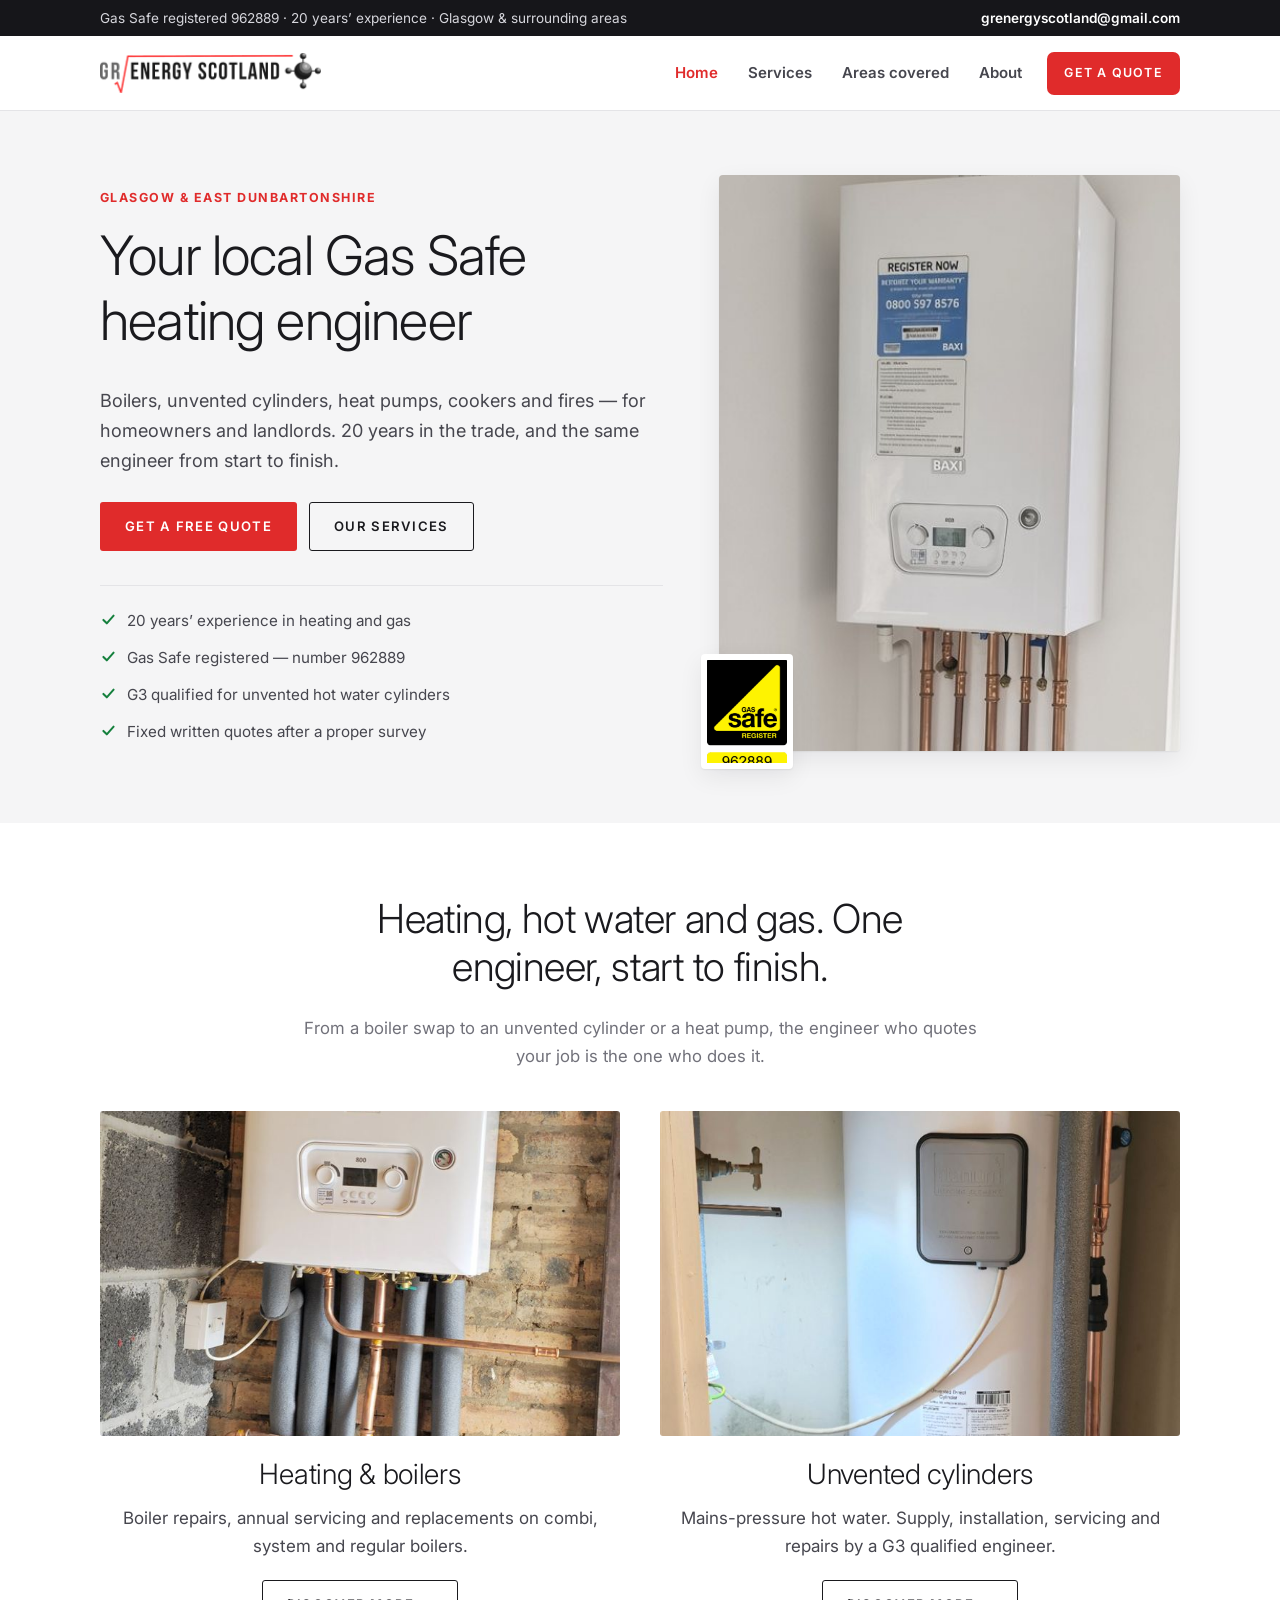
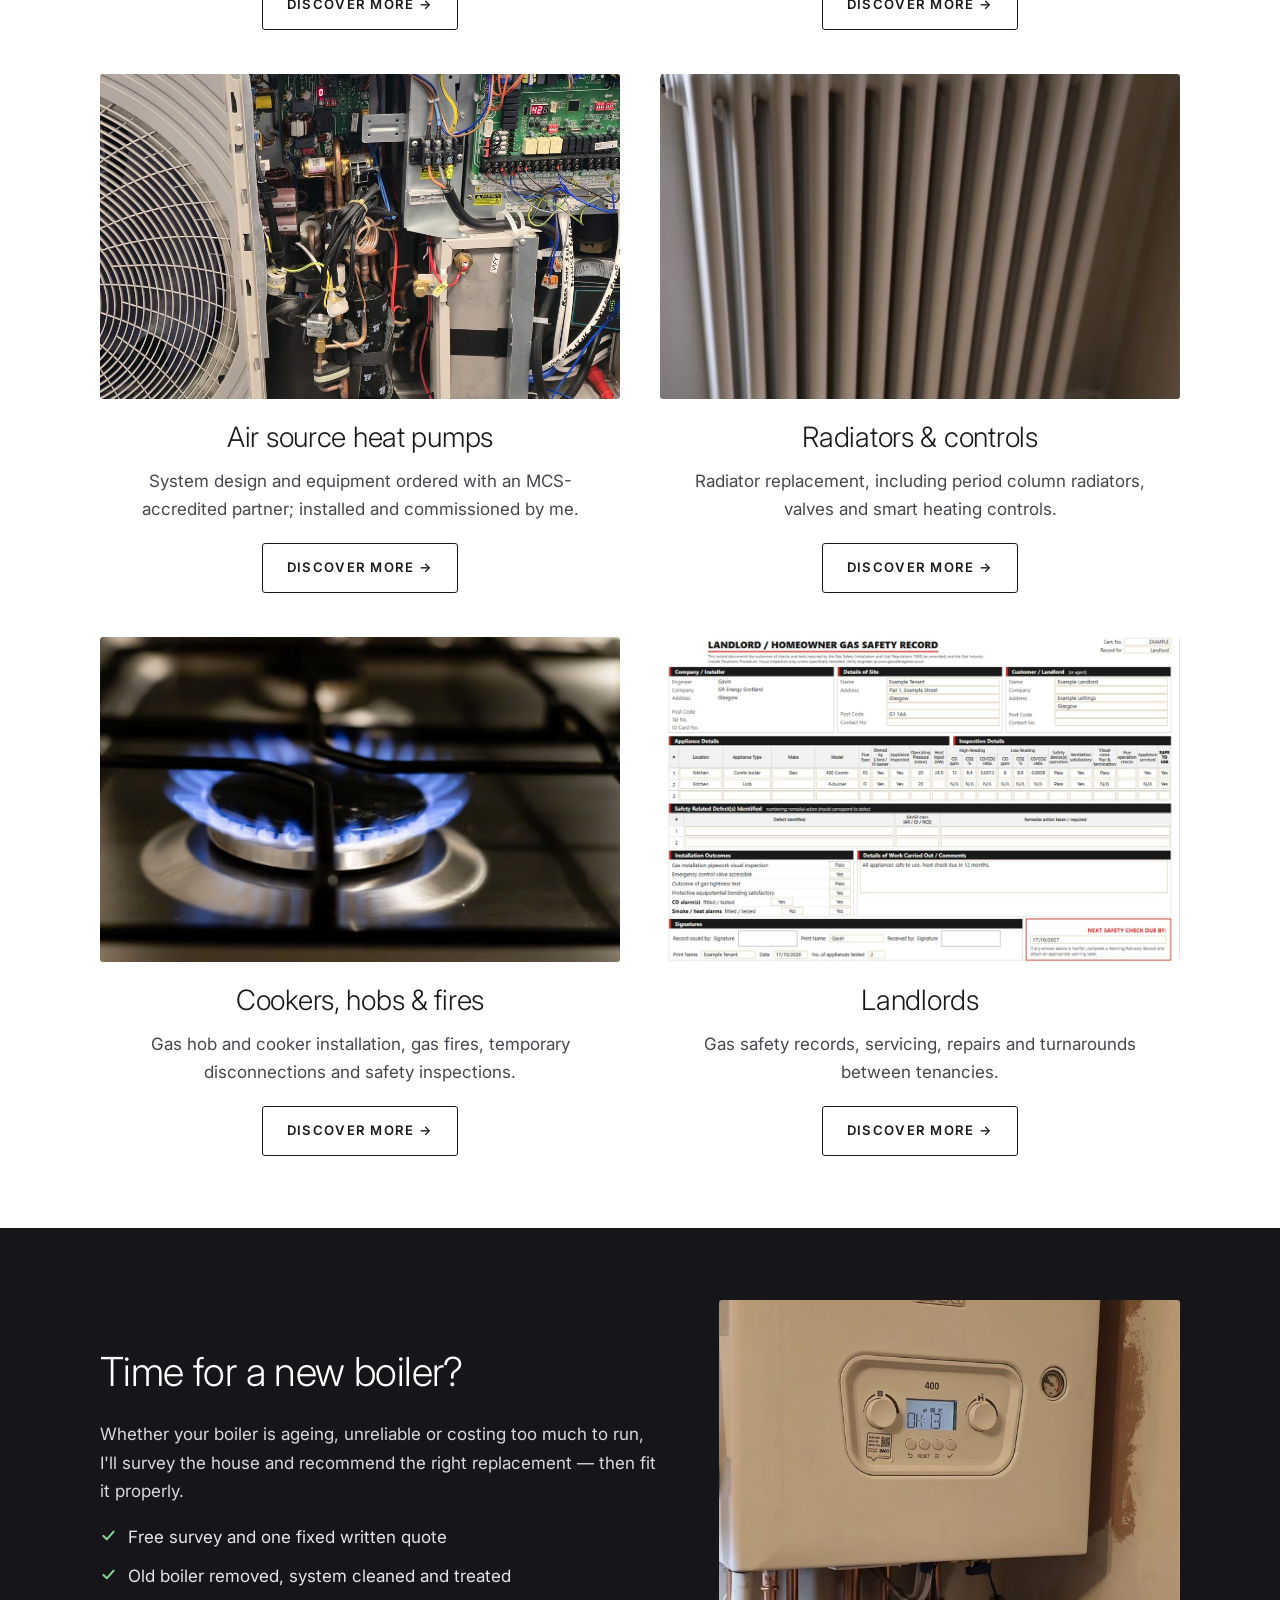
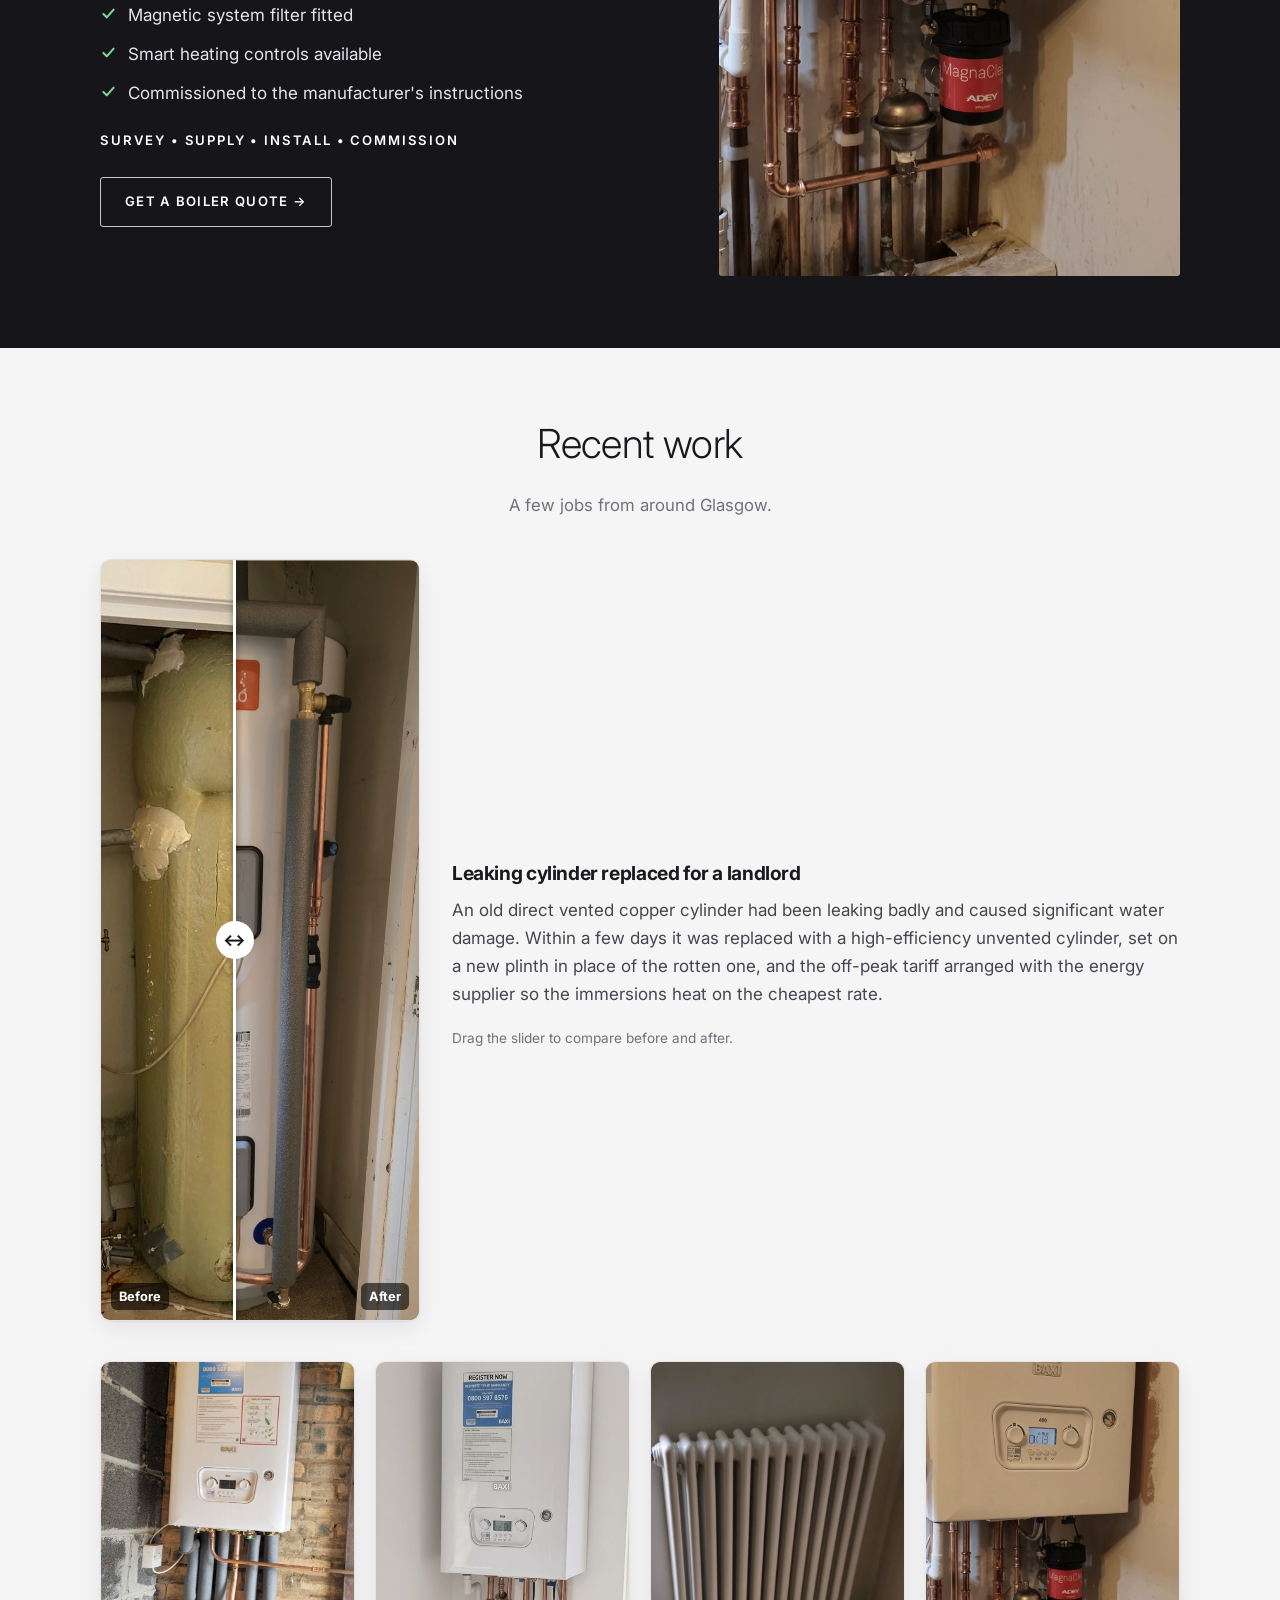
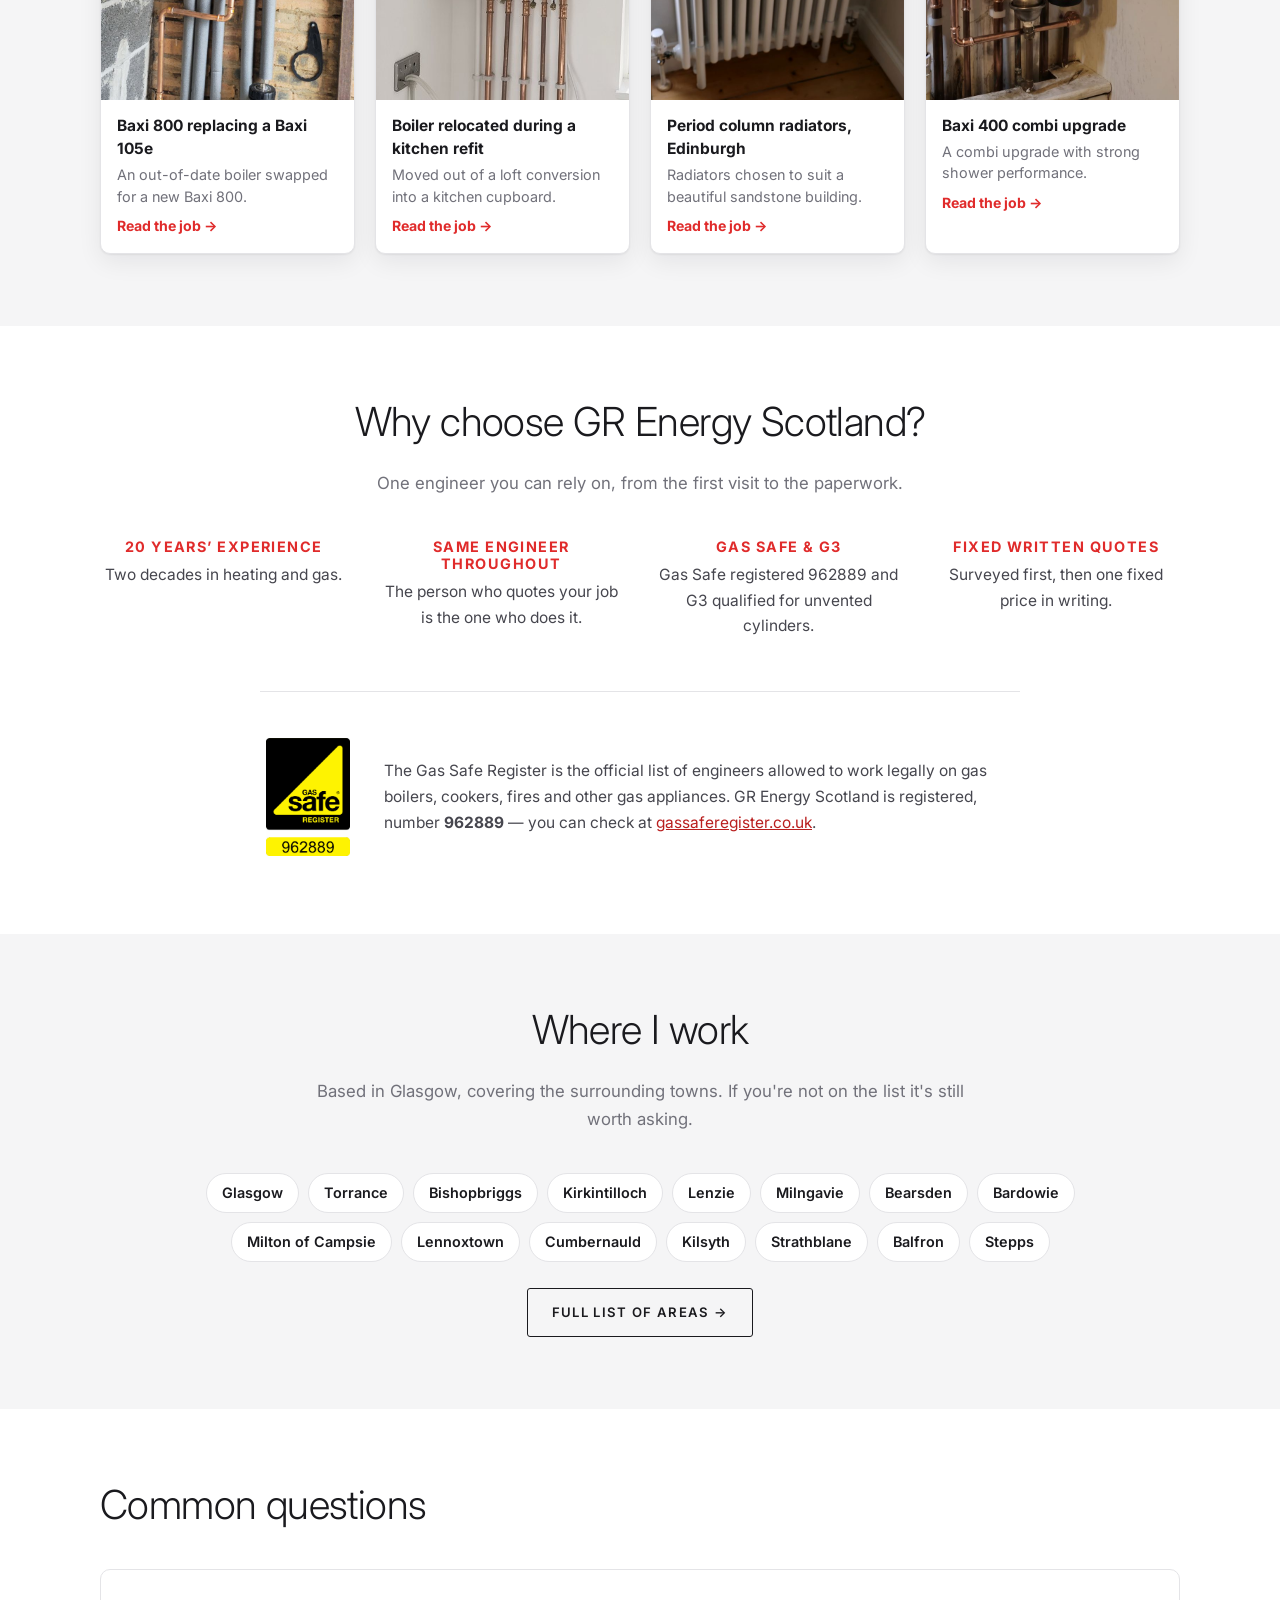
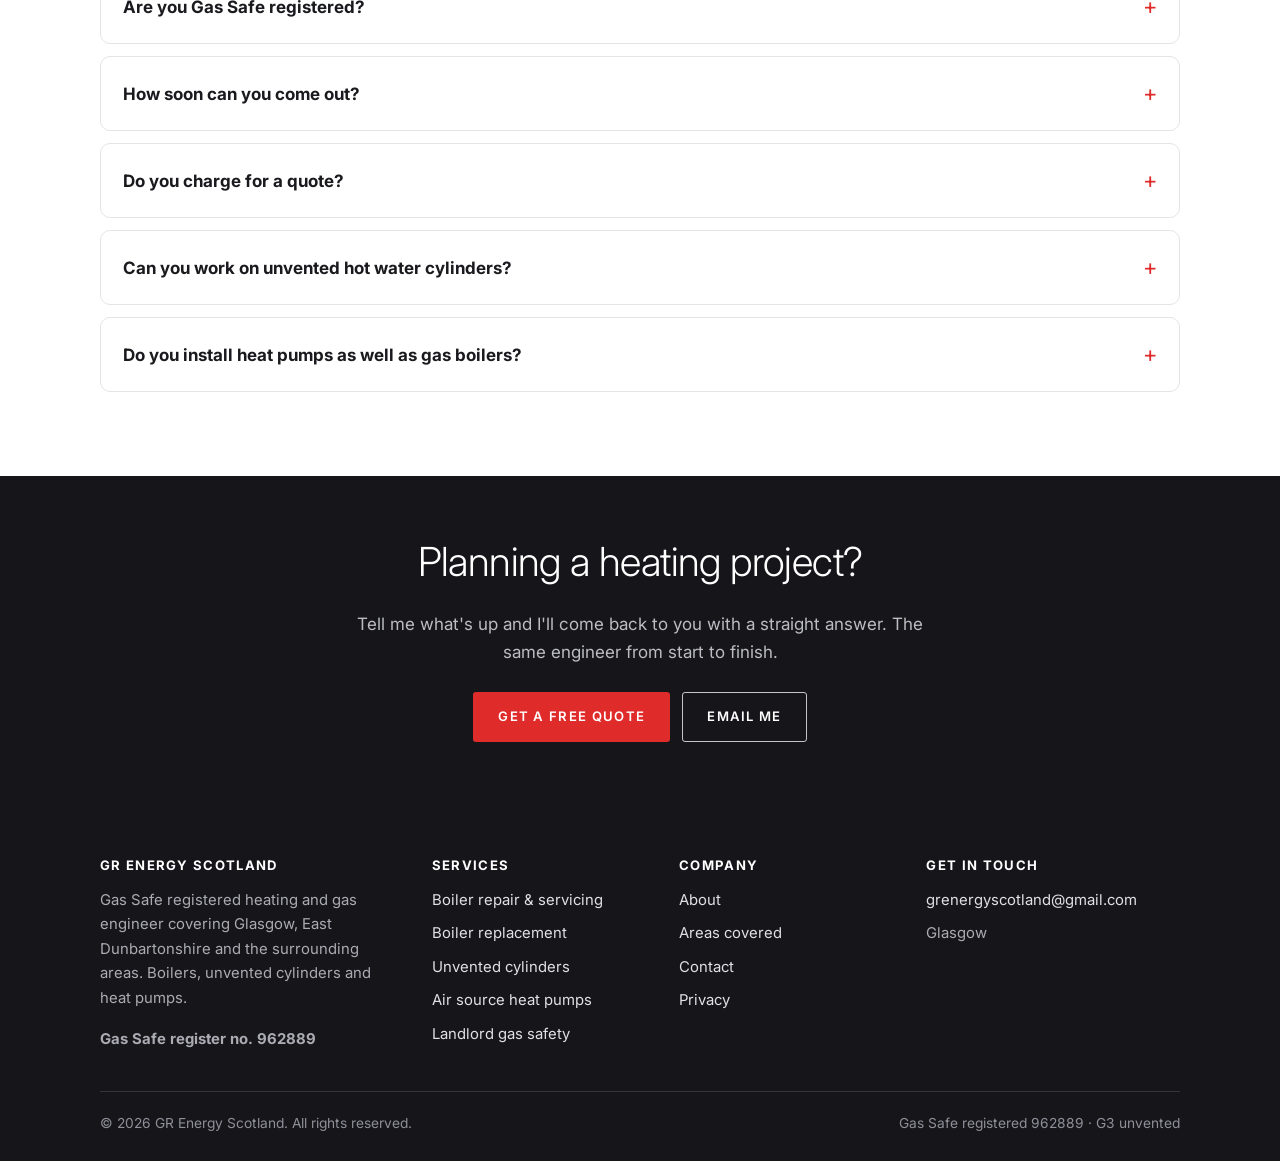
==== index.html @ 0034dbf5 "Home page redesign: light split hero, photo service cards, feature band, why-choose Layout and feel " ====
<!doctype html>
<html lang="en-GB">
<head>
<meta charset="utf-8">
<meta name="viewport" content="width=device-width, initial-scale=1">
<meta name="color-scheme" content="light only">
<title>Gas Safe Heating Engineer Glasgow | GR Energy Scotland</title>
<meta name="description" content="Gas Safe registered heating engineer in Glasgow with 20 years’ experience. Boilers, unvented cylinders, heat pumps, cookers and fires, and landlord gas safety. Free quotes, fixed prices.">
<link rel="canonical" href="https://www.grenergyscotland.co.uk/index.html">
<meta property="og:title" content="Gas Safe Heating Engineer Glasgow | GR Energy Scotland">
<meta property="og:description" content="Gas Safe registered heating engineer in Glasgow with 20 years’ experience. Boilers, unvented cylinders, heat pumps, cookers and fires, and landlord gas safety. Free quotes, fixed prices.">
<meta property="og:type" content="website">
<meta property="og:url" content="https://www.grenergyscotland.co.uk/index.html">
<meta property="og:site_name" content="GR Energy Scotland">
<meta property="og:locale" content="en_GB">
<meta property="og:image" content="https://www.grenergyscotland.co.uk/assets/img/og-image.png">
<meta name="theme-color" content="#0f2942">
<link rel="icon" href="assets/img/favicon.svg" type="image/svg+xml">
<link rel="preconnect" href="https://fonts.googleapis.com">
<link rel="preconnect" href="https://fonts.gstatic.com" crossorigin>
<link href="https://fonts.googleapis.com/css2?family=Inter:wght@300;400;600;700;800&display=swap" rel="stylesheet">
<link rel="stylesheet" href="assets/css/style.css">
<script type="application/ld+json">
{
  "@context": "https://schema.org",
  "@type": "HVACBusiness",
  "@id": "https://www.grenergyscotland.co.uk/#business",
  "name": "GR Energy Scotland",
  "description": "Gas Safe registered heating and gas engineer in Glasgow with 20 years' experience. Boilers, unvented hot water cylinders, air source heat pumps, cookers and fires, and landlord gas safety.",
  "url": "https://www.grenergyscotland.co.uk/",
  "logo": "https://www.grenergyscotland.co.uk/assets/img/logo.png",
  "image": "https://www.grenergyscotland.co.uk/assets/img/og-image.png",
  "email": "grenergyscotland@gmail.com",
  "priceRange": "££",
  "address": {
    "@type": "PostalAddress",
    "addressLocality": "Glasgow",
    "addressCountry": "GB"
  },
  "areaServed": [
    {"@type": "City", "name": "Glasgow"},
    {"@type": "AdministrativeArea", "name": "East Dunbartonshire"},
    {"@type": "AdministrativeArea", "name": "North Lanarkshire"}
  ],
  "hasCredential": "Gas Safe Register 962889",
  "makesOffer": [
    {"@type": "Offer", "itemOffered": {"@type": "Service", "name": "Boiler repair and servicing"}},
    {"@type": "Offer", "itemOffered": {"@type": "Service", "name": "Boiler replacement"}},
    {"@type": "Offer", "itemOffered": {"@type": "Service", "name": "Unvented hot water cylinder installation and servicing"}},
    {"@type": "Offer", "itemOffered": {"@type": "Service", "name": "Air source heat pump installation"}},
    {"@type": "Offer", "itemOffered": {"@type": "Service", "name": "Landlord gas safety record"}},
    {"@type": "Offer", "itemOffered": {"@type": "Service", "name": "Gas cooker, hob and fire installation"}}
  ]
}
</script>
<script type="application/ld+json">
{
  "@context": "https://schema.org",
  "@type": "FAQPage",
  "mainEntity": [
    {
      "@type": "Question",
      "name": "Are you Gas Safe registered?",
      "acceptedAnswer": {
        "@type": "Answer",
        "text": "Yes &mdash; Gas Safe register number 962889. You can check any engineer's registration at gassaferegister.co.uk before letting them touch your gas. Always ask to see the card."
      }
    },
    {
      "@type": "Question",
      "name": "How soon can you come out?",
      "acceptedAnswer": {
        "@type": "Answer",
        "text": "My diary is usually booked up in advance, so get in touch early to avoid disappointment. I don't offer 24-hour emergency cover. If you smell gas, call the National Gas Emergency Service on 0800 111 999."
      }
    },
    {
      "@type": "Question",
      "name": "Do you charge for a quote?",
      "acceptedAnswer": {
        "@type": "Answer",
        "text": "No. Quotes for replacement work are free, and I'll survey the property before putting a figure in writing so the price doesn't move once I'm on site."
      }
    },
    {
      "@type": "Question",
      "name": "Can you work on unvented hot water cylinders?",
      "acceptedAnswer": {
        "@type": "Answer",
        "text": "Yes &mdash; I hold the G3 qualification required to install, service and repair unvented cylinders."
      }
    },
    {
      "@type": "Question",
      "name": "Do you install heat pumps as well as gas boilers?",
      "acceptedAnswer": {
        "@type": "Answer",
        "text": "Yes. For new heat pump installations I work with an MCS-accredited partner. We carry out the system design and order the equipment and materials the job needs; I install and commission it as your engineer, and you deal with me from the first visit to handover."
      }
    }
  ]
}
</script>
</head>
<body>
<a class="skip" href="#main">Skip to content</a>
<div class="topbar">
  <div class="wrap">
    <span class="gs">Gas Safe registered 962889 &middot; 20 years&rsquo; experience &middot; Glasgow &amp; surrounding areas</span>
    <span><a href="mailto:grenergyscotland@gmail.com">grenergyscotland@gmail.com</a></span>
  </div>
</div>

<header class="site-header">
  <div class="wrap">
    <a class="brand" href="index.html">
      <img src="assets/img/logo.svg" alt="GR Energy Scotland &mdash; heating &amp; gas engineer">
    </a>
    <button class="nav-toggle" aria-expanded="false" aria-controls="nav" aria-label="Menu">
      <svg width="22" height="22" viewBox="0 0 24 24" fill="none" aria-hidden="true"><path d="M3 6h18M3 12h18M3 18h18" stroke="currentColor" stroke-width="2" stroke-linecap="round"/></svg>
    </button>
    <nav class="nav" id="nav">
      <ul>
        <li><a href="index.html" aria-current="page">Home</a></li>
        <li><a href="services.html">Services</a></li>
        <li><a href="areas.html">Areas covered</a></li>
        <li><a href="about.html">About</a></li>
        <li><a class="btn btn-primary" href="contact.html">Get a quote</a></li>
      </ul>
    </nav>
  </div>
</header>
<main id="main">
<section class="hero">
  <div class="wrap hero-grid">
    <div>
      <span class="eyebrow">Glasgow &amp; East Dunbartonshire</span>
      <h1>Your local Gas Safe heating engineer</h1>
      <p class="lede">Boilers, unvented cylinders, heat pumps, cookers and fires &mdash; for homeowners and landlords. 20 years in the trade, and the same engineer from start to finish.</p>
      <div class="hero-actions">
        <a class="btn btn-primary" href="contact.html">Get a free quote</a>
        <a class="btn btn-outline" href="services.html">Our services</a>
      </div>
      <ul class="trust">
  <li><svg width="17" height="17" viewBox="0 0 20 20" fill="none" aria-hidden="true"><path d="M4 10.5l4 4 8-9" stroke="currentColor" stroke-width="2.4" stroke-linecap="round" stroke-linejoin="round"/></svg><span>20 years&rsquo; experience in heating and gas</span></li>
  <li><svg width="17" height="17" viewBox="0 0 20 20" fill="none" aria-hidden="true"><path d="M4 10.5l4 4 8-9" stroke="currentColor" stroke-width="2.4" stroke-linecap="round" stroke-linejoin="round"/></svg><span>Gas Safe registered &mdash; number 962889</span></li>
  <li><svg width="17" height="17" viewBox="0 0 20 20" fill="none" aria-hidden="true"><path d="M4 10.5l4 4 8-9" stroke="currentColor" stroke-width="2.4" stroke-linecap="round" stroke-linejoin="round"/></svg><span>G3 qualified for unvented hot water cylinders</span></li>
  <li><svg width="17" height="17" viewBox="0 0 20 20" fill="none" aria-hidden="true"><path d="M4 10.5l4 4 8-9" stroke="currentColor" stroke-width="2.4" stroke-linecap="round" stroke-linejoin="round"/></svg><span>Fixed written quotes after a proper survey</span></li>
</ul>
    </div>
    <figure class="hero-photo">
      <img src="assets/img/work/boiler-4.jpg" alt="Gas combi boiler installed in a kitchen with copper pipework" width="720" height="900">
      <img class="gs-badge" src="assets/img/gas-safe-962889.svg" alt="Gas Safe Register badge, registration 962889" loading="lazy">
    </figure>
  </div>
</section>

<section>
  <div class="wrap">
    <div class="section-head center">
      <h2>Heating, hot water and gas. One engineer, start to finish.</h2>
      <p>From a boiler swap to an unvented cylinder or a heat pump, the engineer who quotes your job is the one who does it.</p>
    </div>
    <div class="svc-grid">
      <article class="svc">
        <img src="assets/img/work/boiler-1.jpg" alt="Baxi 800 boiler with copper pipework and a magnetic filter" loading="lazy" width="720" height="450">
        <h3>Heating &amp; boilers</h3>
        <p>Boiler repairs, annual servicing and replacements on combi, system and regular boilers.</p>
        <a class="btn btn-outline btn-arrow" href="services.html#boilers">Discover more</a>
      </article>
      <article class="svc">
        <img src="assets/img/work/cylinder-1.jpg" alt="Unvented hot water cylinder installed in a cupboard" loading="lazy" width="720" height="450">
        <h3>Unvented cylinders</h3>
        <p>Mains-pressure hot water. Supply, installation, servicing and repairs by a G3 qualified engineer.</p>
        <a class="btn btn-outline btn-arrow" href="services.html#cylinders">Discover more</a>
      </article>
      <article class="svc">
        <img src="assets/img/work/heatpump-1.jpg" alt="Inside an air source heat pump: compressor, controls and wiring" loading="lazy" width="720" height="450">
        <h3>Air source heat pumps</h3>
        <p>System design and equipment ordered with an MCS-accredited partner; installed and commissioned by me.</p>
        <a class="btn btn-outline btn-arrow" href="services.html#heat-pumps">Discover more</a>
      </article>
      <article class="svc">
        <img src="assets/img/work/radiator-1.jpg" alt="White column radiator on original floorboards" loading="lazy" width="720" height="450">
        <h3>Radiators &amp; controls</h3>
        <p>Radiator replacement, including period column radiators, valves and smart heating controls.</p>
        <a class="btn btn-outline btn-arrow" href="services.html#radiators">Discover more</a>
      </article>
      <article class="svc">
        <img src="assets/img/work/hob-stock.jpg" alt="Gas hob burner with an even blue flame" loading="lazy" width="720" height="450">
        <h3>Cookers, hobs &amp; fires</h3>
        <p>Gas hob and cooker installation, gas fires, temporary disconnections and safety inspections.</p>
        <a class="btn btn-outline btn-arrow" href="services.html#cookers">Discover more</a>
      </article>
      <article class="svc">
        <img src="assets/img/work/landlord-cp12.jpg" alt="Example landlord gas safety record (CP12) with dummy details" loading="lazy" width="720" height="450">
        <h3>Landlords</h3>
        <p>Gas safety records, servicing, repairs and turnarounds between tenancies.</p>
        <a class="btn btn-outline btn-arrow" href="services.html#landlord">Discover more</a>
      </article>
    </div>
  </div>
</section>

<section class="feature-band">
  <div class="wrap feature-grid">
    <div>
      <h2>Time for a new boiler?</h2>
      <p>Whether your boiler is ageing, unreliable or costing too much to run, I'll survey the house and recommend the right replacement &mdash; then fit it properly.</p>
      <ul class="ticks">
  <li><svg width="17" height="17" viewBox="0 0 20 20" fill="none" aria-hidden="true"><path d="M4 10.5l4 4 8-9" stroke="currentColor" stroke-width="2.4" stroke-linecap="round" stroke-linejoin="round"/></svg><span>Free survey and one fixed written quote</span></li>
  <li><svg width="17" height="17" viewBox="0 0 20 20" fill="none" aria-hidden="true"><path d="M4 10.5l4 4 8-9" stroke="currentColor" stroke-width="2.4" stroke-linecap="round" stroke-linejoin="round"/></svg><span>Old boiler removed, system cleaned and treated</span></li>
  <li><svg width="17" height="17" viewBox="0 0 20 20" fill="none" aria-hidden="true"><path d="M4 10.5l4 4 8-9" stroke="currentColor" stroke-width="2.4" stroke-linecap="round" stroke-linejoin="round"/></svg><span>Magnetic system filter fitted</span></li>
  <li><svg width="17" height="17" viewBox="0 0 20 20" fill="none" aria-hidden="true"><path d="M4 10.5l4 4 8-9" stroke="currentColor" stroke-width="2.4" stroke-linecap="round" stroke-linejoin="round"/></svg><span>Smart heating controls available</span></li>
  <li><svg width="17" height="17" viewBox="0 0 20 20" fill="none" aria-hidden="true"><path d="M4 10.5l4 4 8-9" stroke="currentColor" stroke-width="2.4" stroke-linecap="round" stroke-linejoin="round"/></svg><span>Commissioned to the manufacturer's instructions</span></li>
</ul>
      <p class="dot-list">Survey &bull; Supply &bull; Install &bull; Commission</p>
      <a class="btn btn-ghost btn-arrow" href="contact.html">Get a boiler quote</a>
    </div>
    <img src="assets/img/work/boiler-3.jpg" alt="Baxi 400 combi with a magnetic system filter" loading="lazy" width="720" height="900">
  </div>
</section>


<section class="alt" id="work">
  <div class="wrap">
    <div class="section-head center">
      <h2>Recent work</h2>
      <p>A few jobs from around Glasgow.</p>
    </div>
    <div class="ba-feature">
      <div class="ba" id="ba-cyl">
        <img src="assets/img/work/cylinder-1-before.jpg" alt="Before: old foam-lagged hot water cylinder with rust streaks" loading="lazy" width="600" height="1429">
        <img class="ba-after" src="assets/img/work/cylinder-1-after.jpg" alt="After: new Megaflo unvented cylinder" loading="lazy" width="600" height="1429">
        <input type="range" min="0" max="100" value="42" aria-label="Drag to compare before and after">
        <span class="ba-line" aria-hidden="true"></span>
        <span class="ba-tag b">Before</span><span class="ba-tag a">After</span>
      </div>
      <div class="prose">
        <h3>Leaking cylinder replaced for a landlord</h3>
        <p>An old direct vented copper cylinder had been leaking badly and caused significant water damage. Within a few days it was replaced with a high-efficiency unvented cylinder, set on a new plinth in place of the rotten one, and the off-peak tariff arranged with the energy supplier so the immersions heat on the cheapest rate.</p>
        <p class="ba-hint">Drag the slider to compare before and after.</p>
      </div>
    </div>
    <div class="job-grid">
      <button type="button" class="job" data-img="assets/img/work/boiler-1.jpg" data-alt="Baxi 800 boiler with a magnetic filter fitted">
        <img src="assets/img/work/boiler-1.jpg" alt="Baxi 800 boiler with a magnetic filter fitted" loading="lazy" width="720" height="960">
        <span class="job-text"><b>Baxi 800 replacing a Baxi 105e</b>An out-of-date boiler swapped for a new Baxi 800.<span class="more">Read the job</span></span>
        <span class="job-full" hidden>An out-of-date Baxi 105e replaced with a new Baxi 800. Starting first thing, the old boiler came out and the new one was fitted and commissioned, with the system treated with the correct inhibitor, a magnetic system filter fitted and new external controls added. The result was a clear improvement in the hot water flow rate.</span>
      </button>
      <button type="button" class="job" data-img="assets/img/work/boiler-4.jpg" data-alt="Combi boiler with copper pipework in a kitchen">
        <img src="assets/img/work/boiler-4.jpg" alt="Combi boiler with copper pipework in a kitchen" loading="lazy" width="720" height="960">
        <span class="job-text"><b>Boiler relocated during a kitchen refit</b>Moved out of a loft conversion into a kitchen cupboard.<span class="more">Read the job</span></span>
        <span class="job-full" hidden>The old boiler sat in a loft that was being converted into a walk-in wardrobe. The new boiler went into a kitchen cupboard with new gas pipework, new hot and cold supplies, a new condensate and new heating flow and return, all connected back to the existing system in the next room. The system was cleaned and treated, and a smart thermostat fitted for efficient control.</span>
      </button>
      <button type="button" class="job" data-img="assets/img/work/radiator-1.jpg" data-alt="White column radiator on original floorboards">
        <img src="assets/img/work/radiator-1.jpg" alt="White column radiator on original floorboards" loading="lazy" width="720" height="960">
        <span class="job-text"><b>Period column radiators, Edinburgh</b>Radiators chosen to suit a beautiful sandstone building.<span class="more">Read the job</span></span>
        <span class="job-full" hidden>Column radiators chosen to suit the period character of a beautiful sandstone building in Edinburgh &mdash; a touch of luxury that looks as if it has always been there. The old radiators were replaced without lifting the original decorative floorboards, working from the crawl space.</span>
      </button>
      <button type="button" class="job" data-img="assets/img/work/boiler-3.jpg" data-alt="Baxi 400 combi with a magnetic system filter">
        <img src="assets/img/work/boiler-3.jpg" alt="Baxi 400 combi with a magnetic system filter" loading="lazy" width="720" height="960">
        <span class="job-text"><b>Baxi 400 combi upgrade</b>A combi upgrade with strong shower performance.<span class="more">Read the job</span></span>
        <span class="job-full" hidden>A Baxi 400 combi fitted with a magnetic system filter, and the system cleaned and treated. The biggest difference was at the shower: strong pressure and a very high flow rate.</span>
      </button>
    </div>
    <dialog class="job-dialog" id="job-dialog" aria-labelledby="job-dialog-title">
      <button type="button" class="job-close" aria-label="Close">&times;</button>
      <img alt="">
      <div class="job-dialog-text"><h3 id="job-dialog-title"></h3><p></p></div>
    </dialog>
  </div>
</section>
<section>
  <div class="wrap">
    <div class="section-head center">
      <h2>Why choose GR Energy Scotland?</h2>
      <p>One engineer you can rely on, from the first visit to the paperwork.</p>
    </div>
    <div class="why-grid">
      <div><h3>20 years&rsquo; experience</h3><p>Two decades in heating and gas.</p></div>
      <div><h3>Same engineer throughout</h3><p>The person who quotes your job is the one who does it.</p></div>
      <div><h3>Gas Safe &amp; G3</h3><p>Gas Safe registered 962889 and G3 qualified for unvented cylinders.</p></div>
      <div><h3>Fixed written quotes</h3><p>Surveyed first, then one fixed price in writing.</p></div>
    </div>
    <div class="gs-row">
      <img class="gs-badge" src="assets/img/gas-safe-962889.svg" alt="Gas Safe Register badge, registration 962889" loading="lazy">
      <p>The Gas Safe Register is the official list of engineers allowed to work legally on gas boilers, cookers, fires and other gas appliances. GR Energy Scotland is registered, number <strong>962889</strong> &mdash; you can check at <a href="https://www.gassaferegister.co.uk/" target="_blank" rel="noopener">gassaferegister.co.uk</a>.</p>
    </div>
  </div>
</section>

<section class="alt">
  <div class="wrap">
    <div class="section-head center">
      <h2>Where I work</h2>
      <p>Based in Glasgow, covering the surrounding towns. If you're not on the list it's still worth asking.</p>
    </div>
    <ul class="pill-list">
      <li>Glasgow</li><li>Torrance</li><li>Bishopbriggs</li><li>Kirkintilloch</li><li>Lenzie</li>
      <li>Milngavie</li><li>Bearsden</li><li>Bardowie</li><li>Milton of Campsie</li><li>Lennoxtown</li>
      <li>Cumbernauld</li><li>Kilsyth</li><li>Strathblane</li><li>Balfron</li><li>Stepps</li>
    </ul>
    <p style="margin-top:26px;text-align:center"><a class="btn btn-outline btn-arrow" href="areas.html">Full list of areas</a></p>
  </div>
</section>

<section>
  <div class="wrap">
    <div class="section-head"><h2>Common questions</h2></div>
    <details class="faq">
  <summary>Are you Gas Safe registered?</summary>
  <div class="faq-body"><p>Yes &mdash; Gas Safe register number <strong>962889</strong>. You can check any engineer's registration at gassaferegister.co.uk before letting them touch your gas. Always ask to see the card.</p></div>
</details>
<details class="faq">
  <summary>How soon can you come out?</summary>
  <div class="faq-body"><p>My diary is usually booked up in advance, so get in touch early to avoid disappointment. I don't offer 24-hour emergency cover. If you smell gas, call the National Gas Emergency Service on 0800 111 999.</p></div>
</details>
<details class="faq">
  <summary>Do you charge for a quote?</summary>
  <div class="faq-body"><p>No. Quotes for replacement work are free, and I'll survey the property before putting a figure in writing so the price doesn't move once I'm on site.</p></div>
</details>
<details class="faq">
  <summary>Can you work on unvented hot water cylinders?</summary>
  <div class="faq-body"><p>Yes &mdash; I hold the G3 qualification required to install, service and repair unvented cylinders.</p></div>
</details>
<details class="faq">
  <summary>Do you install heat pumps as well as gas boilers?</summary>
  <div class="faq-body"><p>Yes. For new heat pump installations I work with an MCS-accredited partner. We carry out the system design and order the equipment and materials the job needs; I install and commission it as your engineer, and you deal with me from the first visit to handover.</p></div>
</details>

  </div>
</section>

<section class="cta-band">
  <div class="wrap">
    <h2>Planning a heating project?</h2>
    <p>Tell me what's up and I'll come back to you with a straight answer. The same engineer from start to finish.</p>
    <div class="cta-actions">
      <a class="btn btn-primary" href="contact.html">Get a free quote</a>
      <a class="btn btn-ghost" href="mailto:grenergyscotland@gmail.com">Email me</a>
    </div>
  </div>
</section>

</main>
<footer class="site-footer">
  <div class="wrap">
    <div class="footer-grid">
      <div>
        <h4>GR Energy Scotland</h4>
        <p>Gas Safe registered heating and gas engineer covering Glasgow, East Dunbartonshire and the surrounding areas. Boilers, unvented cylinders and heat pumps.</p>
        <p><strong>Gas Safe register no. 962889</strong></p>
      </div>
      <div>
        <h4>Services</h4>
        <ul>
          <li><a href="services.html#boilers">Boiler repair &amp; servicing</a></li>
          <li><a href="services.html#boilers">Boiler replacement</a></li>
          <li><a href="services.html#cylinders">Unvented cylinders</a></li>
          <li><a href="services.html#heat-pumps">Air source heat pumps</a></li>
          <li><a href="services.html#landlord">Landlord gas safety</a></li>
        </ul>
      </div>
      <div>
        <h4>Company</h4>
        <ul>
          <li><a href="about.html">About</a></li>
          <li><a href="areas.html">Areas covered</a></li>
          <li><a href="contact.html">Contact</a></li>
          <li><a href="privacy.html">Privacy</a></li>
        </ul>
      </div>
      <div>
        <h4>Get in touch</h4>
        <ul>
          <li><a href="mailto:grenergyscotland@gmail.com">grenergyscotland@gmail.com</a></li>
          <li>Glasgow</li>
        </ul>
      </div>
    </div>
    <div class="footer-bottom">
      <span>&copy; 2026 GR Energy Scotland. All rights reserved.</span>
      <span>Gas Safe registered 962889 &middot; G3 unvented</span>
    </div>
  </div>
</footer>

<script src="assets/js/main.js"></script>
</body>
</html>
---- assets/css/style.css ----
/* GR Energy Scotland — grenergyscotland.co.uk */

:root {
  color-scheme: light;
  --navy: #16161a;
  --navy-800: #232329;
  --navy-600: #4a4a52;
  --flame: #e02b2b;
  --flame-dark: #b91f1f;
  --ink: #1a1a1e;
  --body: #46464e;
  --muted: #71717a;
  --line: #e4e4e7;
  --bg: #ffffff;
  --bg-alt: #f5f5f6;
  --card: #ffffff;
  --ok: #15803d;
  --radius: 10px;
  --shadow: 0 1px 2px rgba(20,20,24,.06), 0 8px 24px rgba(20,20,24,.07);
  --wrap: 1120px;
  --font: "Inter", -apple-system, BlinkMacSystemFont, "Segoe UI", Roboto, Helvetica, Arial, sans-serif;
}

*, *::before, *::after { box-sizing: border-box; }

html { scroll-behavior: smooth; }

body {
  margin: 0;
  font-family: var(--font);
  font-size: 17px;
  line-height: 1.65;
  color: var(--body);
  background: var(--bg);
  -webkit-font-smoothing: antialiased;
}

h1, h2, h3, h4 {
  color: var(--ink);
  line-height: 1.2;
  margin: 0 0 .6em;
  font-weight: 700;
  letter-spacing: -.02em;
}
/* Large headings light and airy; small ones stay bold for scanning */
h1, h2 { font-weight: 300; letter-spacing: -.015em; }

h1 { font-size: clamp(2.2rem, 5.2vw, 3.4rem); }
h2 { font-size: clamp(1.7rem, 3.8vw, 2.5rem); }
h3 { font-size: 1.2rem; }

p { margin: 0 0 1.1em; }
p:last-child { margin-bottom: 0; }

a { color: var(--flame-dark); }

img { max-width: 100%; height: auto; display: block; }

.wrap { width: 100%; max-width: var(--wrap); margin-inline: auto; padding-inline: 20px; }

.skip {
  position: absolute; left: -9999px; top: 0; z-index: 100;
  background: var(--flame); color: #fff; padding: 12px 18px;
}
.skip:focus { left: 0; }

/* ---------- Top bar ---------- */

.topbar {
  background: var(--navy);
  color: #d6d6dc;
  font-size: .85rem;
  padding: 7px 0;
}
.topbar .wrap { display: flex; gap: 20px; justify-content: space-between; flex-wrap: wrap; }
.topbar a { color: #fff; text-decoration: none; font-weight: 600; }
.topbar a:hover { text-decoration: underline; }
.topbar .gs { color: #d6d6dc; }
@media (max-width: 620px) {
  .topbar { font-size: .78rem; }
  .topbar .wrap { justify-content: center; gap: 10px; }
  .topbar .gs { display: none; }
  .topbar::after { content: none; }
}

/* ---------- Header ---------- */

.site-header {
  position: sticky; top: 0; z-index: 50;
  background: var(--bg);
  border-bottom: 1px solid var(--line);
}
.site-header .wrap {
  display: flex; align-items: center; justify-content: space-between;
  gap: 16px; min-height: 74px;
}

.brand { display: flex; align-items: center; text-decoration: none; min-width: 0; }
.brand img { height: 40px; width: auto; display: block; }
@media (max-width: 520px) { .brand img { height: 32px; } }

.gs-badge {
  display: block; width: 96px; height: auto; border-radius: 8px;
  background: #fff; padding: 6px;
}
.hero-card .gs-badge { margin-top: 6px; }

.nav-toggle {
  display: none; background: none; border: 1px solid var(--line);
  border-radius: 8px; padding: 9px 11px; cursor: pointer; color: var(--ink);
}

.nav ul { display: flex; align-items: center; gap: 4px; list-style: none; margin: 0; padding: 0; }
.nav a {
  display: block; padding: 9px 13px; border-radius: 7px;
  color: var(--body); text-decoration: none; font-weight: 600; font-size: .94rem;
}
.nav a:hover { background: var(--bg-alt); color: var(--ink); }
.nav a[aria-current="page"] { color: var(--flame); }

.btn {
  display: inline-block; padding: 13px 24px; border-radius: 3px;
  font-weight: 600; font-size: .82rem; letter-spacing: .1em; text-transform: uppercase;
  text-decoration: none; border: 1.5px solid transparent;
  cursor: pointer; text-align: center; font-family: inherit; transition: background .15s, border-color .15s, color .15s;
}
.btn-primary { background: var(--flame); color: #fff; }
.btn-primary:hover { background: var(--flame-dark); }
.btn-outline { border-color: var(--ink); color: var(--ink); background: transparent; }
.btn-outline:hover { background: var(--ink); color: #fff; }
.btn-ghost { background: transparent; color: #fff; border-color: rgba(255,255,255,.75); }
.btn-ghost:hover { background: #fff; color: var(--ink); }
.btn .arr::after, .btn-arrow::after { content: " \2192"; }
.nav .btn { padding: 10px 16px; margin-left: 8px; font-size: .78rem; }
/* `.nav a` sets dark link text, which beat the button's white on red. */
.nav .btn-primary, .nav .btn-primary:hover { color: #fff; }
.nav .btn-primary:hover { background: var(--flame-dark); }

@media (max-width: 900px) {
  .nav-toggle { display: block; }
  .nav {
    display: none; position: absolute; left: 0; right: 0; top: 100%;
    background: var(--bg); border-bottom: 1px solid var(--line); padding: 10px 20px 18px;
    box-shadow: var(--shadow);
  }
  .nav.open { display: block; }
  .nav ul { flex-direction: column; align-items: stretch; gap: 2px; }
  .nav a { padding: 12px 10px; }
  .nav .btn { margin: 8px 0 0; }
}

/* ---------- Hero ---------- */

.hero { background: var(--bg-alt); color: var(--body); padding: 64px 0 72px; }
.hero h1 { color: var(--ink); max-width: 15ch; }
.hero .lede { font-size: 1.13rem; max-width: 50ch; color: var(--body); }
.hero-grid { display: grid; grid-template-columns: 1.1fr .9fr; gap: 56px; align-items: center; }
.hero-photo { position: relative; margin: 0; }
.hero-photo img { display: block; width: 100%; aspect-ratio: 4 / 5; object-fit: cover; object-position: center 30%; border-radius: 4px; box-shadow: var(--shadow); }
.hero-photo .gs-badge { position: absolute; left: -18px; bottom: -18px; width: 92px; box-shadow: var(--shadow); }
.eyebrow {
  display: inline-block; font-size: .78rem; font-weight: 700; letter-spacing: .12em;
  text-transform: uppercase; color: var(--flame); margin-bottom: 14px;
}
.hero-actions { display: flex; gap: 12px; flex-wrap: wrap; margin-top: 26px; }

.trust {
  list-style: none; margin: 34px 0 0; padding: 22px 0 0; display: grid; gap: 12px;
  border-top: 1px solid var(--line);
}
.trust li { display: flex; gap: 10px; align-items: flex-start; font-size: .95rem; color: var(--body); }
.trust svg { flex: 0 0 auto; margin-top: 3px; color: var(--ok); }

.hero-card {
  background: rgba(255,255,255,.07); border: 1px solid rgba(255,255,255,.16);
  border-radius: 14px; padding: 26px;
}
.hero-card h2 { color: #fff; font-size: 1.15rem; margin-bottom: 14px; }
.hero-card dl { margin: 0; display: grid; gap: 14px; }
.hero-card dt { font-size: .76rem; text-transform: uppercase; letter-spacing: .1em; color: #a2a2ab; }
.hero-card dd { margin: 2px 0 0; color: #fff; font-weight: 600; }
.hero-card dd a { color: #fff; text-decoration: none; }
.hero-card dd a:hover { text-decoration: underline; }

@media (max-width: 860px) {
  .hero { padding: 44px 0 56px; }
  .hero-grid { grid-template-columns: 1fr; gap: 40px; }
  .hero-photo { max-width: 420px; margin: 0 auto 0 18px; }
}

/* ---------- Sections ---------- */

section { padding: 72px 0; }
section.alt { background: var(--bg-alt); }
@media (max-width: 700px) { section { padding: 52px 0; } }

.section-head { max-width: 62ch; margin-bottom: 40px; }
.section-head p { color: var(--muted); font-size: 1.05rem; }

.grid { display: grid; gap: 22px; }
.grid-3 { grid-template-columns: repeat(3, 1fr); }
.grid-2 { grid-template-columns: repeat(2, 1fr); }
@media (max-width: 900px) { .grid-3 { grid-template-columns: repeat(2, 1fr); } }
@media (max-width: 640px) { .grid-3, .grid-2 { grid-template-columns: 1fr; } }

.card {
  background: var(--card); border: 1px solid var(--line); border-radius: var(--radius);
  padding: 26px; box-shadow: var(--shadow);
}
.card h3 { margin-bottom: .45em; }
.card p { color: var(--body); font-size: .97rem; }
.card .more { display: inline-block; margin-top: 14px; font-weight: 700; font-size: .93rem; text-decoration: none; }
.card .more::after { content: " →"; }
/* A whole card that is a link (services overview, Recent work jobs) */
.card-link { display: block; text-decoration: none; color: inherit; transition: transform .15s ease, box-shadow .15s ease, border-color .15s ease; }
.card-link:hover, .card-link:focus-visible { transform: translateY(-2px); border-color: var(--flame); }
.card-link .more { color: var(--flame); }
/* Land in-page jumps below the sticky header */
section[id] { scroll-margin-top: 84px; }
.icon {
  width: 42px; height: 42px; border-radius: 9px; display: grid; place-items: center;
  background: rgba(224,43,43,.1); color: var(--flame); margin-bottom: 16px;
}
/* Real job photo in place of the icon (home page service cards) */
.card-photo {
  display: block; width: calc(100% + 52px); max-width: none; height: auto; margin: -26px -26px 18px;
  aspect-ratio: 4 / 3; object-fit: cover; object-position: center 35%;
  border-radius: var(--radius) var(--radius) 0 0; border-bottom: 1px solid var(--line);
}

/* Before/after: the after image is clipped to --pos; a range input over the
   top drives it, so it works by mouse, touch and keyboard with no library. */
.ba-feature { display: grid; grid-template-columns: minmax(0, 320px) minmax(0, 1fr); gap: 32px; align-items: center; margin-bottom: 40px; }
@media (max-width: 640px) { .ba-feature { grid-template-columns: 1fr; } .ba { margin: 0 auto; } }
.ba { --pos: 42%; position: relative; width: 100%; max-width: 320px; aspect-ratio: 21 / 50; overflow: hidden;
  border-radius: var(--radius); border: 1px solid var(--line); box-shadow: var(--shadow); user-select: none; }
.ba img { position: absolute; inset: 0; width: 100%; height: 100%; max-width: none; object-fit: cover; }
.ba .ba-after { clip-path: inset(0 0 0 var(--pos)); }
.ba .ba-line { position: absolute; top: 0; bottom: 0; left: var(--pos); width: 3px; margin-left: -1.5px; background: #fff; box-shadow: 0 0 6px rgba(0,0,0,.5); pointer-events: none; }
.ba .ba-line::after { content: "\2194"; position: absolute; top: 50%; left: 50%; transform: translate(-50%, -50%);
  width: 38px; height: 38px; border-radius: 999px; background: #fff; color: #16161a; display: grid; place-items: center; font-weight: 700; }
.ba .ba-tag { position: absolute; bottom: 10px; padding: 3px 8px; border-radius: 6px; background: rgba(0,0,0,.6); color: #fff; font-size: .8rem; font-weight: 700; pointer-events: none; }
.ba .ba-tag.b { left: 10px; } .ba .ba-tag.a { right: 10px; }
.ba input[type=range] { position: absolute; inset: 0; width: 100%; height: 100%; margin: 0; opacity: 0; cursor: ew-resize; }
.ba input[type=range]:focus-visible + .ba-line { background: var(--flame); }

.ba-hint { font-size: .85rem; color: var(--muted); }

/* Recent work: a grid of jobs; each opens its full story in a <dialog> */
.job-grid { display: grid; grid-template-columns: repeat(4, minmax(0, 1fr)); gap: 20px; }
@media (max-width: 960px) { .job-grid { grid-template-columns: repeat(2, minmax(0, 1fr)); } }
@media (max-width: 420px) { .job-grid { gap: 12px; } }
.job { display: flex; flex-direction: column; text-align: left; padding: 0; font: inherit; color: inherit; cursor: pointer;
  background: var(--card); border: 1px solid var(--line); border-radius: var(--radius); box-shadow: var(--shadow); overflow: hidden;
  transition: transform .15s ease, border-color .15s ease; }
.job:hover, .job:focus-visible { transform: translateY(-2px); border-color: var(--flame); }
.job img { display: block; width: 100%; max-width: none; aspect-ratio: 3 / 4; object-fit: cover; }
.job-text { display: block; padding: 14px 16px 16px; font-size: .9rem; line-height: 1.5; color: var(--muted); }
.job-text b { display: block; margin-bottom: 4px; color: var(--ink); font-size: .97rem; }
.job-text .more { display: inline-block; margin-top: 8px; color: var(--flame); font-weight: 700; font-size: .88rem; }
.job-text .more::after { content: " \2192"; }
.job-dialog { width: min(920px, 94vw); max-height: 92vh; padding: 0; border: none; border-radius: var(--radius); background: var(--card); color: var(--body); overflow: auto; }
.job-dialog::backdrop { background: rgba(10,10,12,.72); }
.job-dialog[open] { display: grid; grid-template-columns: minmax(0, 1fr) minmax(0, 1fr); }
@media (max-width: 720px) { .job-dialog[open] { grid-template-columns: 1fr; } }
.job-dialog img { display: block; width: 100%; max-width: none; height: 100%; max-height: 92vh; object-fit: contain; background: #0f0f12; }
.job-dialog-text { padding: 28px 28px 32px; }
.job-dialog-text h3 { margin: 0 0 .6em; color: var(--ink); }
.job-close { position: absolute; top: 10px; right: 12px; width: 40px; height: 40px; border-radius: 999px; border: none;
  background: rgba(0,0,0,.6); color: #fff; font-size: 1.6rem; line-height: 1; cursor: pointer; z-index: 1; }

.ticks { list-style: none; margin: 0; padding: 0; display: grid; gap: 11px; }
.ticks li { display: flex; gap: 11px; align-items: flex-start; }
.ticks svg { flex: 0 0 auto; margin-top: 4px; color: var(--ok); }

.split { display: grid; grid-template-columns: 1fr 1fr; gap: 52px; align-items: start; }
@media (max-width: 860px) { .split { grid-template-columns: 1fr; gap: 34px; } }
/* Grid items default to min-width:auto, so one long email address could push the
   column past a 360px phone screen. Let them shrink and let addresses wrap. */
.split > *, .grid > * { min-width: 0; }
a[href^="mailto:"], table.spec td { overflow-wrap: anywhere; }

.note {
  border-left: 3px solid var(--flame); background: var(--bg-alt);
  padding: 16px 20px; border-radius: 0 8px 8px 0; font-size: .95rem;
}

.pill-list { list-style: none; margin: 0; padding: 0; display: flex; flex-wrap: wrap; gap: 9px; }
.pill-list li {
  border: 1px solid var(--line); background: var(--card); border-radius: 999px;
  padding: 7px 15px; font-size: .9rem; font-weight: 600; color: var(--ink);
}

table.spec { width: 100%; border-collapse: collapse; font-size: .95rem; }
table.spec th, table.spec td { text-align: left; padding: 12px 14px; border-bottom: 1px solid var(--line); }
table.spec th { color: var(--ink); font-weight: 700; }
table.spec tr:last-child td { border-bottom: 0; }
.table-scroll { overflow-x: auto; }

/* ---------- Steps ---------- */

.steps { counter-reset: s; display: grid; gap: 20px; list-style: none; margin: 0; padding: 0; }
.steps li { display: grid; grid-template-columns: 42px 1fr; gap: 16px; align-items: start; }
.steps li::before {
  counter-increment: s; content: counter(s);
  width: 42px; height: 42px; border-radius: 50%; display: grid; place-items: center;
  background: var(--navy); color: #fff; font-weight: 700;
}
.steps h3 { margin-bottom: .25em; font-size: 1.05rem; }
.steps p { font-size: .96rem; margin: 0; }

/* ---------- FAQ ---------- */

details.faq {
  border: 1px solid var(--line); border-radius: var(--radius);
  background: var(--card); margin-bottom: 12px;
}
details.faq summary {
  cursor: pointer; padding: 18px 22px; font-weight: 700; color: var(--ink); list-style: none;
  display: flex; justify-content: space-between; gap: 16px; align-items: center;
}
details.faq summary::-webkit-details-marker { display: none; }
details.faq summary::after { content: "+"; font-size: 1.4rem; color: var(--flame); font-weight: 400; }
details.faq[open] summary::after { content: "–"; }
details.faq .faq-body { padding: 0 22px 20px; font-size: .97rem; }

/* ---------- CTA band ---------- */

.cta-band {
  background: var(--navy); color: #dedee3; text-align: center; padding: 62px 0;
}
.cta-band h2 { color: #fff; }
.cta-band p { max-width: 52ch; margin-inline: auto; color: #bcbcc4; }
.cta-actions { display: flex; gap: 12px; justify-content: center; flex-wrap: wrap; margin-top: 26px; }

/* ---------- Forms ---------- */

.form-card {
  background: var(--card); border: 1px solid var(--line); border-radius: var(--radius);
  padding: 30px; box-shadow: var(--shadow);
}
.field { margin-bottom: 18px; }
.field label { display: block; font-weight: 600; color: var(--ink); margin-bottom: 6px; font-size: .93rem; }
.field .hint { font-weight: 400; color: var(--muted); }
.field input, .field select, .field textarea {
  width: 100%; padding: 12px 14px; font: inherit; font-size: 1rem;
  border: 1px solid var(--line); border-radius: 8px; background: var(--bg); color: var(--ink);
}
.field input:focus, .field select:focus, .field textarea:focus {
  outline: 2px solid var(--navy-600); outline-offset: 1px; border-color: transparent;
}
.field textarea { min-height: 132px; resize: vertical; }
.hp { position: absolute; left: -9999px; opacity: 0; height: 0; overflow: hidden; }
.form-note { font-size: .85rem; color: var(--muted); margin-top: 14px; }

/* ---------- Footer ---------- */

.site-footer { background: var(--navy); color: #ababb4; padding: 54px 0 26px; font-size: .93rem; }
.site-footer h4 { color: #fff; font-size: .82rem; text-transform: uppercase; letter-spacing: .1em; margin-bottom: 14px; }
.site-footer a { color: #e0e0e6; text-decoration: none; }
.site-footer a:hover { text-decoration: underline; }
.footer-grid { display: grid; grid-template-columns: 1.4fr 1fr 1fr 1.2fr; gap: 36px; }
.site-footer ul { list-style: none; margin: 0; padding: 0; display: grid; gap: 9px; }
.footer-bottom {
  margin-top: 40px; padding-top: 20px; border-top: 1px solid rgba(255,255,255,.13);
  display: flex; justify-content: space-between; gap: 16px; flex-wrap: wrap; font-size: .86rem; color: #8f8f99;
}
@media (max-width: 860px) { .footer-grid { grid-template-columns: 1fr 1fr; } }
@media (max-width: 520px) { .footer-grid { grid-template-columns: 1fr; } }

/* ---------- Page header ---------- */

.page-head { background: var(--bg-alt); border-bottom: 1px solid var(--line); padding: 46px 0 40px; }
.page-head h1 { margin-bottom: .35em; }
.page-head p { max-width: 62ch; color: var(--muted); font-size: 1.07rem; }
.crumbs { font-size: .85rem; color: var(--muted); margin-bottom: 14px; }
.crumbs a { text-decoration: none; }

.prose h2 { margin-top: 1.9em; }
.prose h2:first-child { margin-top: 0; }
.prose h3 { margin-top: 1.6em; }
.prose ul { padding-left: 1.15em; }
.prose li { margin-bottom: .5em; }


/* ---------- Redesign blocks (17 Oct 2026) ---------- */

.section-head.center { margin-inline: auto; text-align: center; }

/* Services: big photo cards, two across */
.svc-grid { display: grid; grid-template-columns: repeat(2, minmax(0, 1fr)); gap: 44px 40px; }
@media (max-width: 760px) { .svc-grid { grid-template-columns: 1fr; gap: 36px; } }
.svc { text-align: center; }
.svc img { display: block; width: 100%; aspect-ratio: 16 / 10; object-fit: cover; border-radius: 3px; }
.svc h3 { font-size: clamp(1.4rem, 2.6vw, 1.75rem); font-weight: 300; letter-spacing: -.01em; margin: 22px 0 .45em; }
.svc p { max-width: 44ch; margin: 0 auto 20px; color: var(--body); }

/* Dark feature band: copy + ticks one side, photo the other */
.feature-band { background: var(--navy); color: #d9d9df; }
.feature-band h2 { color: #fff; }
.feature-band .ticks li { color: #e4e4ea; }
.feature-band .ticks svg { color: #7ed69a; }
.feature-grid { display: grid; grid-template-columns: 1.1fr .9fr; gap: 56px; align-items: center; }
@media (max-width: 860px) { .feature-grid { grid-template-columns: 1fr; gap: 36px; } }
.feature-grid img { display: block; width: 100%; aspect-ratio: 4 / 5; object-fit: cover; border-radius: 3px; }
.dot-list { margin: 22px 0 26px; font-size: .82rem; font-weight: 600; letter-spacing: .14em; text-transform: uppercase; color: #fff; }

/* Why choose: four short columns */
.why-grid { display: grid; grid-template-columns: repeat(4, minmax(0, 1fr)); gap: 30px; text-align: center; }
@media (max-width: 900px) { .why-grid { grid-template-columns: repeat(2, minmax(0, 1fr)); } }
@media (max-width: 460px) { .why-grid { grid-template-columns: 1fr; } }
.why-grid h3 { font-size: .9rem; letter-spacing: .1em; text-transform: uppercase; color: var(--flame); margin-bottom: .5em; }
.why-grid p { margin: 0; font-size: .97rem; }

/* Gas Safe badge with a line explaining what it means */
.gs-row { display: flex; gap: 28px; align-items: center; max-width: 760px; margin: 52px auto 0; padding-top: 40px; border-top: 1px solid var(--line); }
.gs-row .gs-badge { flex: 0 0 auto; width: 96px; }
.gs-row p { margin: 0; font-size: .97rem; }
@media (max-width: 520px) { .gs-row { flex-direction: column; text-align: center; } }

.section-head.center + .pill-list { justify-content: center; max-width: 900px; margin-inline: auto; }
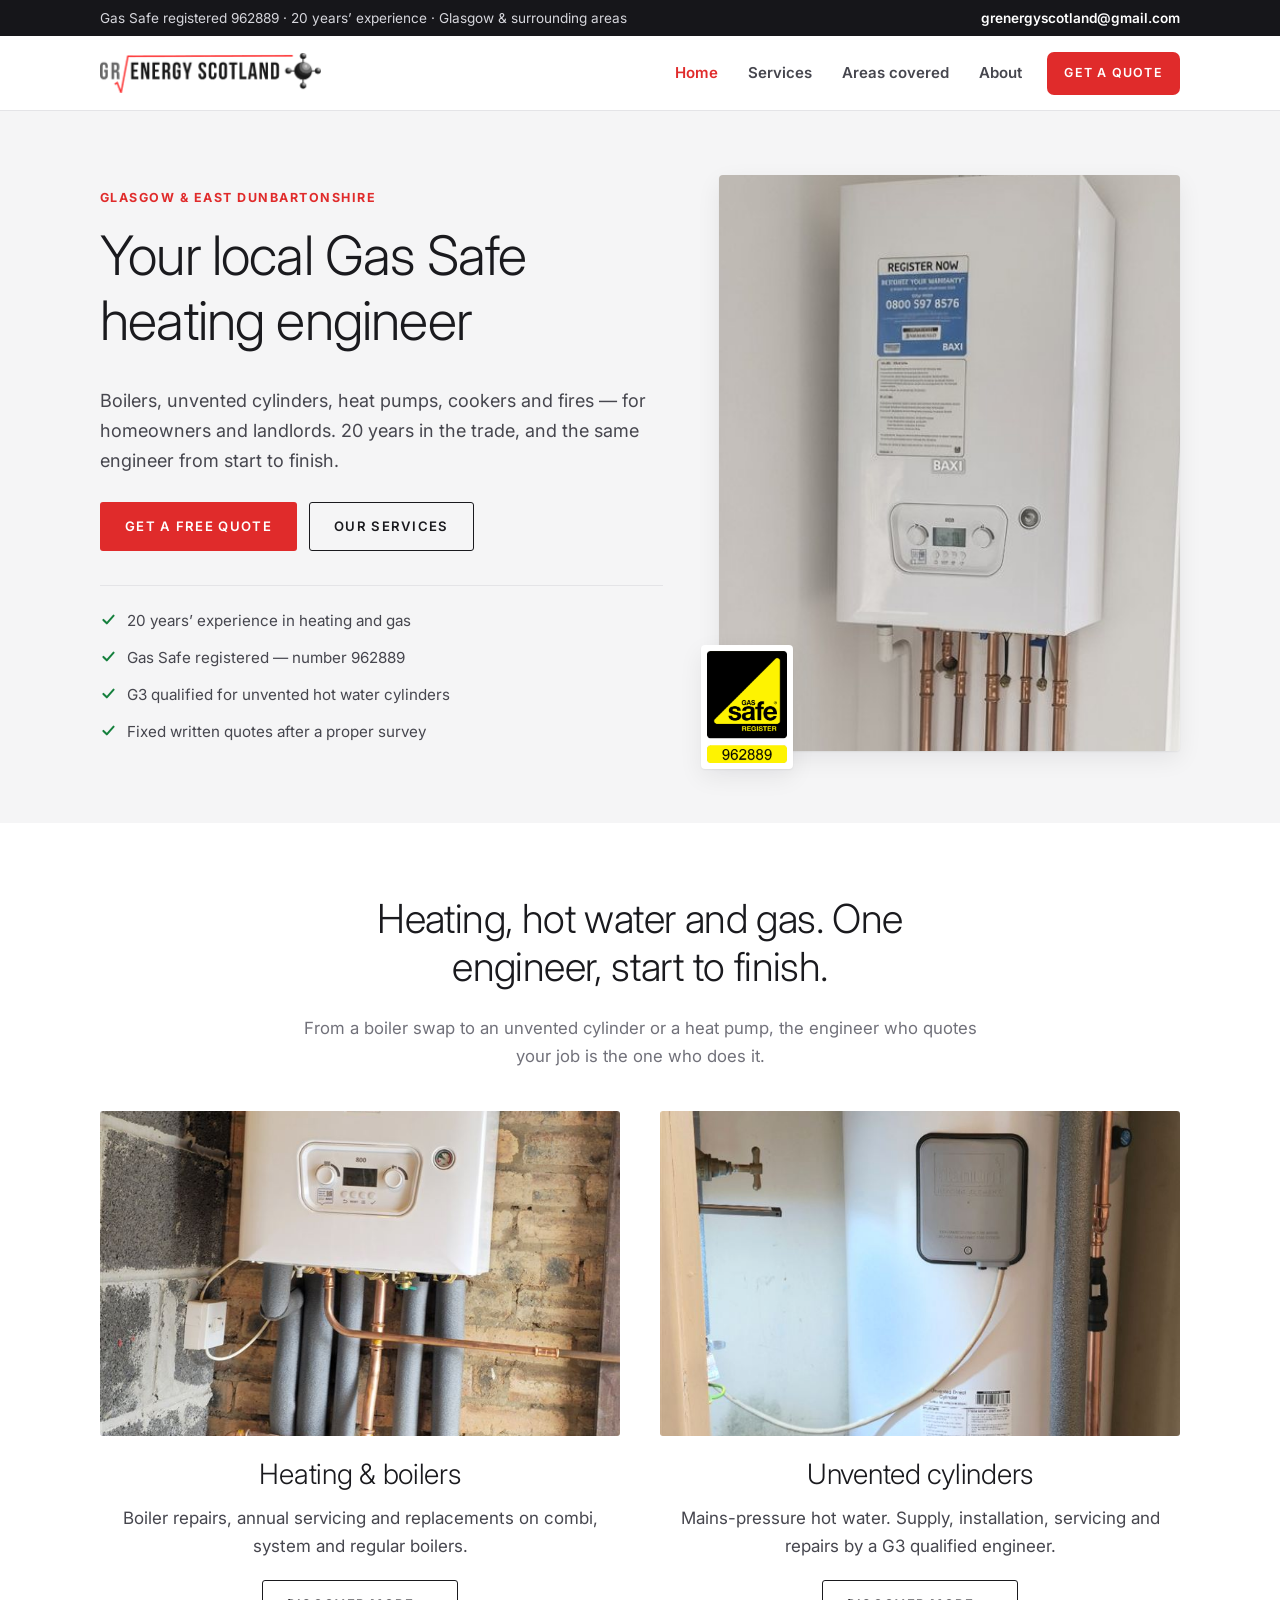
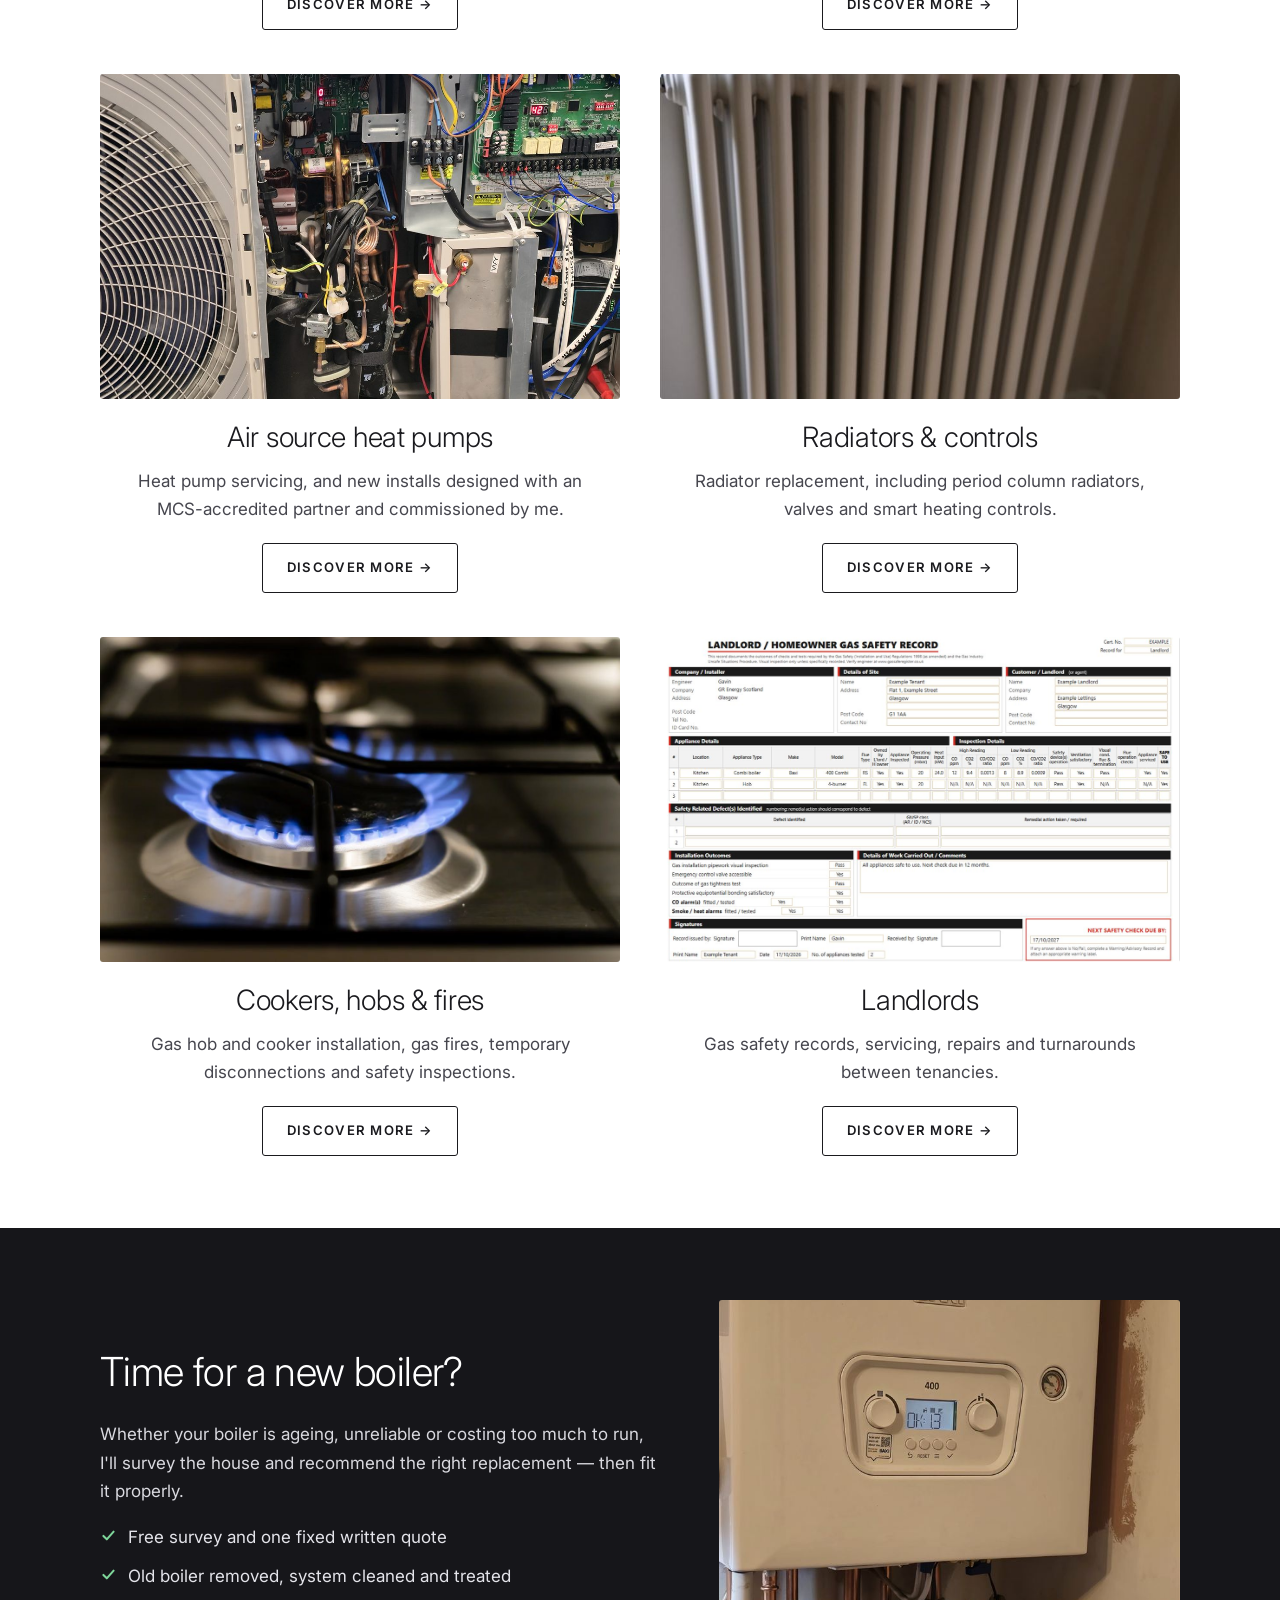
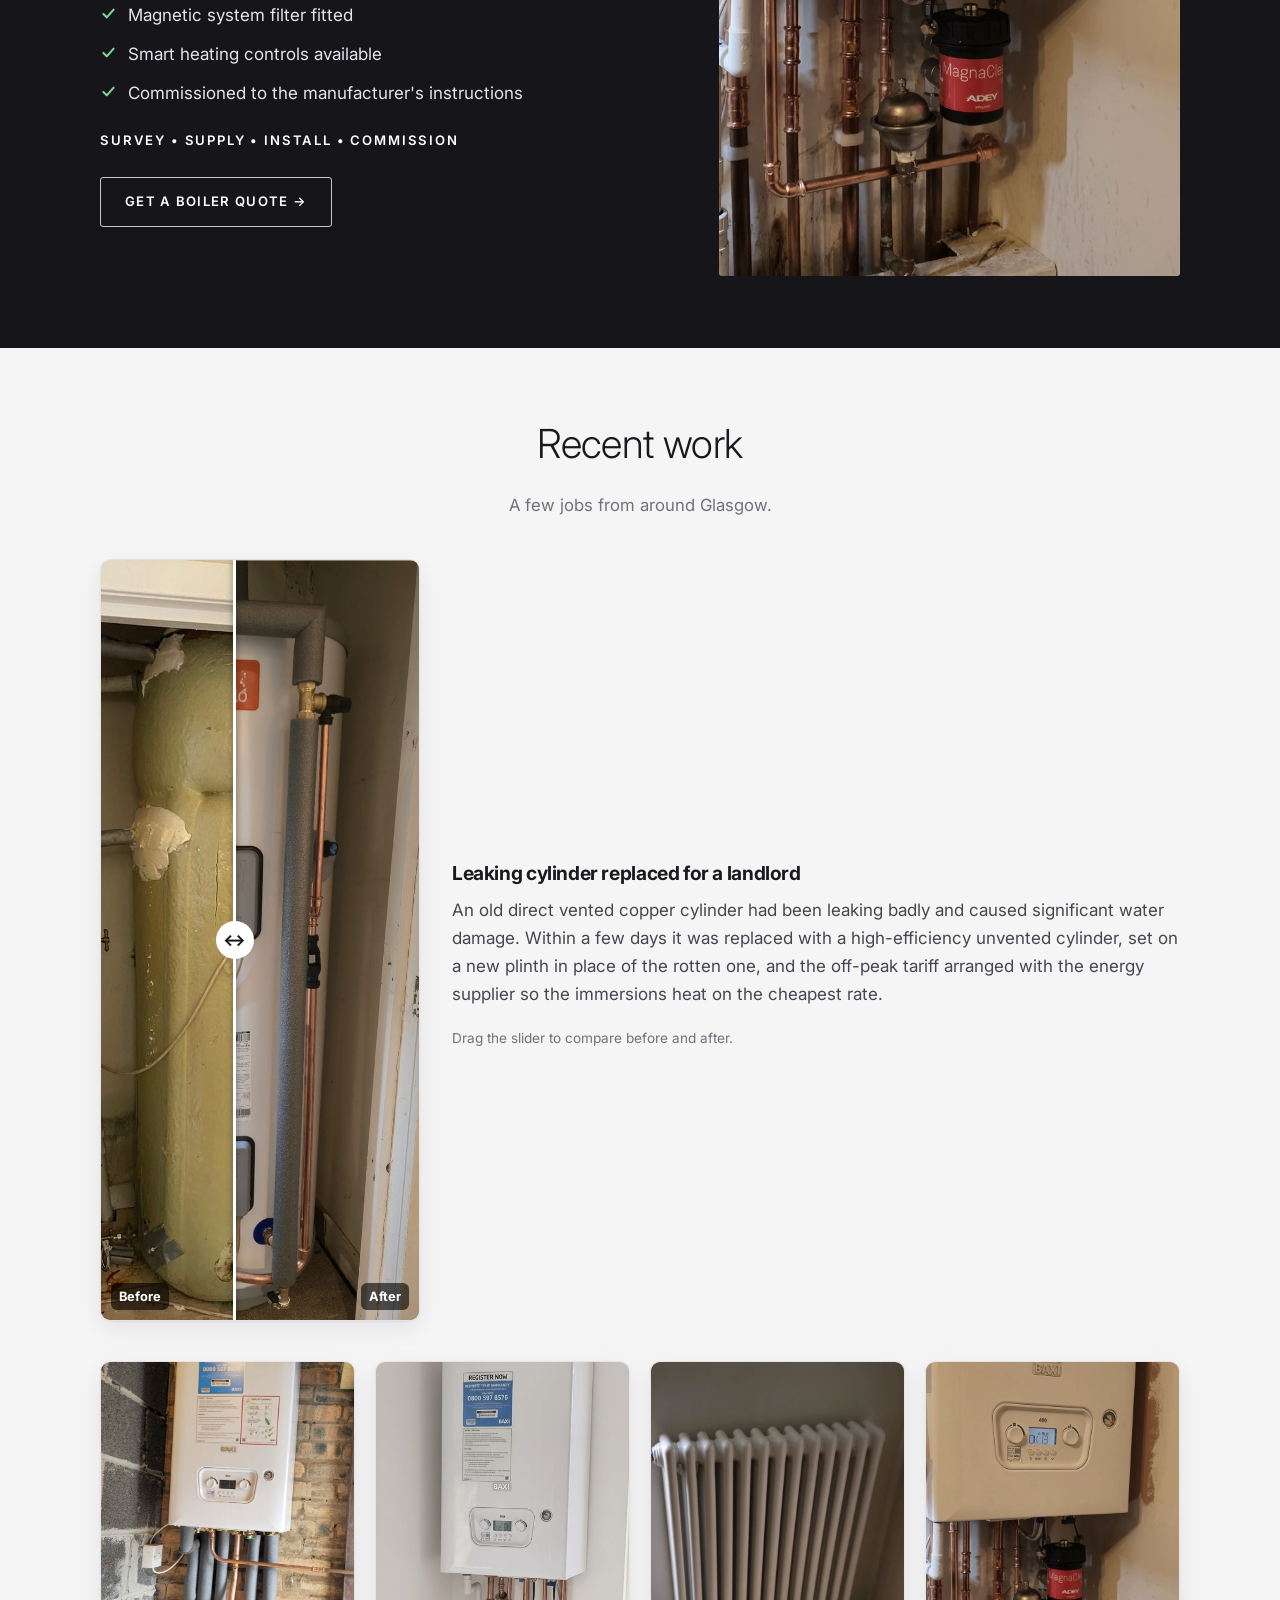
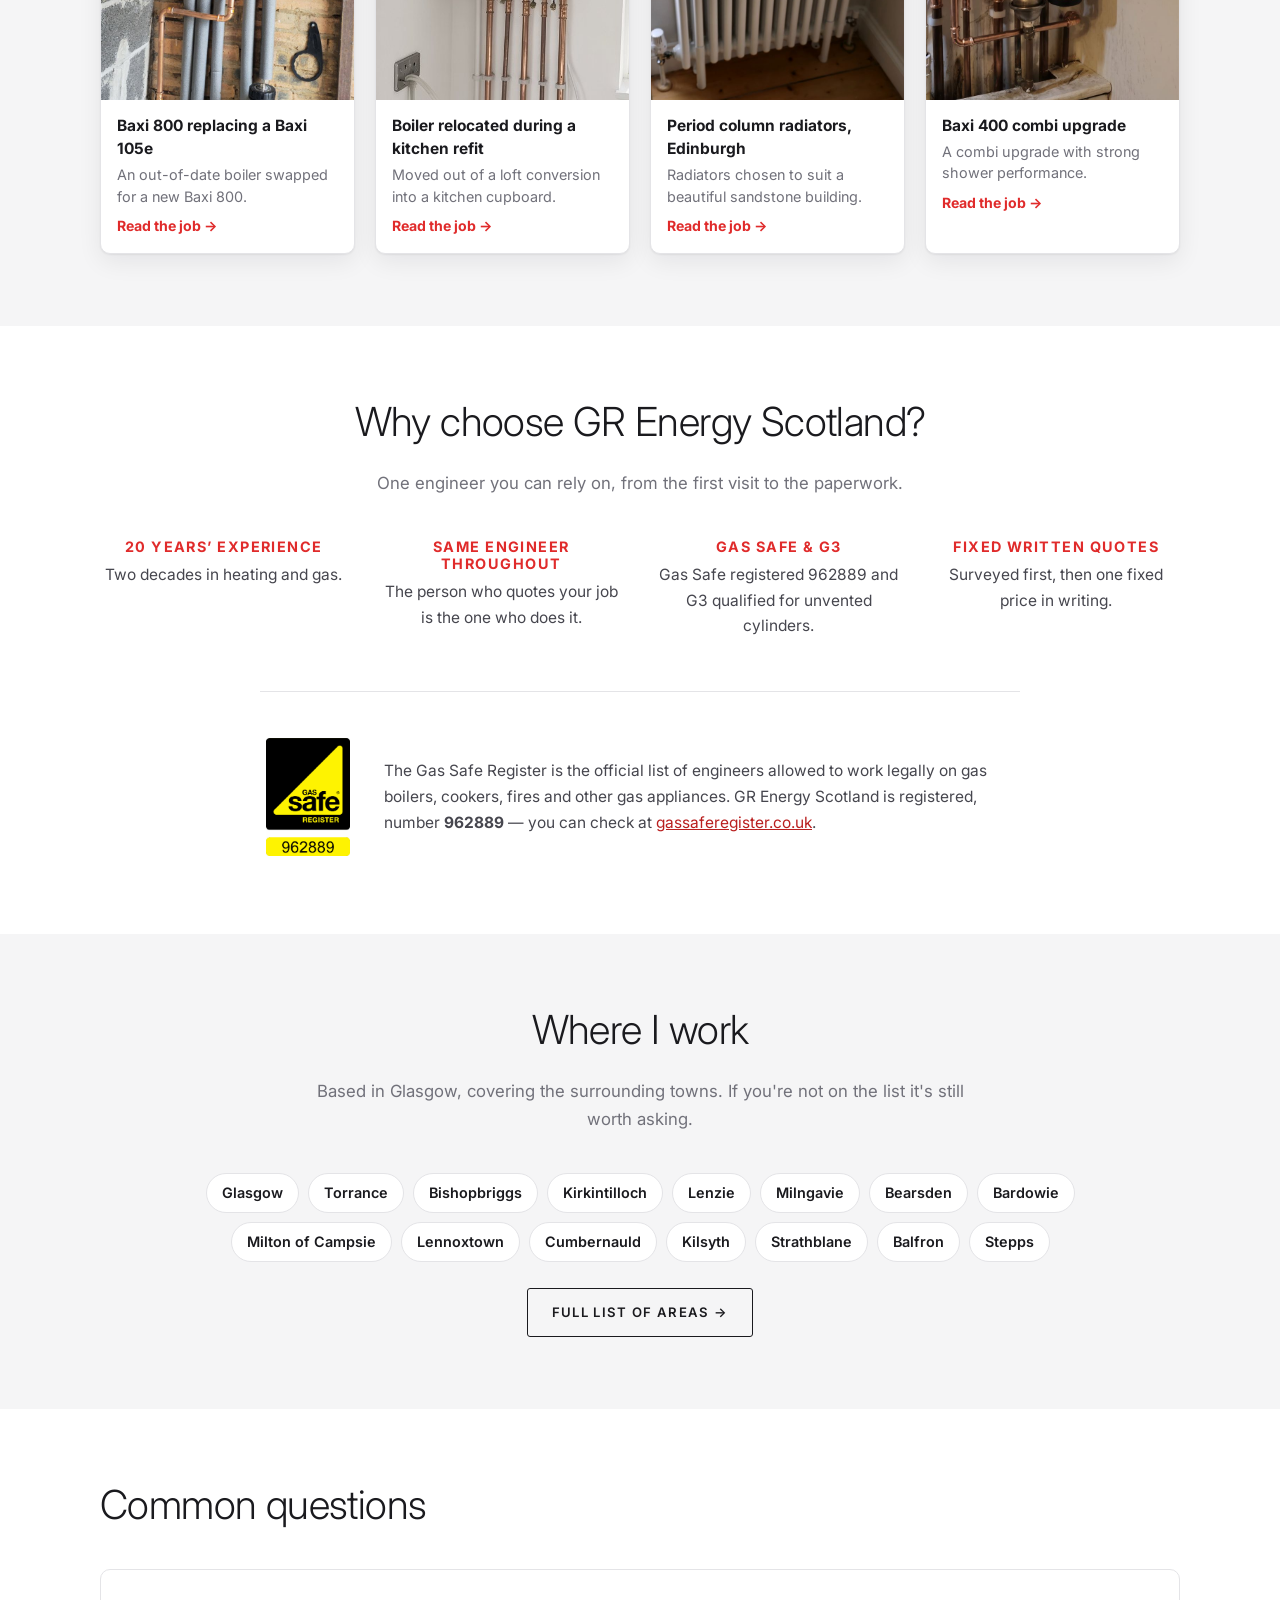
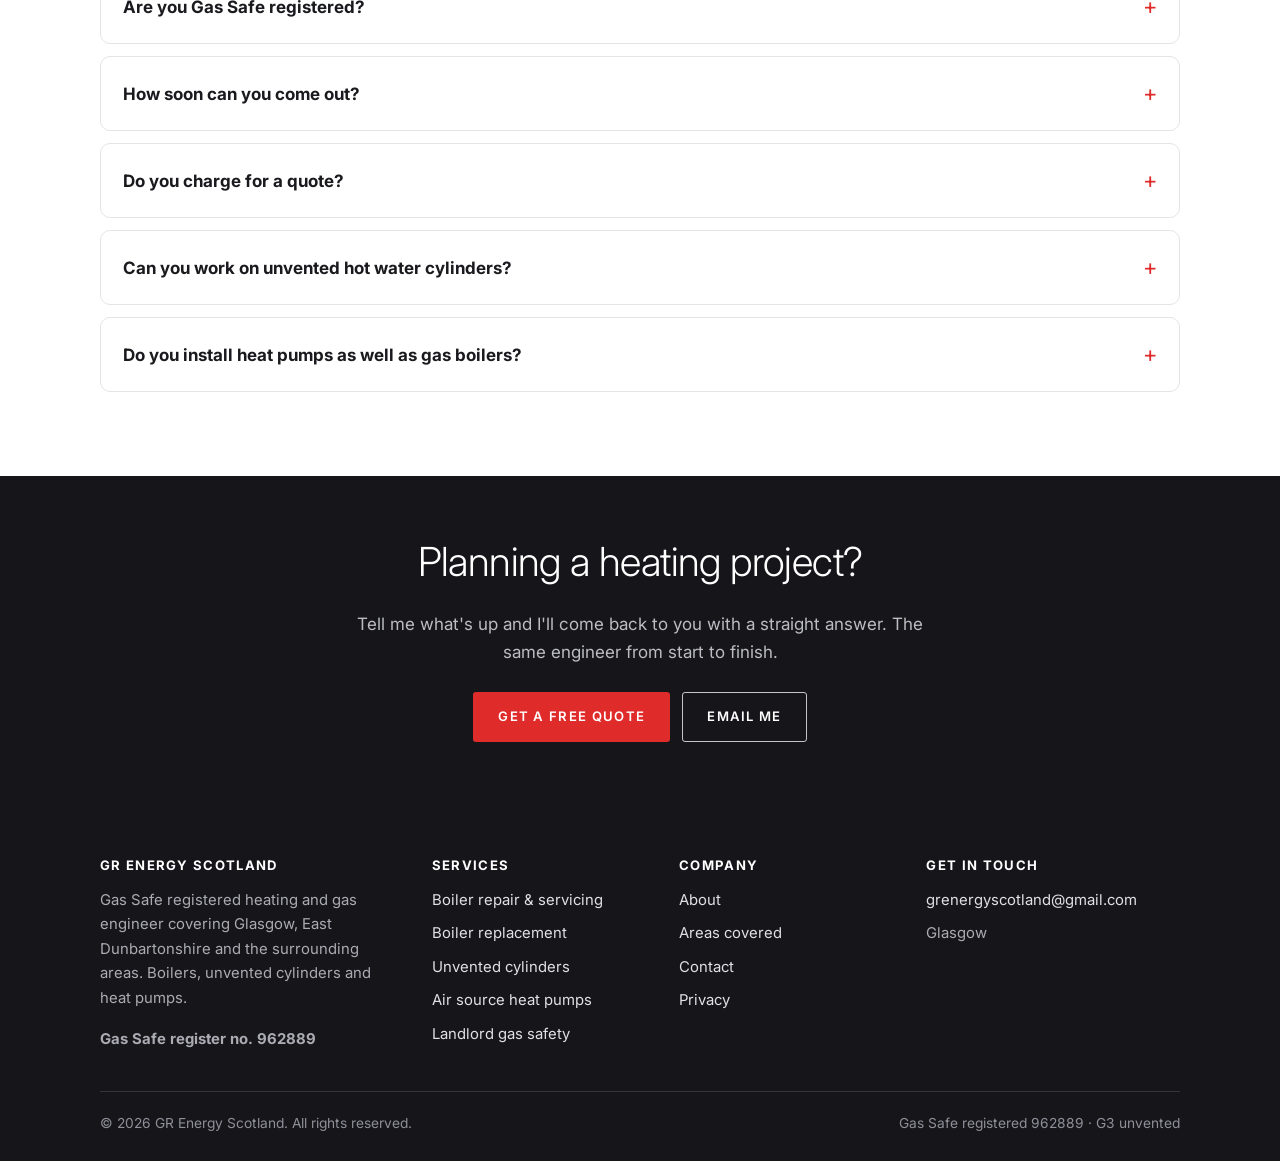
==== commit 1711e28d: "Gas Safe badge no longer cropped in hero; add heat pump servicing Co-Authored-By: Claude Opus 5.5 (1" ====
--- a/index.html
+++ b/index.html
@@ -47,7 +47,7 @@
     {"@type": "Offer", "itemOffered": {"@type": "Service", "name": "Boiler repair and servicing"}},
     {"@type": "Offer", "itemOffered": {"@type": "Service", "name": "Boiler replacement"}},
     {"@type": "Offer", "itemOffered": {"@type": "Service", "name": "Unvented hot water cylinder installation and servicing"}},
-    {"@type": "Offer", "itemOffered": {"@type": "Service", "name": "Air source heat pump installation"}},
+    {"@type": "Offer", "itemOffered": {"@type": "Service", "name": "Air source heat pump installation and servicing"}},
     {"@type": "Offer", "itemOffered": {"@type": "Service", "name": "Landlord gas safety record"}},
     {"@type": "Offer", "itemOffered": {"@type": "Service", "name": "Gas cooker, hob and fire installation"}}
   ]
@@ -177,7 +177,7 @@
       <article class="svc">
         <img src="assets/img/work/heatpump-1.jpg" alt="Inside an air source heat pump: compressor, controls and wiring" loading="lazy" width="720" height="450">
         <h3>Air source heat pumps</h3>
-        <p>System design and equipment ordered with an MCS-accredited partner; installed and commissioned by me.</p>
+        <p>Heat pump servicing, and new installs designed with an MCS-accredited partner and commissioned by me.</p>
         <a class="btn btn-outline btn-arrow" href="services.html#heat-pumps">Discover more</a>
       </article>
       <article class="svc">
--- a/assets/css/style.css
+++ b/assets/css/style.css
@@ -157,7 +157,7 @@
 .hero-grid { display: grid; grid-template-columns: 1.1fr .9fr; gap: 56px; align-items: center; }
 .hero-photo { position: relative; margin: 0; }
 .hero-photo img { display: block; width: 100%; aspect-ratio: 4 / 5; object-fit: cover; object-position: center 30%; border-radius: 4px; box-shadow: var(--shadow); }
-.hero-photo .gs-badge { position: absolute; left: -18px; bottom: -18px; width: 92px; box-shadow: var(--shadow); }
+.hero-photo .gs-badge { aspect-ratio: auto; position: absolute; left: -18px; bottom: -18px; width: 92px; box-shadow: var(--shadow); }
 .eyebrow {
   display: inline-block; font-size: .78rem; font-weight: 700; letter-spacing: .12em;
   text-transform: uppercase; color: var(--flame); margin-bottom: 14px;
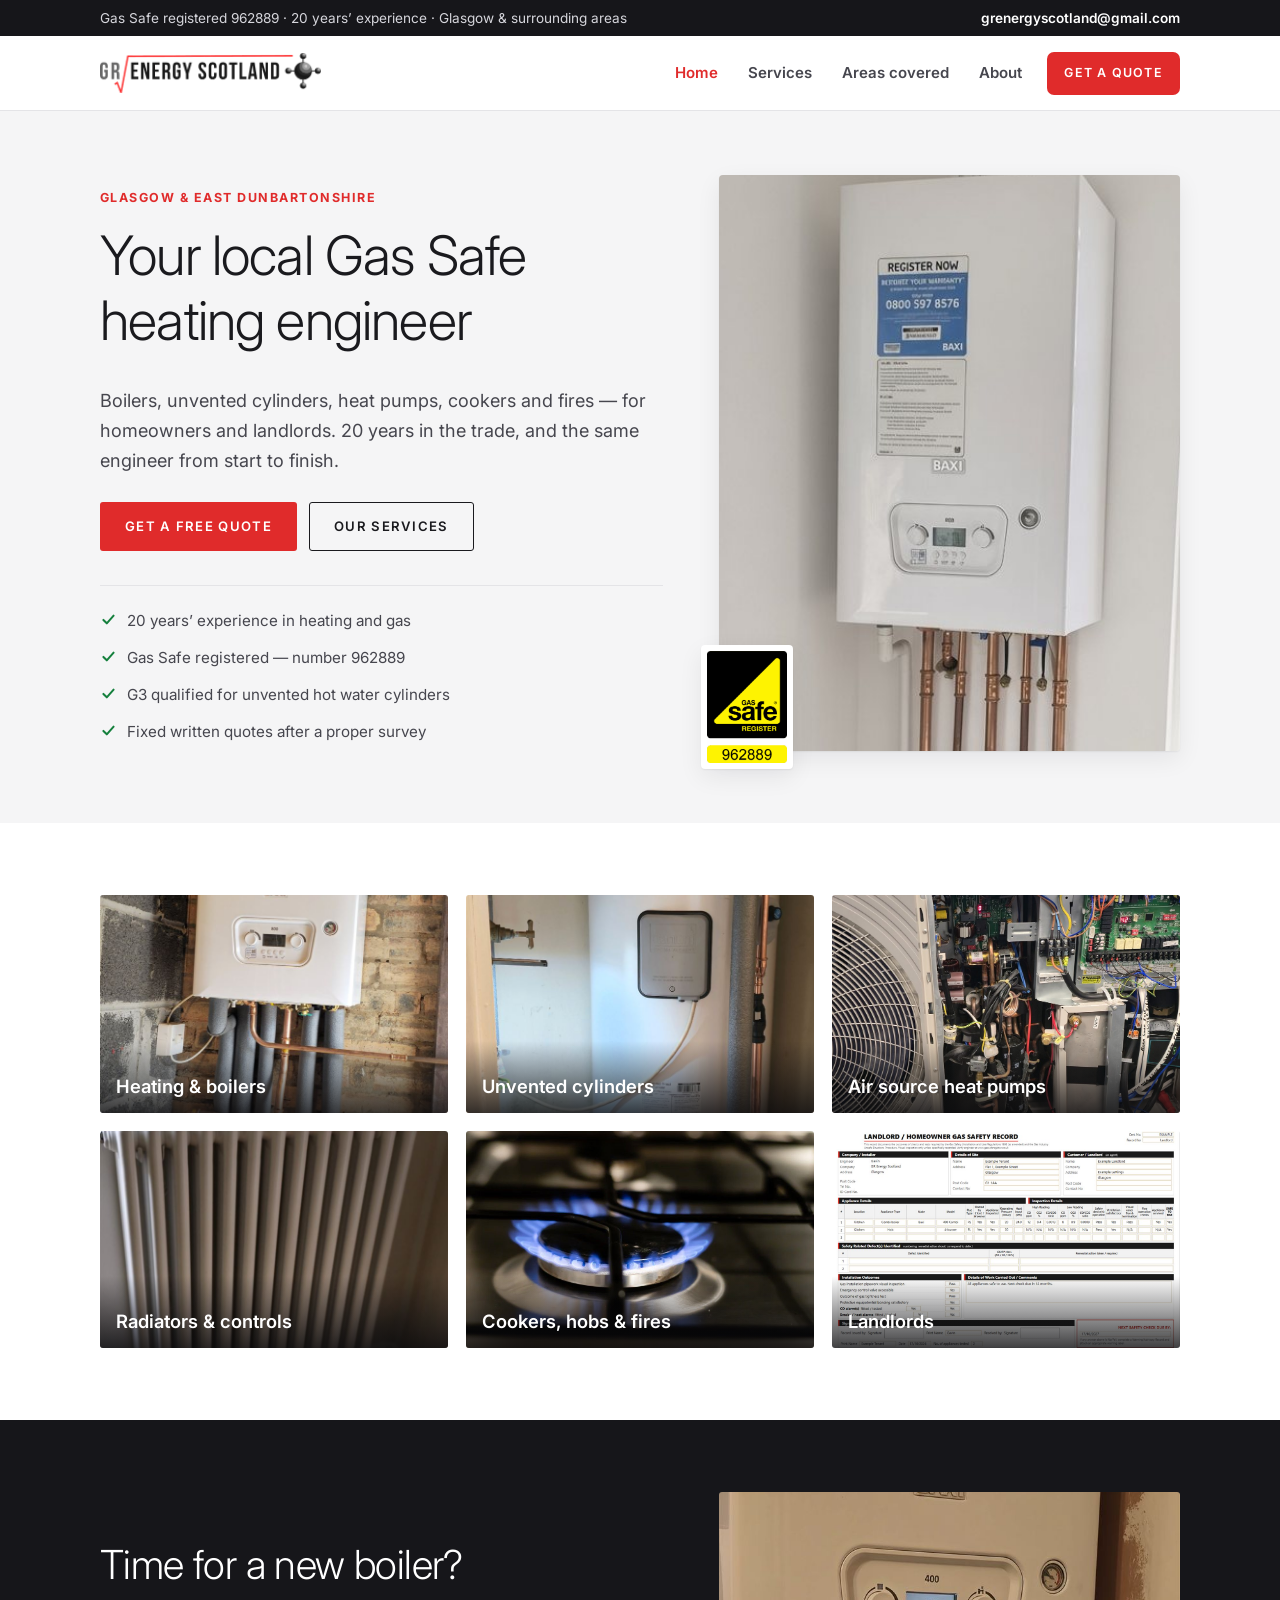
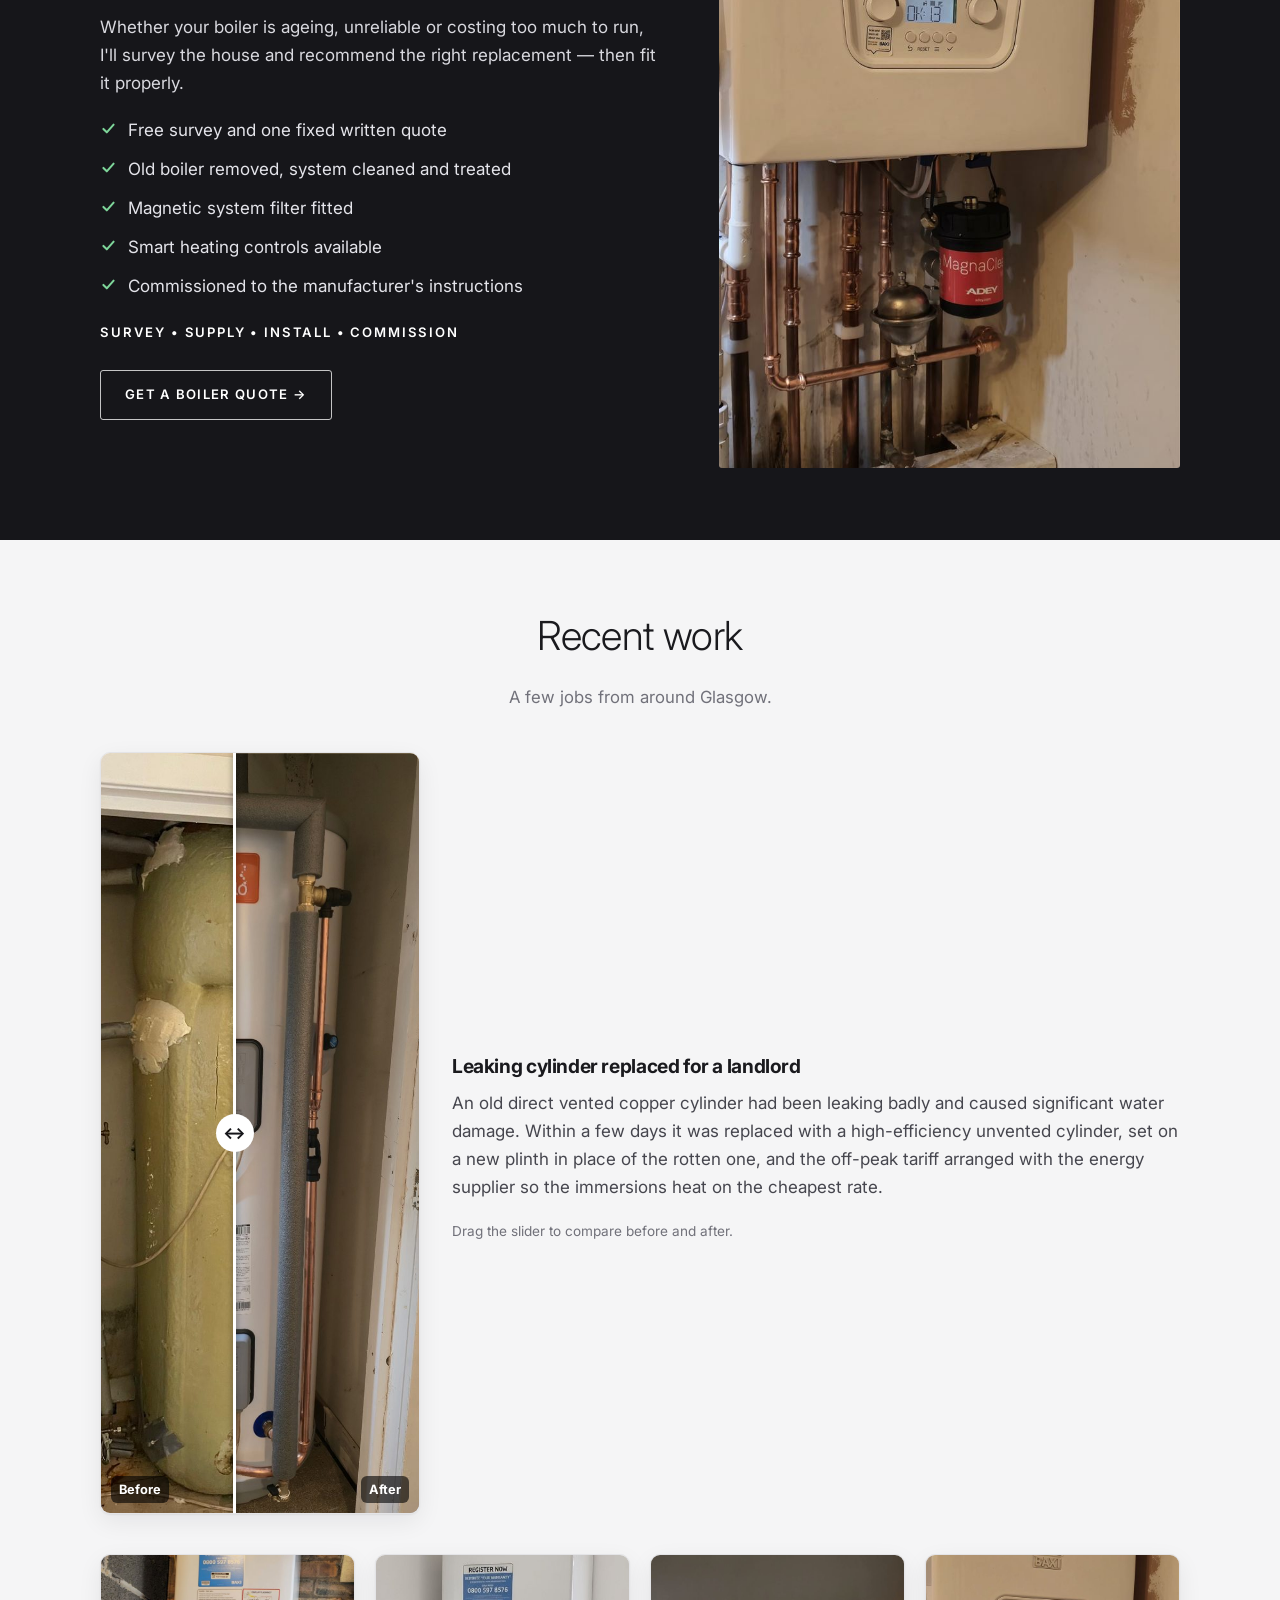
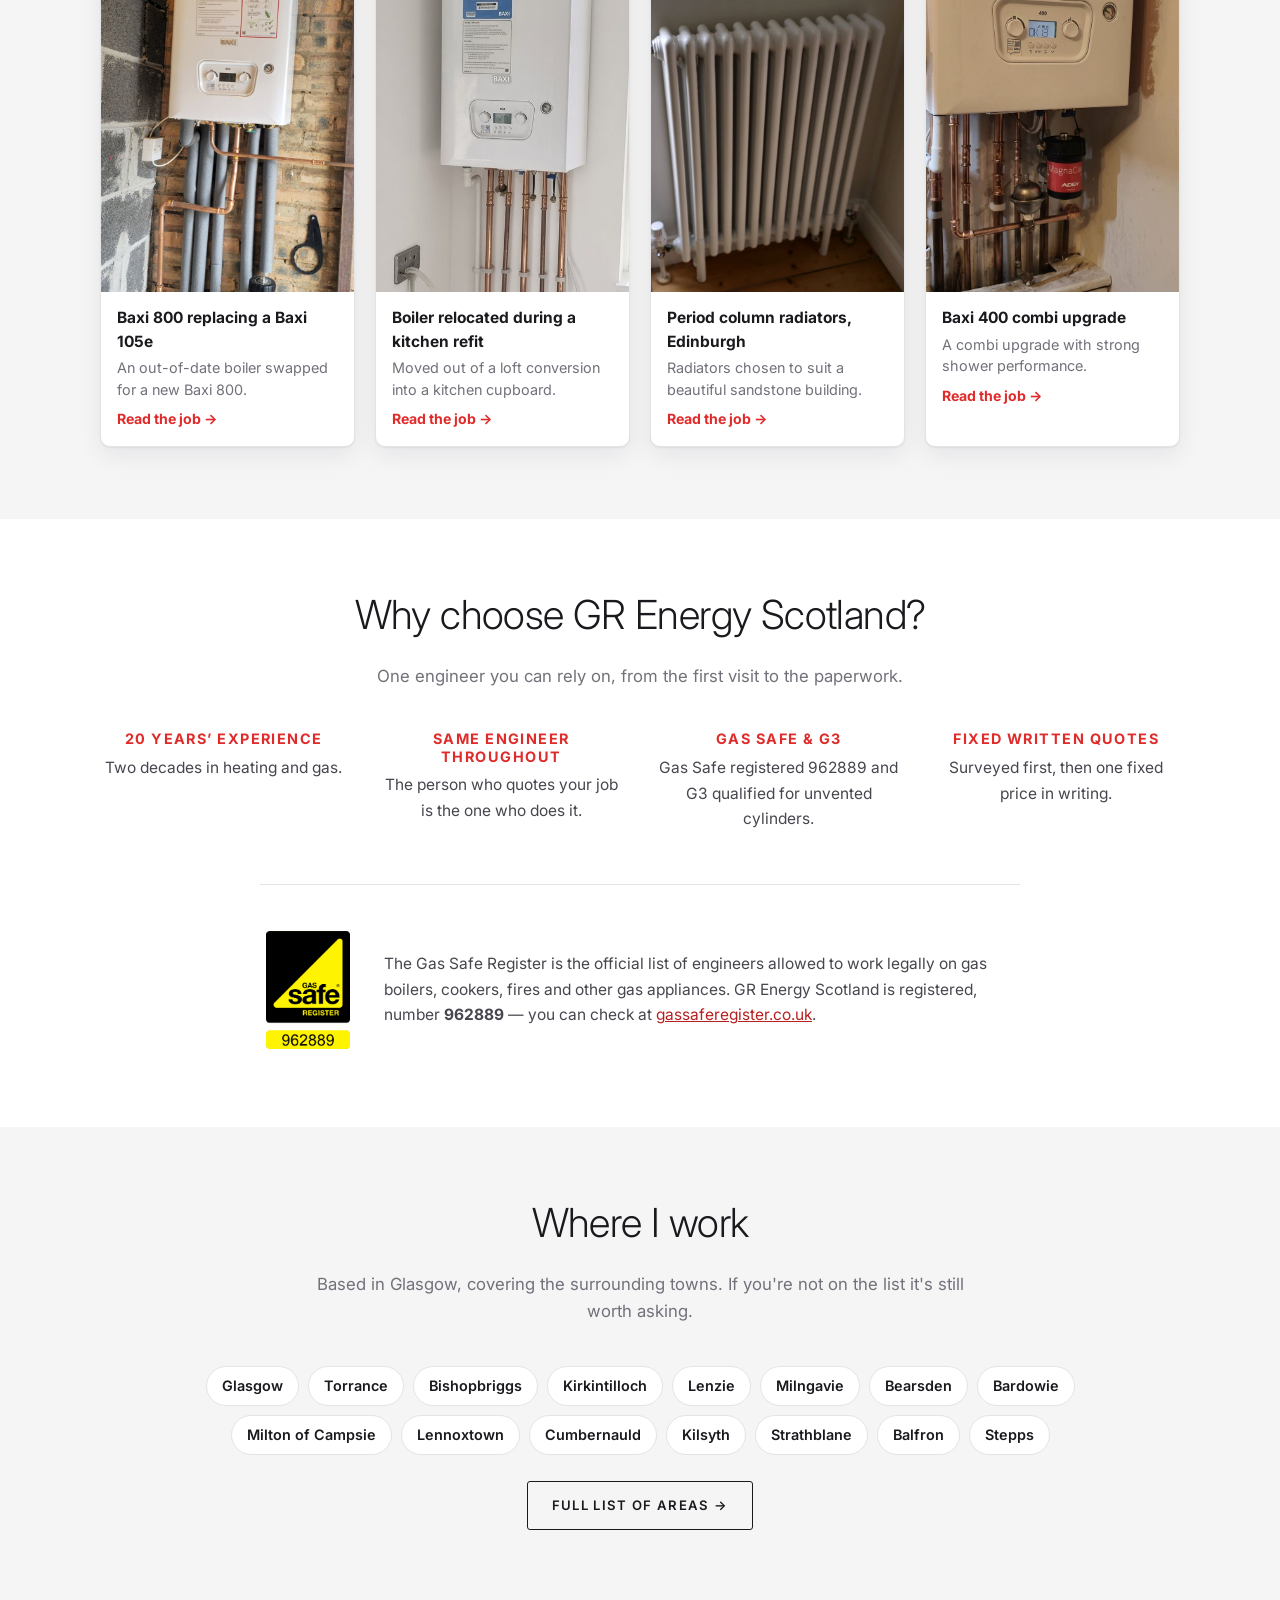
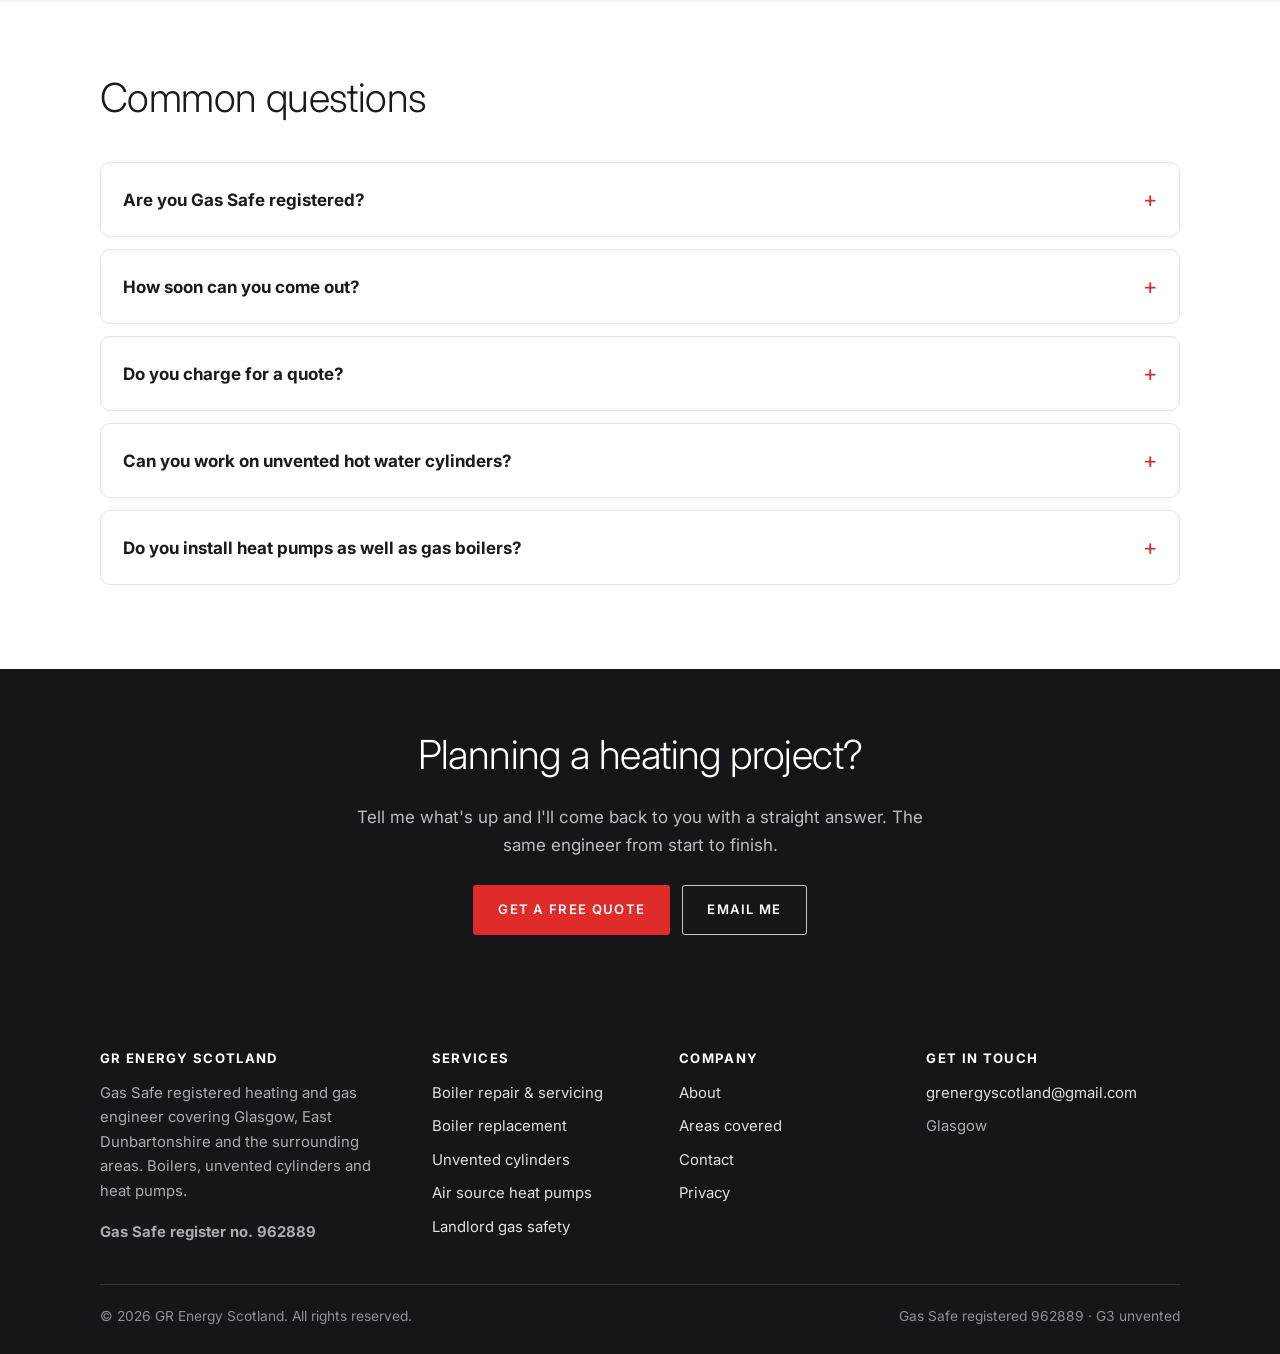
==== commit 1c9dda8b: "One page per service; home page services become photo tiles Gavin's voice notes 25 Oct 2026: the ser" ====
--- a/index.html
+++ b/index.html
@@ -101,6 +101,7 @@
   ]
 }
 </script>
+<script data-goatcounter="https://grenergyscotland.goatcounter.com/count" async src="//gc.zgo.at/count.js"></script>
 </head>
 <body>
 <a class="skip" href="#main">Skip to content</a>
@@ -157,47 +158,32 @@
 
 <section>
   <div class="wrap">
-    <div class="section-head center">
-      <h2>Heating, hot water and gas. One engineer, start to finish.</h2>
-      <p>From a boiler swap to an unvented cylinder or a heat pump, the engineer who quotes your job is the one who does it.</p>
-    </div>
-    <div class="svc-grid">
-      <article class="svc">
+    <h2 class="visually-hidden">Services</h2>
+    <div class="svc-tiles">
+      <a class="svc-tile" href="gas-boilers.html">
         <img src="assets/img/work/boiler-1.jpg" alt="Baxi 800 boiler with copper pipework and a magnetic filter" loading="lazy" width="720" height="450">
-        <h3>Heating &amp; boilers</h3>
-        <p>Boiler repairs, annual servicing and replacements on combi, system and regular boilers.</p>
-        <a class="btn btn-outline btn-arrow" href="services.html#boilers">Discover more</a>
-      </article>
-      <article class="svc">
+        <span>Heating &amp; boilers</span>
+      </a>
+      <a class="svc-tile" href="unvented-cylinders.html">
         <img src="assets/img/work/cylinder-1.jpg" alt="Unvented hot water cylinder installed in a cupboard" loading="lazy" width="720" height="450">
-        <h3>Unvented cylinders</h3>
-        <p>Mains-pressure hot water. Supply, installation, servicing and repairs by a G3 qualified engineer.</p>
-        <a class="btn btn-outline btn-arrow" href="services.html#cylinders">Discover more</a>
-      </article>
-      <article class="svc">
+        <span>Unvented cylinders</span>
+      </a>
+      <a class="svc-tile" href="heat-pumps.html">
         <img src="assets/img/work/heatpump-1.jpg" alt="Inside an air source heat pump: compressor, controls and wiring" loading="lazy" width="720" height="450">
-        <h3>Air source heat pumps</h3>
-        <p>Heat pump servicing, and new installs designed with an MCS-accredited partner and commissioned by me.</p>
-        <a class="btn btn-outline btn-arrow" href="services.html#heat-pumps">Discover more</a>
-      </article>
-      <article class="svc">
+        <span>Air source heat pumps</span>
+      </a>
+      <a class="svc-tile" href="radiators.html">
         <img src="assets/img/work/radiator-1.jpg" alt="White column radiator on original floorboards" loading="lazy" width="720" height="450">
-        <h3>Radiators &amp; controls</h3>
-        <p>Radiator replacement, including period column radiators, valves and smart heating controls.</p>
-        <a class="btn btn-outline btn-arrow" href="services.html#radiators">Discover more</a>
-      </article>
-      <article class="svc">
+        <span>Radiators &amp; controls</span>
+      </a>
+      <a class="svc-tile" href="cookers-hobs-fires.html">
         <img src="assets/img/work/hob-stock.jpg" alt="Gas hob burner with an even blue flame" loading="lazy" width="720" height="450">
-        <h3>Cookers, hobs &amp; fires</h3>
-        <p>Gas hob and cooker installation, gas fires, temporary disconnections and safety inspections.</p>
-        <a class="btn btn-outline btn-arrow" href="services.html#cookers">Discover more</a>
-      </article>
-      <article class="svc">
+        <span>Cookers, hobs &amp; fires</span>
+      </a>
+      <a class="svc-tile" href="landlords.html">
         <img src="assets/img/work/landlord-cp12.jpg" alt="Example landlord gas safety record (CP12) with dummy details" loading="lazy" width="720" height="450">
-        <h3>Landlords</h3>
-        <p>Gas safety records, servicing, repairs and turnarounds between tenancies.</p>
-        <a class="btn btn-outline btn-arrow" href="services.html#landlord">Discover more</a>
-      </article>
+        <span>Landlords</span>
+      </a>
     </div>
   </div>
 </section>
@@ -355,11 +341,11 @@
       <div>
         <h4>Services</h4>
         <ul>
-          <li><a href="services.html#boilers">Boiler repair &amp; servicing</a></li>
-          <li><a href="services.html#boilers">Boiler replacement</a></li>
-          <li><a href="services.html#cylinders">Unvented cylinders</a></li>
-          <li><a href="services.html#heat-pumps">Air source heat pumps</a></li>
-          <li><a href="services.html#landlord">Landlord gas safety</a></li>
+          <li><a href="gas-boilers.html">Boiler repair &amp; servicing</a></li>
+          <li><a href="gas-boilers.html">Boiler replacement</a></li>
+          <li><a href="unvented-cylinders.html">Unvented cylinders</a></li>
+          <li><a href="heat-pumps.html">Air source heat pumps</a></li>
+          <li><a href="landlords.html">Landlord gas safety</a></li>
         </ul>
       </div>
       <div>
--- a/assets/css/style.css
+++ b/assets/css/style.css
@@ -387,13 +387,16 @@
 
 .section-head.center { margin-inline: auto; text-align: center; }
 
-/* Services: big photo cards, two across */
-.svc-grid { display: grid; grid-template-columns: repeat(2, minmax(0, 1fr)); gap: 44px 40px; }
-@media (max-width: 760px) { .svc-grid { grid-template-columns: 1fr; gap: 36px; } }
-.svc { text-align: center; }
-.svc img { display: block; width: 100%; aspect-ratio: 16 / 10; object-fit: cover; border-radius: 3px; }
-.svc h3 { font-size: clamp(1.4rem, 2.6vw, 1.75rem); font-weight: 300; letter-spacing: -.01em; margin: 22px 0 .45em; }
-.svc p { max-width: 44ch; margin: 0 auto 20px; color: var(--body); }
+/* Services (25 Oct 2026): photo tiles only, each opens that service's own page */
+.svc-tiles { display: grid; grid-template-columns: repeat(3, minmax(0, 1fr)); gap: 18px; }
+@media (max-width: 860px) { .svc-tiles { grid-template-columns: repeat(2, minmax(0, 1fr)); } }
+@media (max-width: 460px) { .svc-tiles { grid-template-columns: 1fr; } }
+.svc-tile { position: relative; display: block; overflow: hidden; border-radius: 3px; text-decoration: none; }
+.svc-tile img { display: block; width: 100%; aspect-ratio: 16 / 10; object-fit: cover; transition: transform .3s ease; }
+.svc-tile:hover img, .svc-tile:focus-visible img { transform: scale(1.04); }
+.svc-tile span { position: absolute; left: 0; right: 0; bottom: 0; padding: 30px 16px 12px; color: #fff; font-size: 1.15rem; font-weight: 600;
+  background: linear-gradient(transparent, rgba(10,10,12,.78)); }
+.visually-hidden { position: absolute; width: 1px; height: 1px; overflow: hidden; clip: rect(0 0 0 0); white-space: nowrap; }
 
 /* Dark feature band: copy + ticks one side, photo the other */
 .feature-band { background: var(--navy); color: #d9d9df; }
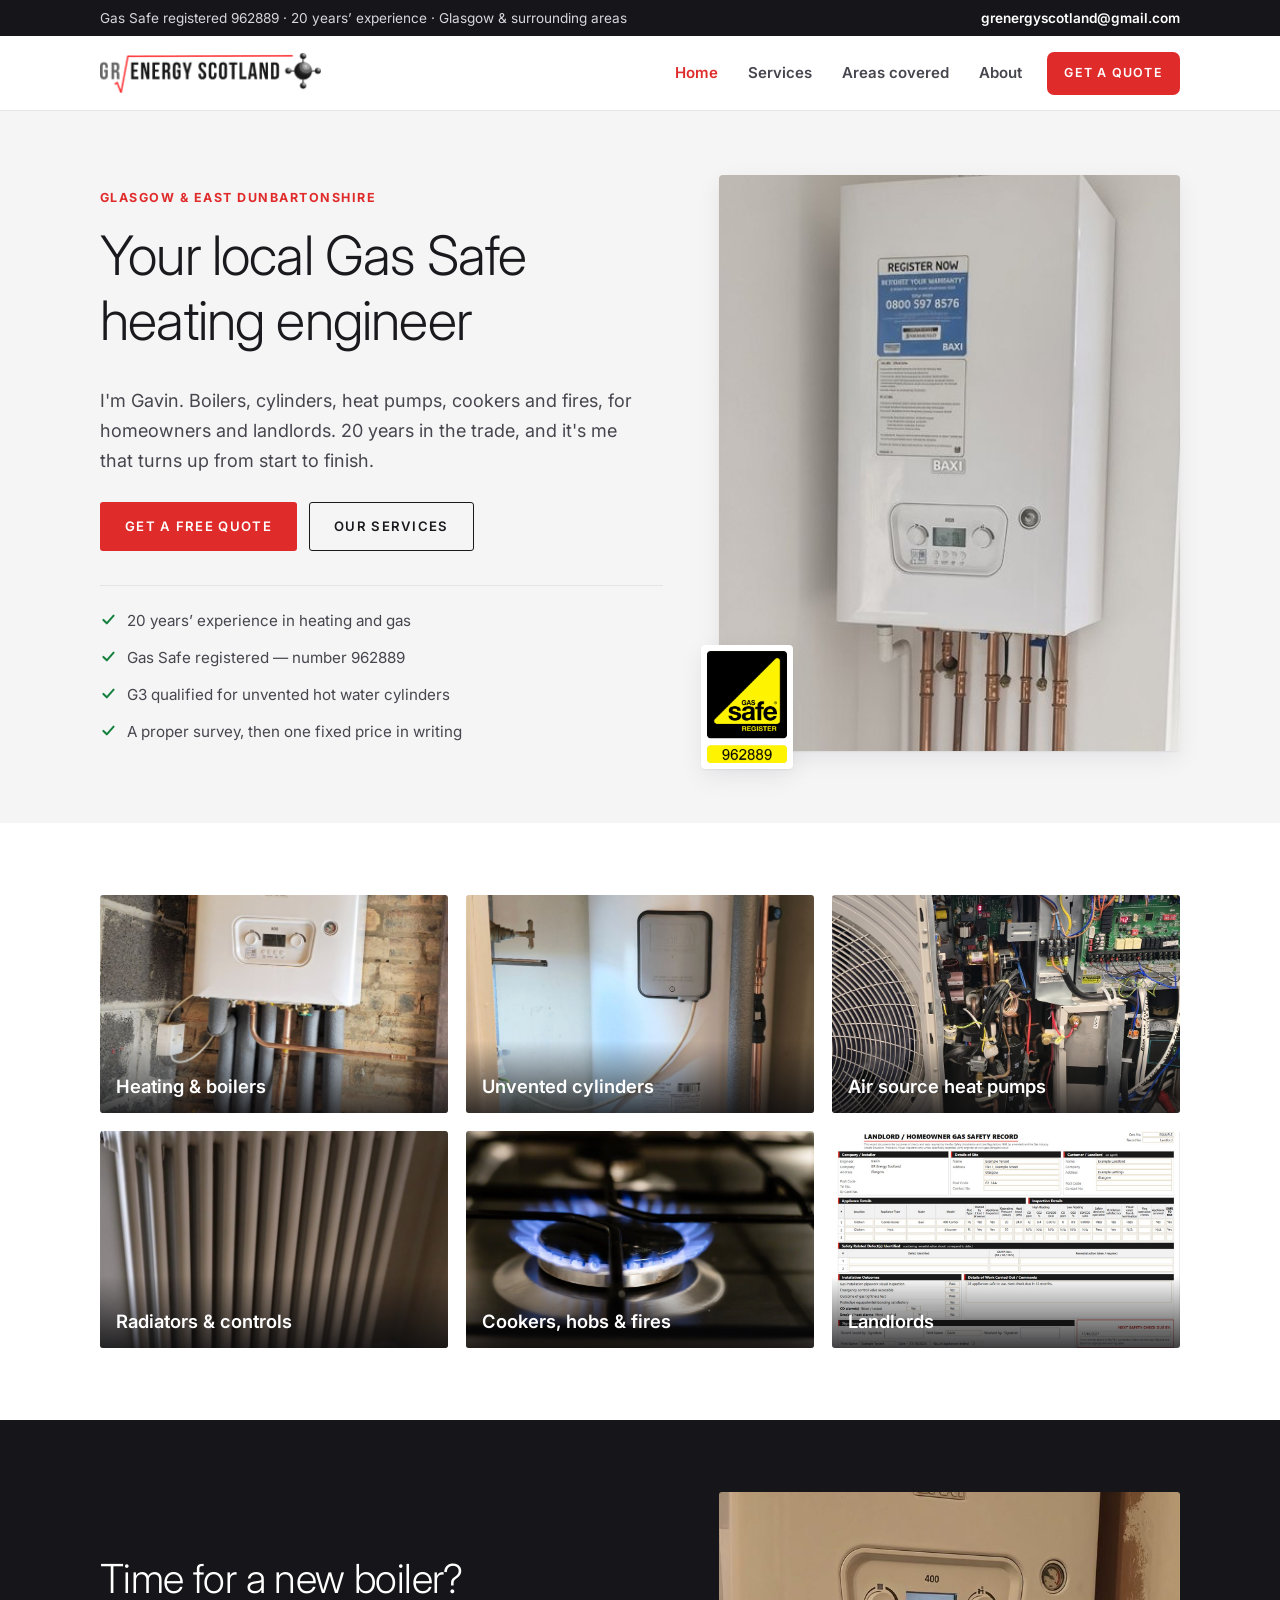
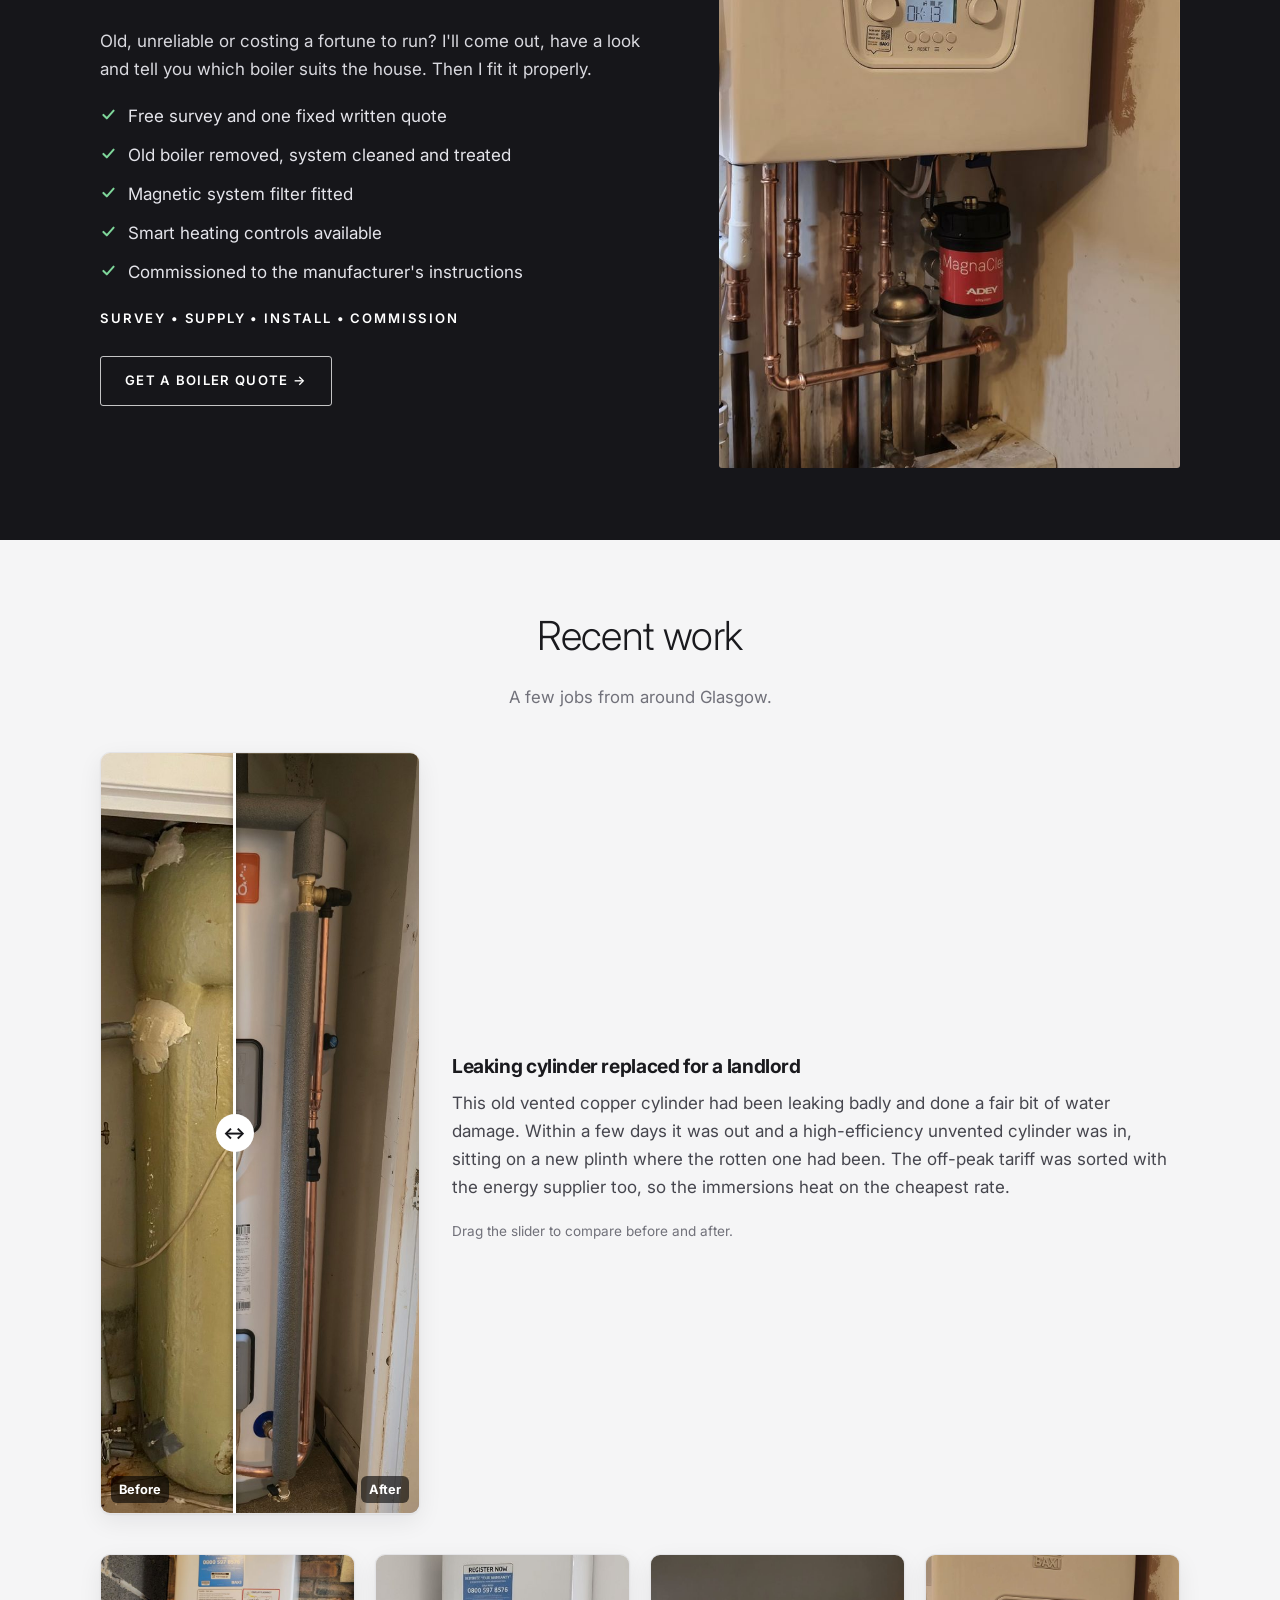
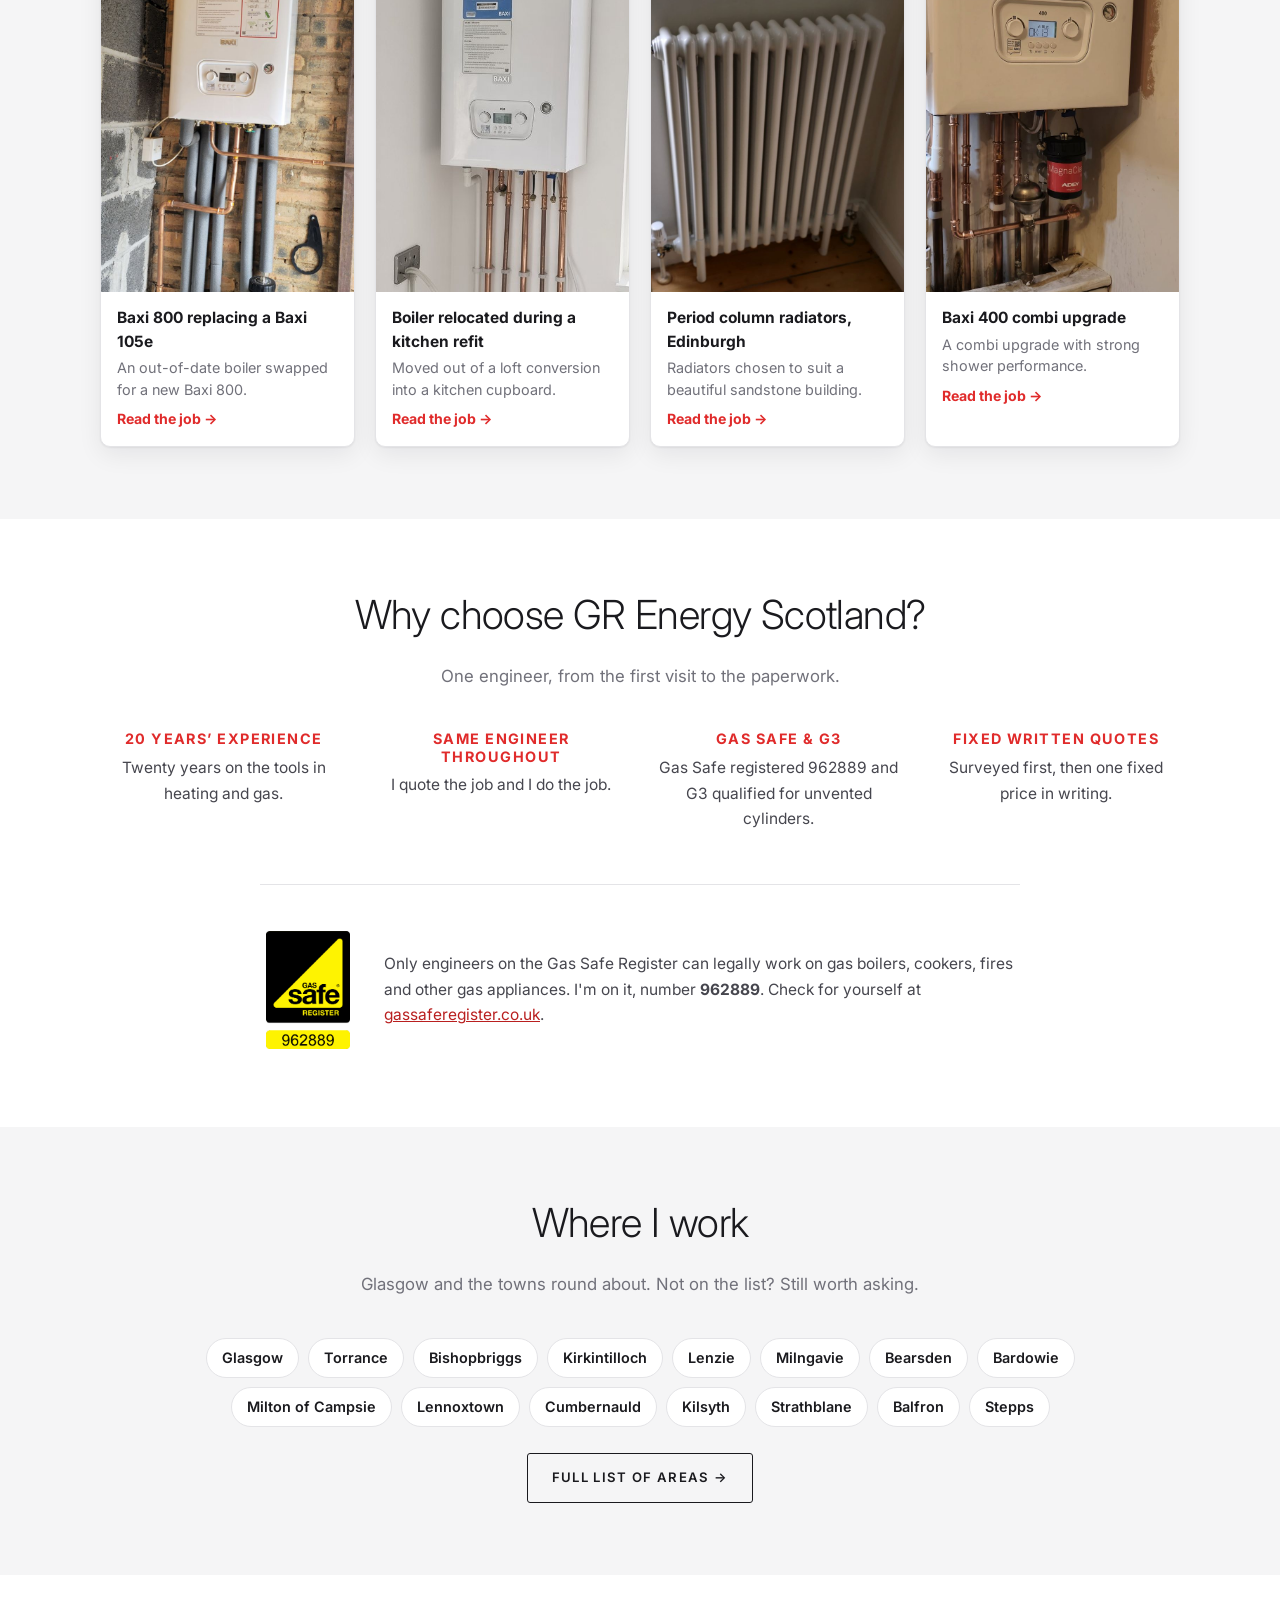
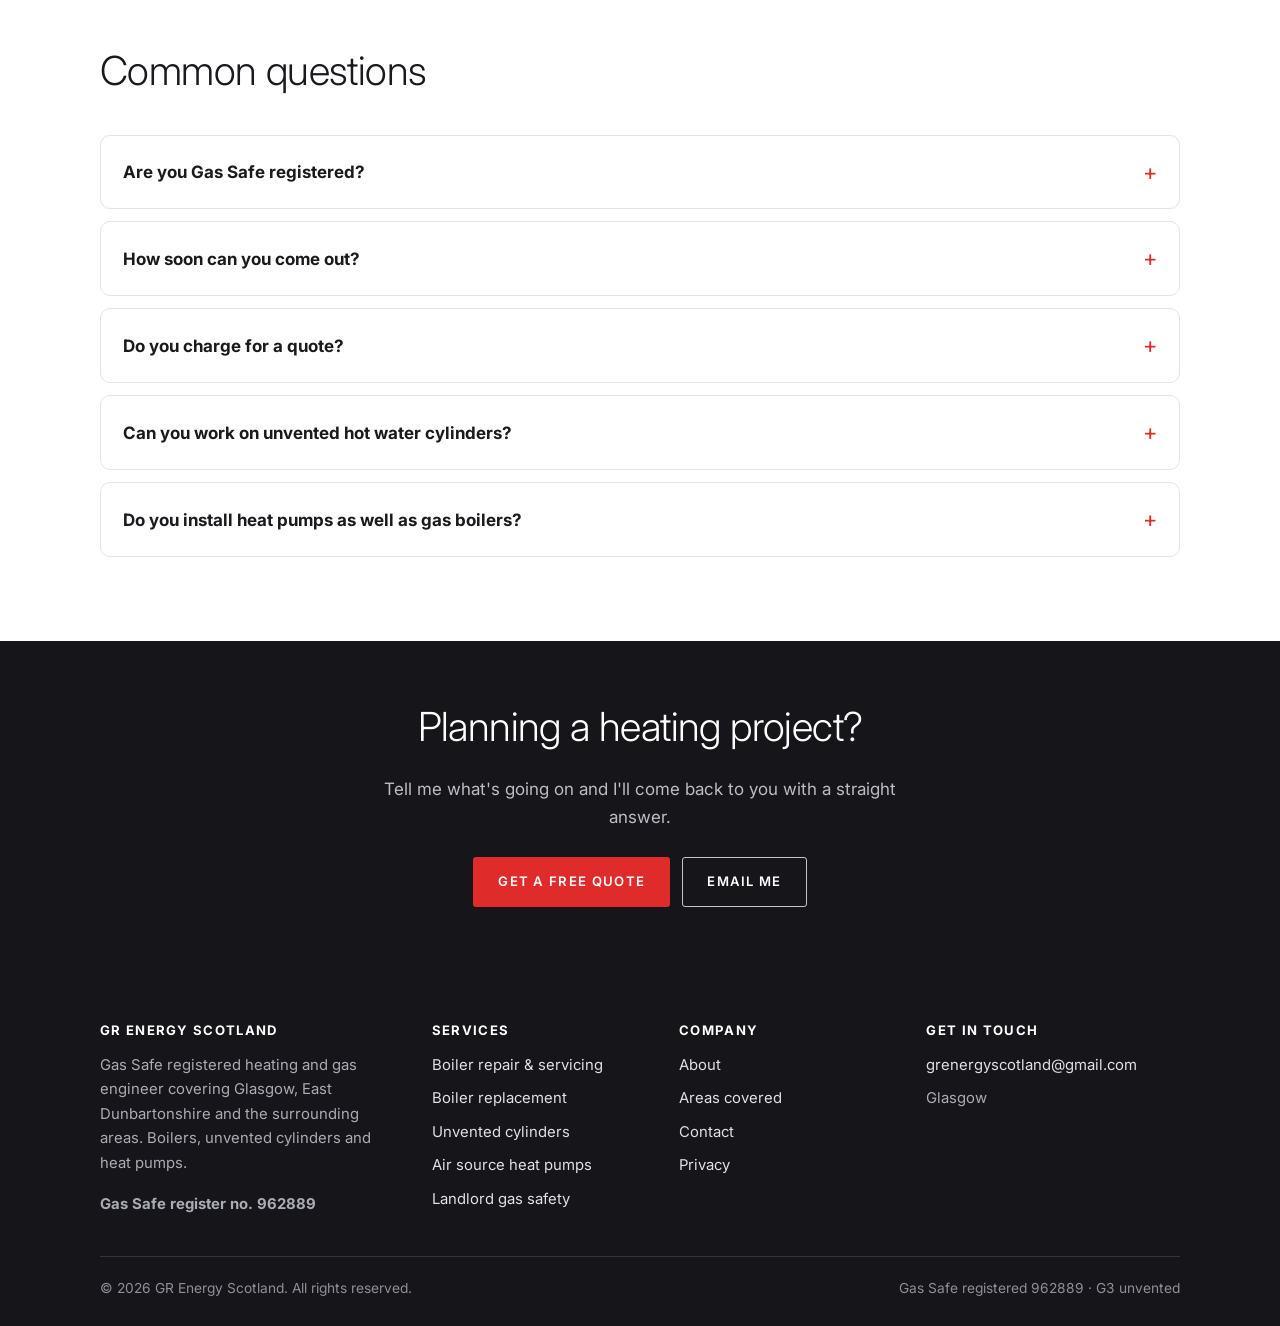
==== commit b9ce69d8: "Copy in Gavin's own voice: shorter, first person, fewer dashes Same facts and claims as before; the " ====
--- a/index.html
+++ b/index.html
@@ -63,7 +63,7 @@
       "name": "Are you Gas Safe registered?",
       "acceptedAnswer": {
         "@type": "Answer",
-        "text": "Yes &mdash; Gas Safe register number 962889. You can check any engineer's registration at gassaferegister.co.uk before letting them touch your gas. Always ask to see the card."
+        "text": "Yes, number 962889. Check any engineer at gassaferegister.co.uk before they touch your gas, and ask to see their card."
       }
     },
     {
@@ -71,7 +71,7 @@
       "name": "How soon can you come out?",
       "acceptedAnswer": {
         "@type": "Answer",
-        "text": "My diary is usually booked up in advance, so get in touch early to avoid disappointment. I don't offer 24-hour emergency cover. If you smell gas, call the National Gas Emergency Service on 0800 111 999."
+        "text": "My diary's usually booked up in advance, so get in touch early. I don't do 24-hour emergency cover. If you smell gas, call the National Gas Emergency Service on 0800 111 999."
       }
     },
     {
@@ -79,7 +79,7 @@
       "name": "Do you charge for a quote?",
       "acceptedAnswer": {
         "@type": "Answer",
-        "text": "No. Quotes for replacement work are free, and I'll survey the property before putting a figure in writing so the price doesn't move once I'm on site."
+        "text": "No, quotes for replacement work are free. I survey first and give you a fixed figure in writing, so the price doesn't move once I'm on site."
       }
     },
     {
@@ -87,7 +87,7 @@
       "name": "Can you work on unvented hot water cylinders?",
       "acceptedAnswer": {
         "@type": "Answer",
-        "text": "Yes &mdash; I hold the G3 qualification required to install, service and repair unvented cylinders."
+        "text": "Yes. I'm G3 qualified, which you need to install, service or repair one."
       }
     },
     {
@@ -137,7 +137,7 @@
     <div>
       <span class="eyebrow">Glasgow &amp; East Dunbartonshire</span>
       <h1>Your local Gas Safe heating engineer</h1>
-      <p class="lede">Boilers, unvented cylinders, heat pumps, cookers and fires &mdash; for homeowners and landlords. 20 years in the trade, and the same engineer from start to finish.</p>
+      <p class="lede">I'm Gavin. Boilers, cylinders, heat pumps, cookers and fires, for homeowners and landlords. 20 years in the trade, and it's me that turns up from start to finish.</p>
       <div class="hero-actions">
         <a class="btn btn-primary" href="contact.html">Get a free quote</a>
         <a class="btn btn-outline" href="services.html">Our services</a>
@@ -146,7 +146,7 @@
   <li><svg width="17" height="17" viewBox="0 0 20 20" fill="none" aria-hidden="true"><path d="M4 10.5l4 4 8-9" stroke="currentColor" stroke-width="2.4" stroke-linecap="round" stroke-linejoin="round"/></svg><span>20 years&rsquo; experience in heating and gas</span></li>
   <li><svg width="17" height="17" viewBox="0 0 20 20" fill="none" aria-hidden="true"><path d="M4 10.5l4 4 8-9" stroke="currentColor" stroke-width="2.4" stroke-linecap="round" stroke-linejoin="round"/></svg><span>Gas Safe registered &mdash; number 962889</span></li>
   <li><svg width="17" height="17" viewBox="0 0 20 20" fill="none" aria-hidden="true"><path d="M4 10.5l4 4 8-9" stroke="currentColor" stroke-width="2.4" stroke-linecap="round" stroke-linejoin="round"/></svg><span>G3 qualified for unvented hot water cylinders</span></li>
-  <li><svg width="17" height="17" viewBox="0 0 20 20" fill="none" aria-hidden="true"><path d="M4 10.5l4 4 8-9" stroke="currentColor" stroke-width="2.4" stroke-linecap="round" stroke-linejoin="round"/></svg><span>Fixed written quotes after a proper survey</span></li>
+  <li><svg width="17" height="17" viewBox="0 0 20 20" fill="none" aria-hidden="true"><path d="M4 10.5l4 4 8-9" stroke="currentColor" stroke-width="2.4" stroke-linecap="round" stroke-linejoin="round"/></svg><span>A proper survey, then one fixed price in writing</span></li>
 </ul>
     </div>
     <figure class="hero-photo">
@@ -192,7 +192,7 @@
   <div class="wrap feature-grid">
     <div>
       <h2>Time for a new boiler?</h2>
-      <p>Whether your boiler is ageing, unreliable or costing too much to run, I'll survey the house and recommend the right replacement &mdash; then fit it properly.</p>
+      <p>Old, unreliable or costing a fortune to run? I'll come out, have a look and tell you which boiler suits the house. Then I fit it properly.</p>
       <ul class="ticks">
   <li><svg width="17" height="17" viewBox="0 0 20 20" fill="none" aria-hidden="true"><path d="M4 10.5l4 4 8-9" stroke="currentColor" stroke-width="2.4" stroke-linecap="round" stroke-linejoin="round"/></svg><span>Free survey and one fixed written quote</span></li>
   <li><svg width="17" height="17" viewBox="0 0 20 20" fill="none" aria-hidden="true"><path d="M4 10.5l4 4 8-9" stroke="currentColor" stroke-width="2.4" stroke-linecap="round" stroke-linejoin="round"/></svg><span>Old boiler removed, system cleaned and treated</span></li>
@@ -224,7 +224,7 @@
       </div>
       <div class="prose">
         <h3>Leaking cylinder replaced for a landlord</h3>
-        <p>An old direct vented copper cylinder had been leaking badly and caused significant water damage. Within a few days it was replaced with a high-efficiency unvented cylinder, set on a new plinth in place of the rotten one, and the off-peak tariff arranged with the energy supplier so the immersions heat on the cheapest rate.</p>
+        <p>This old vented copper cylinder had been leaking badly and done a fair bit of water damage. Within a few days it was out and a high-efficiency unvented cylinder was in, sitting on a new plinth where the rotten one had been. The off-peak tariff was sorted with the energy supplier too, so the immersions heat on the cheapest rate.</p>
         <p class="ba-hint">Drag the slider to compare before and after.</p>
       </div>
     </div>
@@ -232,22 +232,22 @@
       <button type="button" class="job" data-img="assets/img/work/boiler-1.jpg" data-alt="Baxi 800 boiler with a magnetic filter fitted">
         <img src="assets/img/work/boiler-1.jpg" alt="Baxi 800 boiler with a magnetic filter fitted" loading="lazy" width="720" height="960">
         <span class="job-text"><b>Baxi 800 replacing a Baxi 105e</b>An out-of-date boiler swapped for a new Baxi 800.<span class="more">Read the job</span></span>
-        <span class="job-full" hidden>An out-of-date Baxi 105e replaced with a new Baxi 800. Starting first thing, the old boiler came out and the new one was fitted and commissioned, with the system treated with the correct inhibitor, a magnetic system filter fitted and new external controls added. The result was a clear improvement in the hot water flow rate.</span>
+        <span class="job-full" hidden>Out with an old Baxi 105e, in with a new Baxi 800. Started first thing: old boiler out, new one fitted and commissioned, system treated with the right inhibitor, a magnetic filter fitted and new external controls added. The hot water flow rate was noticeably better after.</span>
       </button>
       <button type="button" class="job" data-img="assets/img/work/boiler-4.jpg" data-alt="Combi boiler with copper pipework in a kitchen">
         <img src="assets/img/work/boiler-4.jpg" alt="Combi boiler with copper pipework in a kitchen" loading="lazy" width="720" height="960">
         <span class="job-text"><b>Boiler relocated during a kitchen refit</b>Moved out of a loft conversion into a kitchen cupboard.<span class="more">Read the job</span></span>
-        <span class="job-full" hidden>The old boiler sat in a loft that was being converted into a walk-in wardrobe. The new boiler went into a kitchen cupboard with new gas pipework, new hot and cold supplies, a new condensate and new heating flow and return, all connected back to the existing system in the next room. The system was cleaned and treated, and a smart thermostat fitted for efficient control.</span>
+        <span class="job-full" hidden>The old boiler was up in a loft that was being turned into a walk-in wardrobe, so it had to move. The new one went into a kitchen cupboard with new gas pipework, new hot and cold supplies, a new condensate and new heating flow and return, all tied back into the existing system in the next room. System cleaned and treated, and a smart thermostat fitted.</span>
       </button>
       <button type="button" class="job" data-img="assets/img/work/radiator-1.jpg" data-alt="White column radiator on original floorboards">
         <img src="assets/img/work/radiator-1.jpg" alt="White column radiator on original floorboards" loading="lazy" width="720" height="960">
         <span class="job-text"><b>Period column radiators, Edinburgh</b>Radiators chosen to suit a beautiful sandstone building.<span class="more">Read the job</span></span>
-        <span class="job-full" hidden>Column radiators chosen to suit the period character of a beautiful sandstone building in Edinburgh &mdash; a touch of luxury that looks as if it has always been there. The old radiators were replaced without lifting the original decorative floorboards, working from the crawl space.</span>
+        <span class="job-full" hidden>Column radiators picked to suit a beautiful old sandstone building in Edinburgh. They look like they've always been there. The old radiators were swapped out from the crawl space, so the original decorative floorboards never had to come up.</span>
       </button>
       <button type="button" class="job" data-img="assets/img/work/boiler-3.jpg" data-alt="Baxi 400 combi with a magnetic system filter">
         <img src="assets/img/work/boiler-3.jpg" alt="Baxi 400 combi with a magnetic system filter" loading="lazy" width="720" height="960">
         <span class="job-text"><b>Baxi 400 combi upgrade</b>A combi upgrade with strong shower performance.<span class="more">Read the job</span></span>
-        <span class="job-full" hidden>A Baxi 400 combi fitted with a magnetic system filter, and the system cleaned and treated. The biggest difference was at the shower: strong pressure and a very high flow rate.</span>
+        <span class="job-full" hidden>A Baxi 400 combi with a magnetic filter, and the system cleaned and treated. The big difference was the shower: strong pressure and a really good flow rate.</span>
       </button>
     </div>
     <dialog class="job-dialog" id="job-dialog" aria-labelledby="job-dialog-title">
@@ -261,17 +261,17 @@
   <div class="wrap">
     <div class="section-head center">
       <h2>Why choose GR Energy Scotland?</h2>
-      <p>One engineer you can rely on, from the first visit to the paperwork.</p>
+      <p>One engineer, from the first visit to the paperwork.</p>
     </div>
     <div class="why-grid">
-      <div><h3>20 years&rsquo; experience</h3><p>Two decades in heating and gas.</p></div>
-      <div><h3>Same engineer throughout</h3><p>The person who quotes your job is the one who does it.</p></div>
+      <div><h3>20 years&rsquo; experience</h3><p>Twenty years on the tools in heating and gas.</p></div>
+      <div><h3>Same engineer throughout</h3><p>I quote the job and I do the job.</p></div>
       <div><h3>Gas Safe &amp; G3</h3><p>Gas Safe registered 962889 and G3 qualified for unvented cylinders.</p></div>
       <div><h3>Fixed written quotes</h3><p>Surveyed first, then one fixed price in writing.</p></div>
     </div>
     <div class="gs-row">
       <img class="gs-badge" src="assets/img/gas-safe-962889.svg" alt="Gas Safe Register badge, registration 962889" loading="lazy">
-      <p>The Gas Safe Register is the official list of engineers allowed to work legally on gas boilers, cookers, fires and other gas appliances. GR Energy Scotland is registered, number <strong>962889</strong> &mdash; you can check at <a href="https://www.gassaferegister.co.uk/" target="_blank" rel="noopener">gassaferegister.co.uk</a>.</p>
+      <p>Only engineers on the Gas Safe Register can legally work on gas boilers, cookers, fires and other gas appliances. I'm on it, number <strong>962889</strong>. Check for yourself at <a href="https://www.gassaferegister.co.uk/" target="_blank" rel="noopener">gassaferegister.co.uk</a>.</p>
     </div>
   </div>
 </section>
@@ -280,7 +280,7 @@
   <div class="wrap">
     <div class="section-head center">
       <h2>Where I work</h2>
-      <p>Based in Glasgow, covering the surrounding towns. If you're not on the list it's still worth asking.</p>
+      <p>Glasgow and the towns round about. Not on the list? Still worth asking.</p>
     </div>
     <ul class="pill-list">
       <li>Glasgow</li><li>Torrance</li><li>Bishopbriggs</li><li>Kirkintilloch</li><li>Lenzie</li>
@@ -296,19 +296,19 @@
     <div class="section-head"><h2>Common questions</h2></div>
     <details class="faq">
   <summary>Are you Gas Safe registered?</summary>
-  <div class="faq-body"><p>Yes &mdash; Gas Safe register number <strong>962889</strong>. You can check any engineer's registration at gassaferegister.co.uk before letting them touch your gas. Always ask to see the card.</p></div>
+  <div class="faq-body"><p>Yes, number <strong>962889</strong>. Check any engineer at gassaferegister.co.uk before they touch your gas, and ask to see their card.</p></div>
 </details>
 <details class="faq">
   <summary>How soon can you come out?</summary>
-  <div class="faq-body"><p>My diary is usually booked up in advance, so get in touch early to avoid disappointment. I don't offer 24-hour emergency cover. If you smell gas, call the National Gas Emergency Service on 0800 111 999.</p></div>
+  <div class="faq-body"><p>My diary's usually booked up in advance, so get in touch early. I don't do 24-hour emergency cover. If you smell gas, call the National Gas Emergency Service on 0800 111 999.</p></div>
 </details>
 <details class="faq">
   <summary>Do you charge for a quote?</summary>
-  <div class="faq-body"><p>No. Quotes for replacement work are free, and I'll survey the property before putting a figure in writing so the price doesn't move once I'm on site.</p></div>
+  <div class="faq-body"><p>No, quotes for replacement work are free. I survey first and give you a fixed figure in writing, so the price doesn't move once I'm on site.</p></div>
 </details>
 <details class="faq">
   <summary>Can you work on unvented hot water cylinders?</summary>
-  <div class="faq-body"><p>Yes &mdash; I hold the G3 qualification required to install, service and repair unvented cylinders.</p></div>
+  <div class="faq-body"><p>Yes. I'm G3 qualified, which you need to install, service or repair one.</p></div>
 </details>
 <details class="faq">
   <summary>Do you install heat pumps as well as gas boilers?</summary>
@@ -321,7 +321,7 @@
 <section class="cta-band">
   <div class="wrap">
     <h2>Planning a heating project?</h2>
-    <p>Tell me what's up and I'll come back to you with a straight answer. The same engineer from start to finish.</p>
+    <p>Tell me what's going on and I'll come back to you with a straight answer.</p>
     <div class="cta-actions">
       <a class="btn btn-primary" href="contact.html">Get a free quote</a>
       <a class="btn btn-ghost" href="mailto:grenergyscotland@gmail.com">Email me</a>
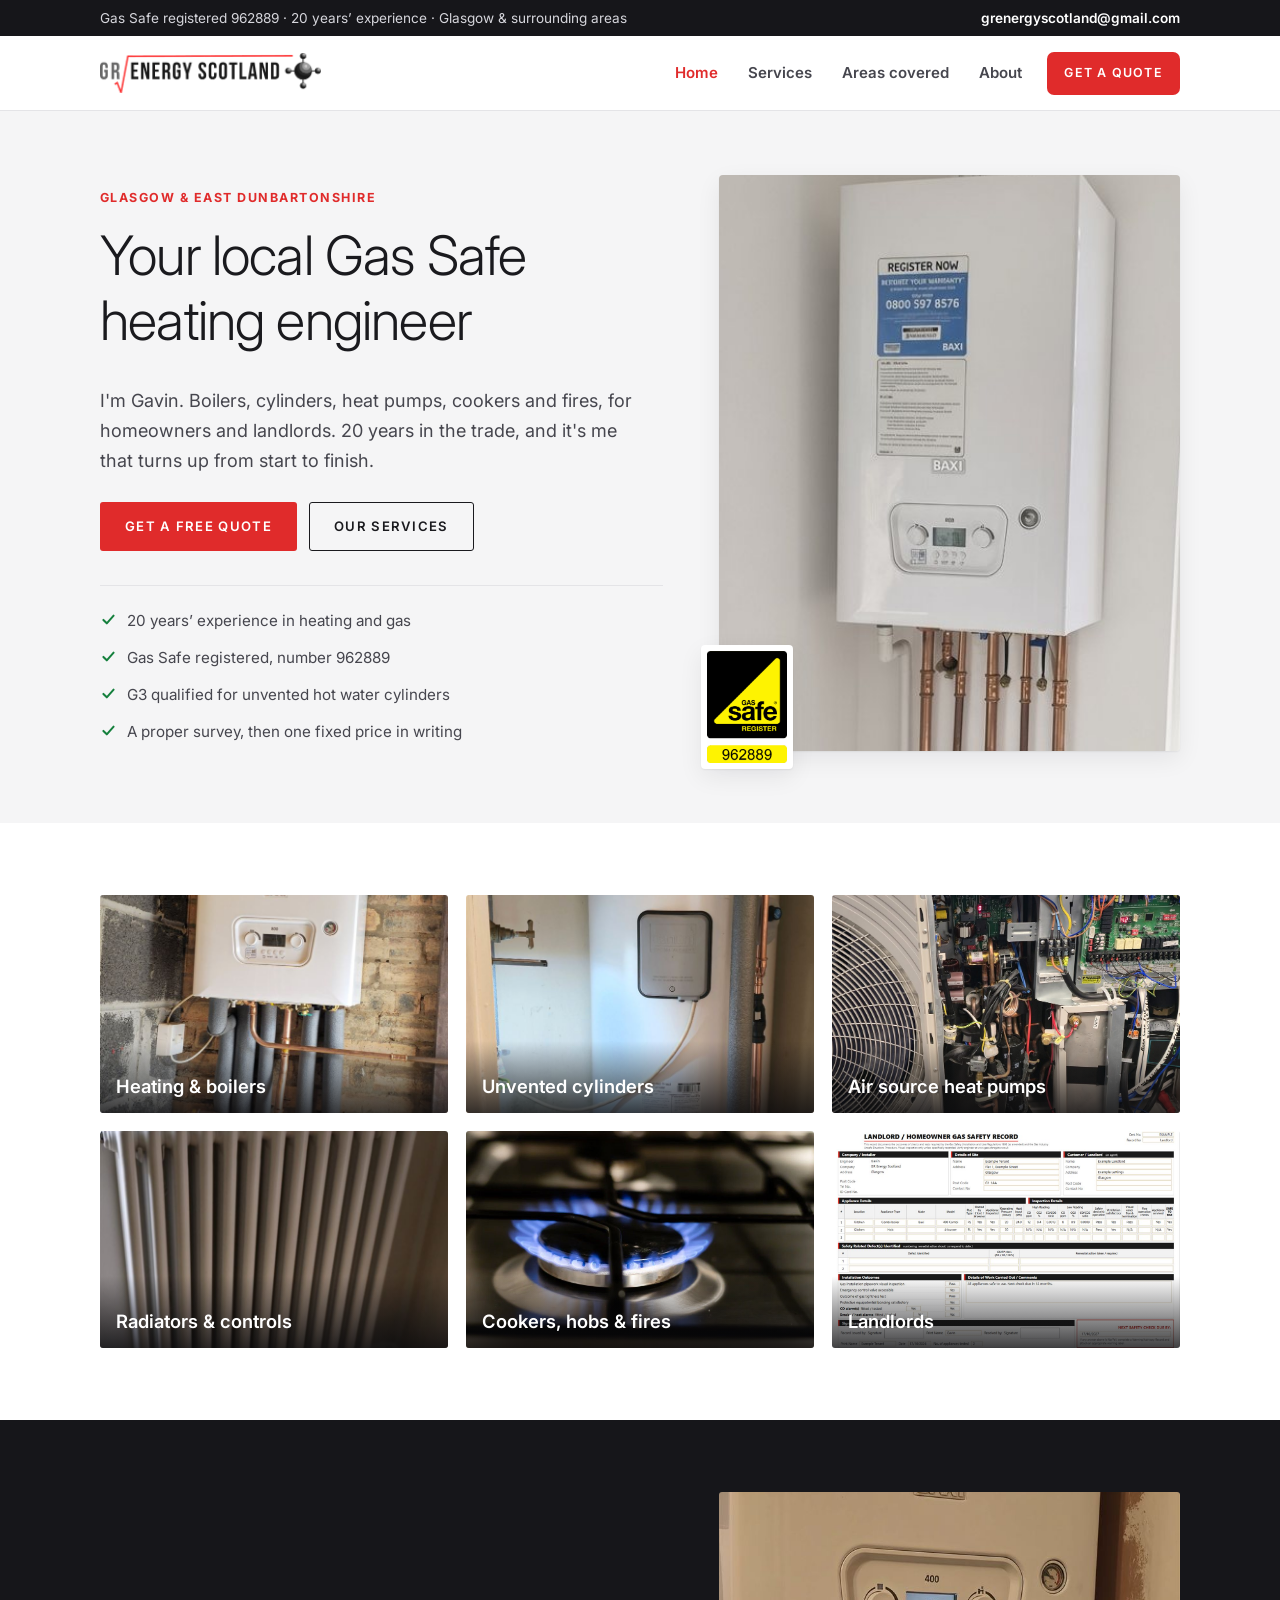
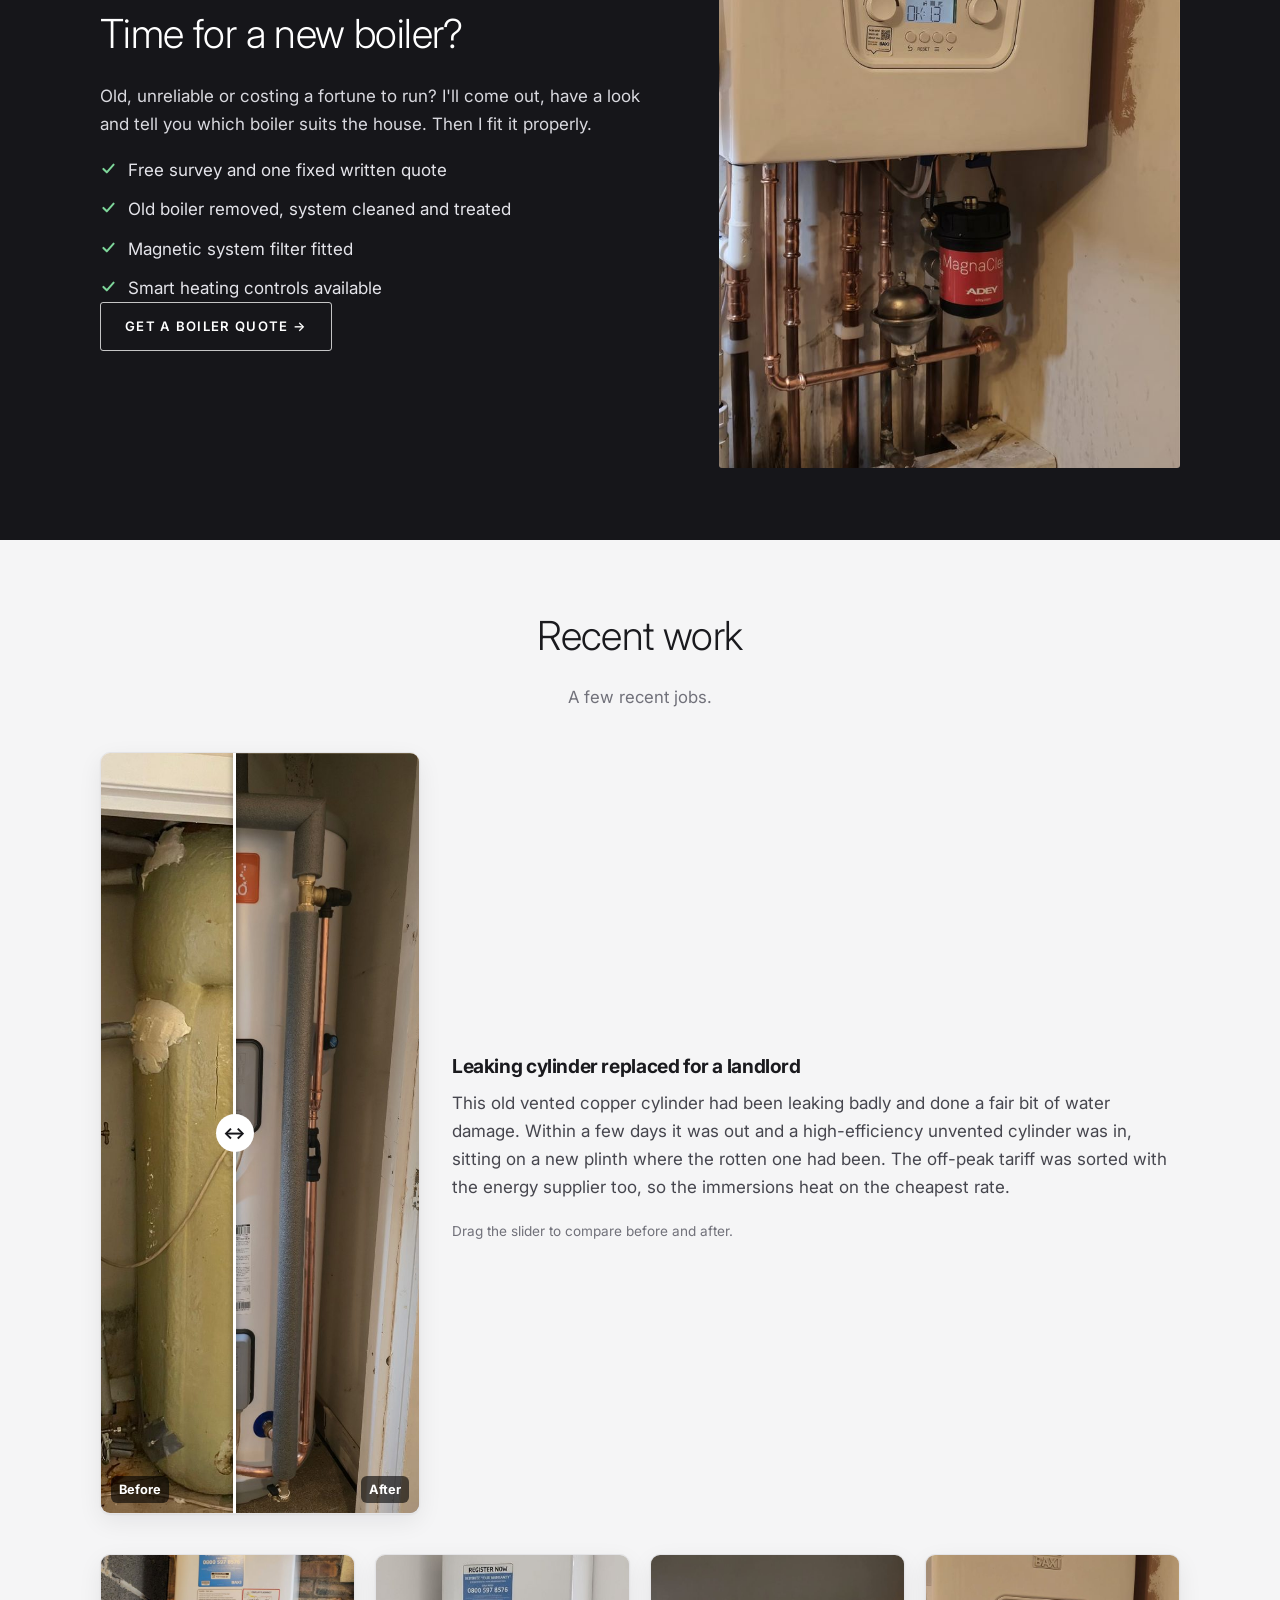
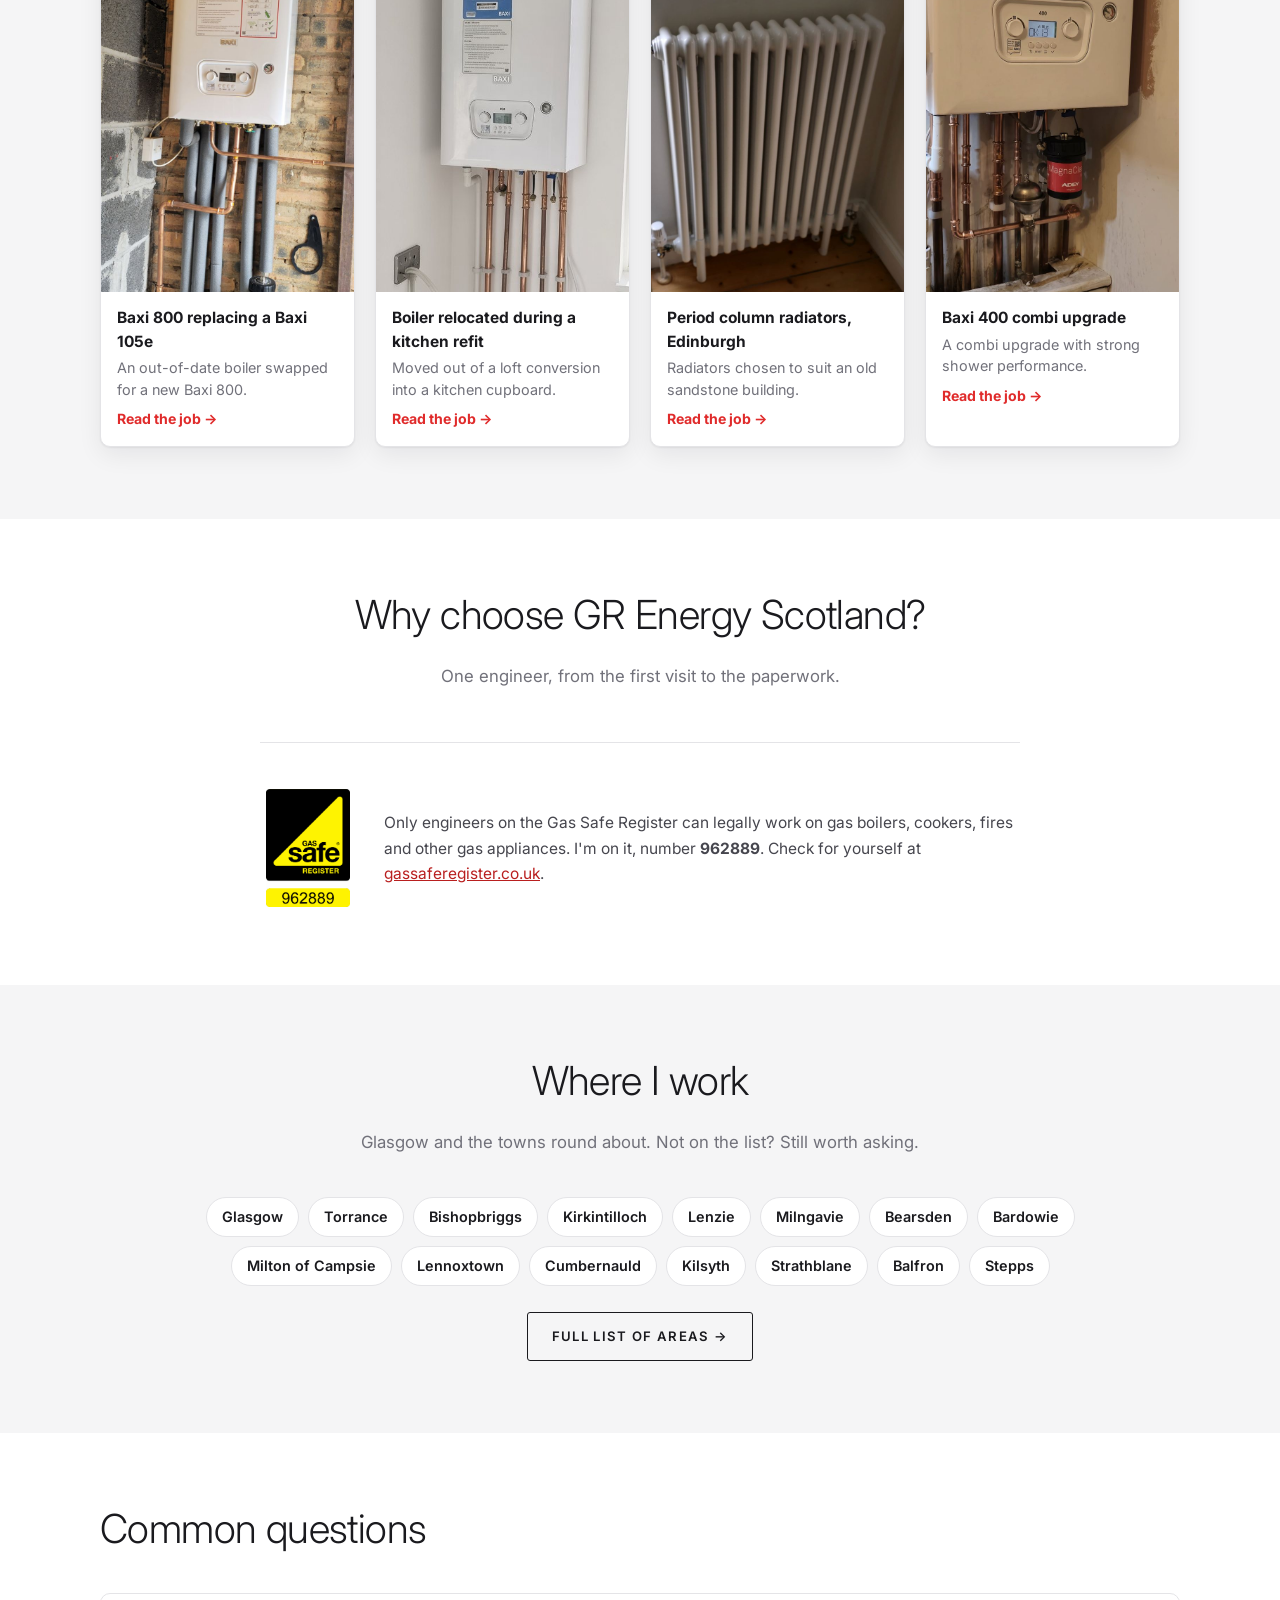
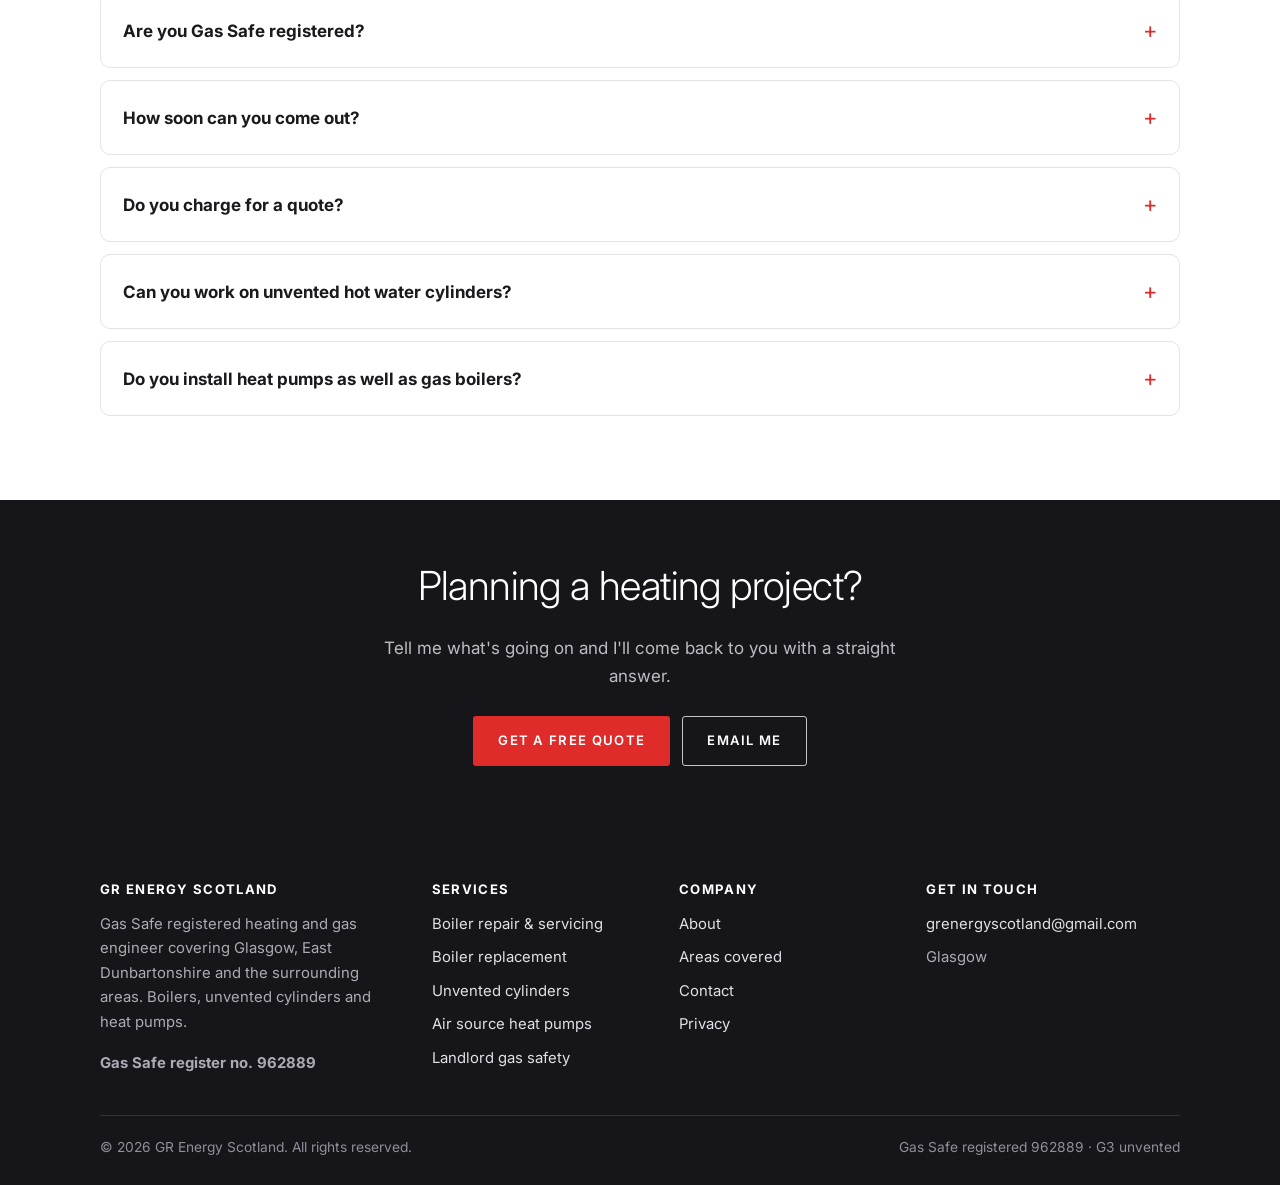
==== commit a9d82b03: "Trim site copy: cut repetition and AI tells (Humanizer pass) Approved by Gavin. Same facts, fixed st" ====
--- a/index.html
+++ b/index.html
@@ -144,7 +144,7 @@
       </div>
       <ul class="trust">
   <li><svg width="17" height="17" viewBox="0 0 20 20" fill="none" aria-hidden="true"><path d="M4 10.5l4 4 8-9" stroke="currentColor" stroke-width="2.4" stroke-linecap="round" stroke-linejoin="round"/></svg><span>20 years&rsquo; experience in heating and gas</span></li>
-  <li><svg width="17" height="17" viewBox="0 0 20 20" fill="none" aria-hidden="true"><path d="M4 10.5l4 4 8-9" stroke="currentColor" stroke-width="2.4" stroke-linecap="round" stroke-linejoin="round"/></svg><span>Gas Safe registered &mdash; number 962889</span></li>
+  <li><svg width="17" height="17" viewBox="0 0 20 20" fill="none" aria-hidden="true"><path d="M4 10.5l4 4 8-9" stroke="currentColor" stroke-width="2.4" stroke-linecap="round" stroke-linejoin="round"/></svg><span>Gas Safe registered, number 962889</span></li>
   <li><svg width="17" height="17" viewBox="0 0 20 20" fill="none" aria-hidden="true"><path d="M4 10.5l4 4 8-9" stroke="currentColor" stroke-width="2.4" stroke-linecap="round" stroke-linejoin="round"/></svg><span>G3 qualified for unvented hot water cylinders</span></li>
   <li><svg width="17" height="17" viewBox="0 0 20 20" fill="none" aria-hidden="true"><path d="M4 10.5l4 4 8-9" stroke="currentColor" stroke-width="2.4" stroke-linecap="round" stroke-linejoin="round"/></svg><span>A proper survey, then one fixed price in writing</span></li>
 </ul>
@@ -198,9 +198,7 @@
   <li><svg width="17" height="17" viewBox="0 0 20 20" fill="none" aria-hidden="true"><path d="M4 10.5l4 4 8-9" stroke="currentColor" stroke-width="2.4" stroke-linecap="round" stroke-linejoin="round"/></svg><span>Old boiler removed, system cleaned and treated</span></li>
   <li><svg width="17" height="17" viewBox="0 0 20 20" fill="none" aria-hidden="true"><path d="M4 10.5l4 4 8-9" stroke="currentColor" stroke-width="2.4" stroke-linecap="round" stroke-linejoin="round"/></svg><span>Magnetic system filter fitted</span></li>
   <li><svg width="17" height="17" viewBox="0 0 20 20" fill="none" aria-hidden="true"><path d="M4 10.5l4 4 8-9" stroke="currentColor" stroke-width="2.4" stroke-linecap="round" stroke-linejoin="round"/></svg><span>Smart heating controls available</span></li>
-  <li><svg width="17" height="17" viewBox="0 0 20 20" fill="none" aria-hidden="true"><path d="M4 10.5l4 4 8-9" stroke="currentColor" stroke-width="2.4" stroke-linecap="round" stroke-linejoin="round"/></svg><span>Commissioned to the manufacturer's instructions</span></li>
 </ul>
-      <p class="dot-list">Survey &bull; Supply &bull; Install &bull; Commission</p>
       <a class="btn btn-ghost btn-arrow" href="contact.html">Get a boiler quote</a>
     </div>
     <img src="assets/img/work/boiler-3.jpg" alt="Baxi 400 combi with a magnetic system filter" loading="lazy" width="720" height="900">
@@ -212,7 +210,7 @@
   <div class="wrap">
     <div class="section-head center">
       <h2>Recent work</h2>
-      <p>A few jobs from around Glasgow.</p>
+      <p>A few recent jobs.</p>
     </div>
     <div class="ba-feature">
       <div class="ba" id="ba-cyl">
@@ -241,7 +239,7 @@
       </button>
       <button type="button" class="job" data-img="assets/img/work/radiator-1.jpg" data-alt="White column radiator on original floorboards">
         <img src="assets/img/work/radiator-1.jpg" alt="White column radiator on original floorboards" loading="lazy" width="720" height="960">
-        <span class="job-text"><b>Period column radiators, Edinburgh</b>Radiators chosen to suit a beautiful sandstone building.<span class="more">Read the job</span></span>
+        <span class="job-text"><b>Period column radiators, Edinburgh</b>Radiators chosen to suit an old sandstone building.<span class="more">Read the job</span></span>
         <span class="job-full" hidden>Column radiators picked to suit a beautiful old sandstone building in Edinburgh. They look like they've always been there. The old radiators were swapped out from the crawl space, so the original decorative floorboards never had to come up.</span>
       </button>
       <button type="button" class="job" data-img="assets/img/work/boiler-3.jpg" data-alt="Baxi 400 combi with a magnetic system filter">
@@ -262,12 +260,6 @@
     <div class="section-head center">
       <h2>Why choose GR Energy Scotland?</h2>
       <p>One engineer, from the first visit to the paperwork.</p>
-    </div>
-    <div class="why-grid">
-      <div><h3>20 years&rsquo; experience</h3><p>Twenty years on the tools in heating and gas.</p></div>
-      <div><h3>Same engineer throughout</h3><p>I quote the job and I do the job.</p></div>
-      <div><h3>Gas Safe &amp; G3</h3><p>Gas Safe registered 962889 and G3 qualified for unvented cylinders.</p></div>
-      <div><h3>Fixed written quotes</h3><p>Surveyed first, then one fixed price in writing.</p></div>
     </div>
     <div class="gs-row">
       <img class="gs-badge" src="assets/img/gas-safe-962889.svg" alt="Gas Safe Register badge, registration 962889" loading="lazy">
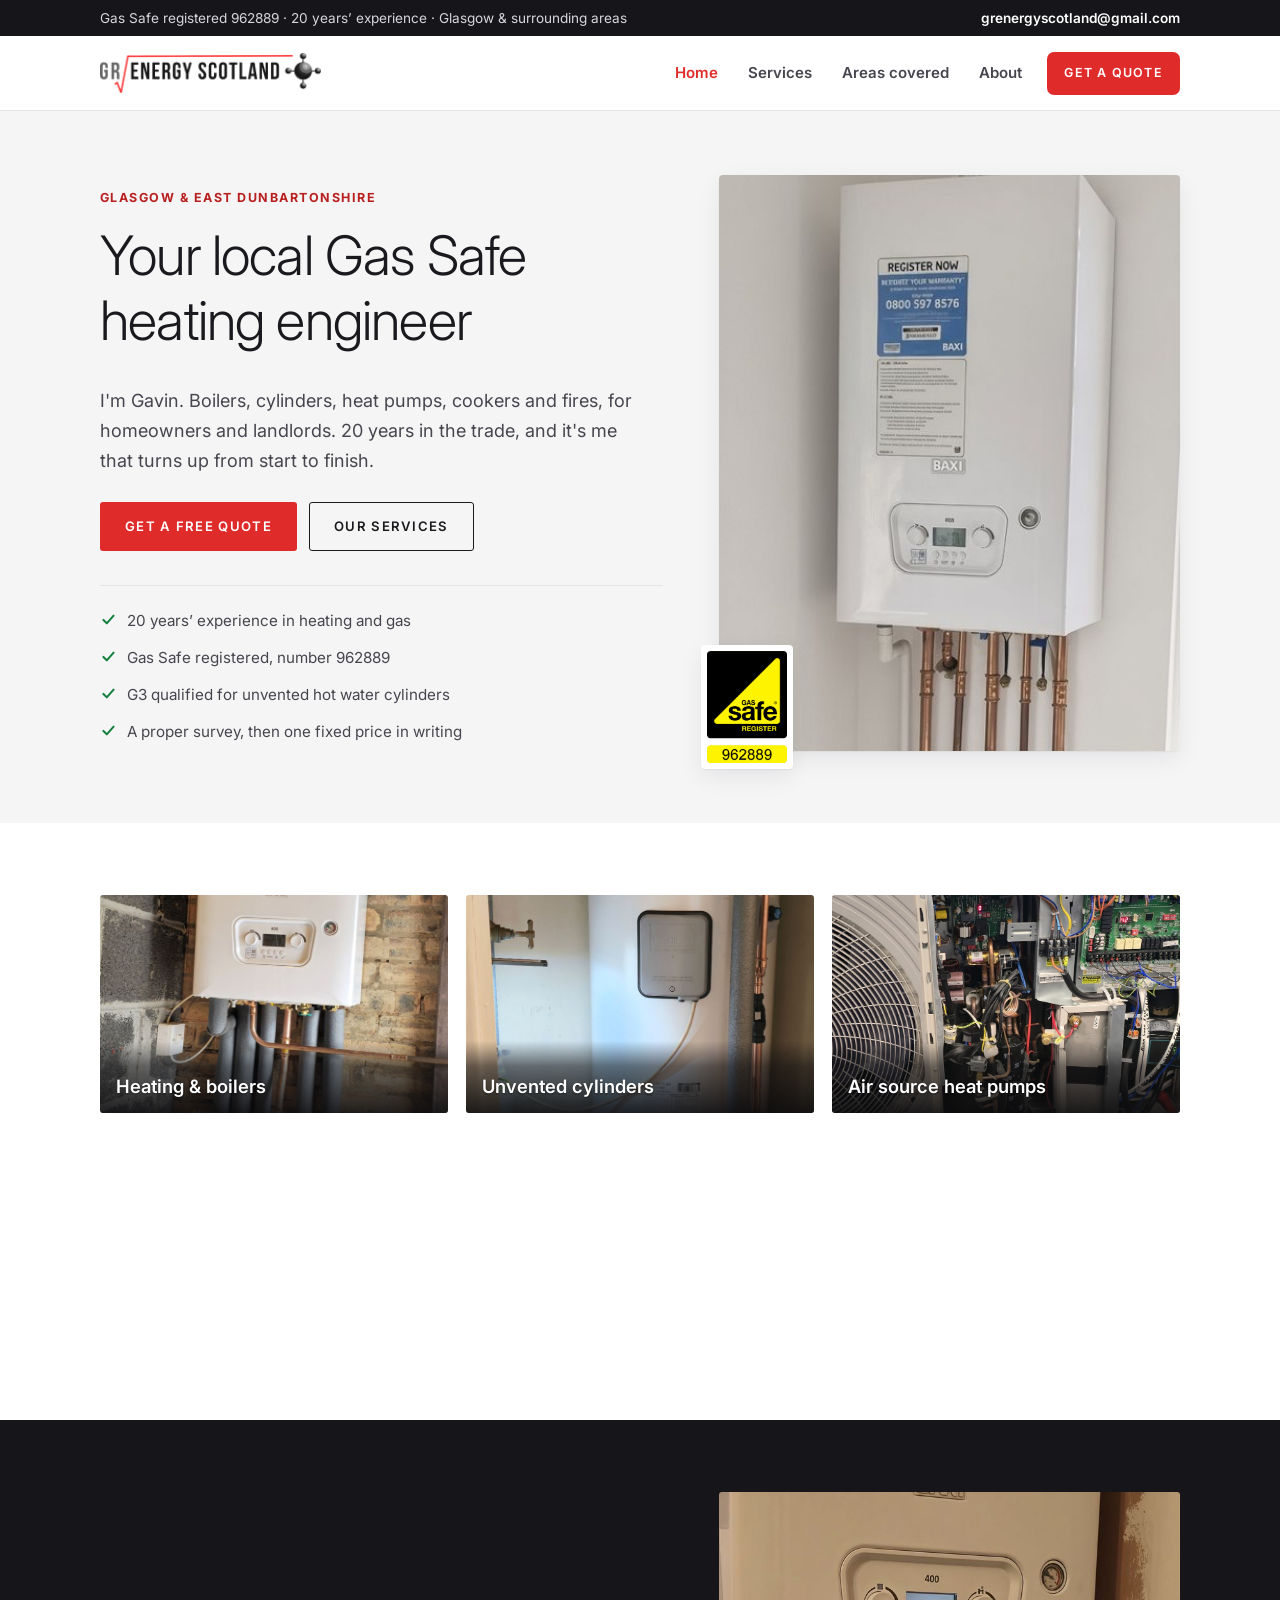
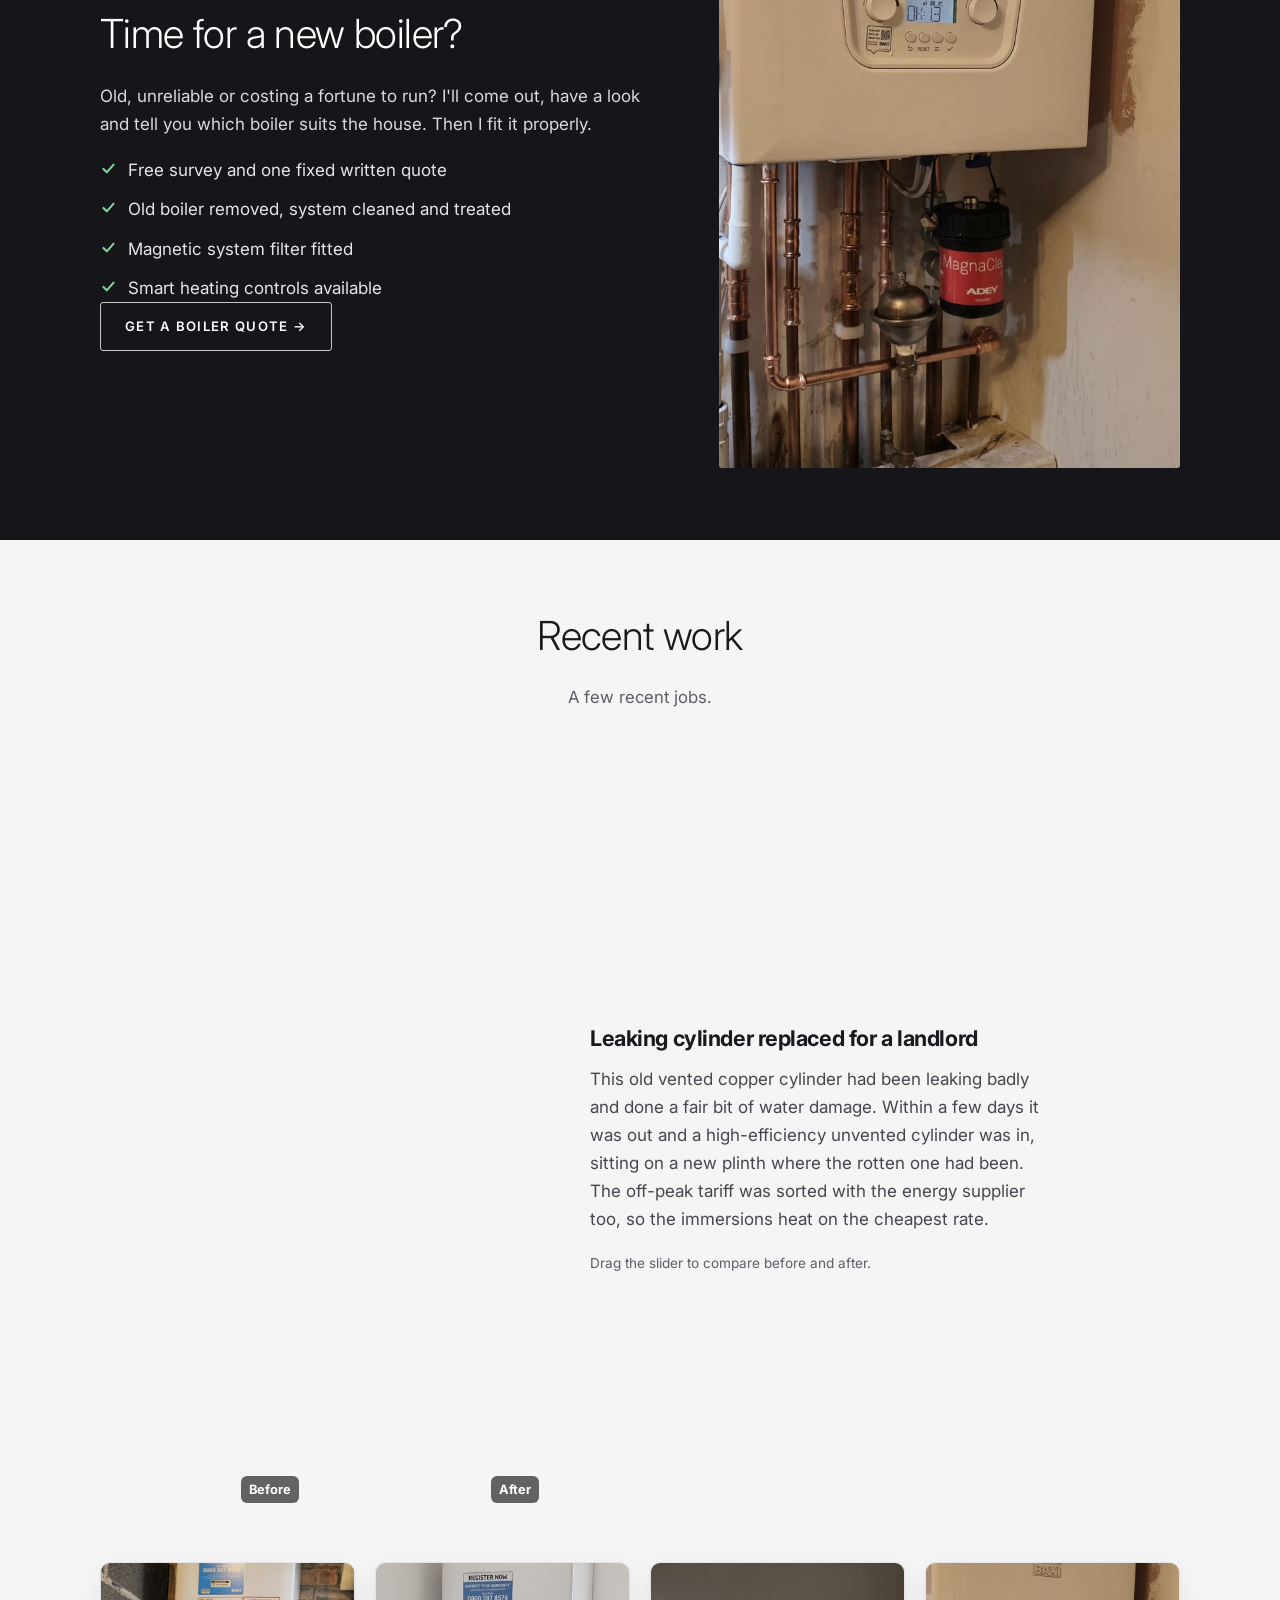
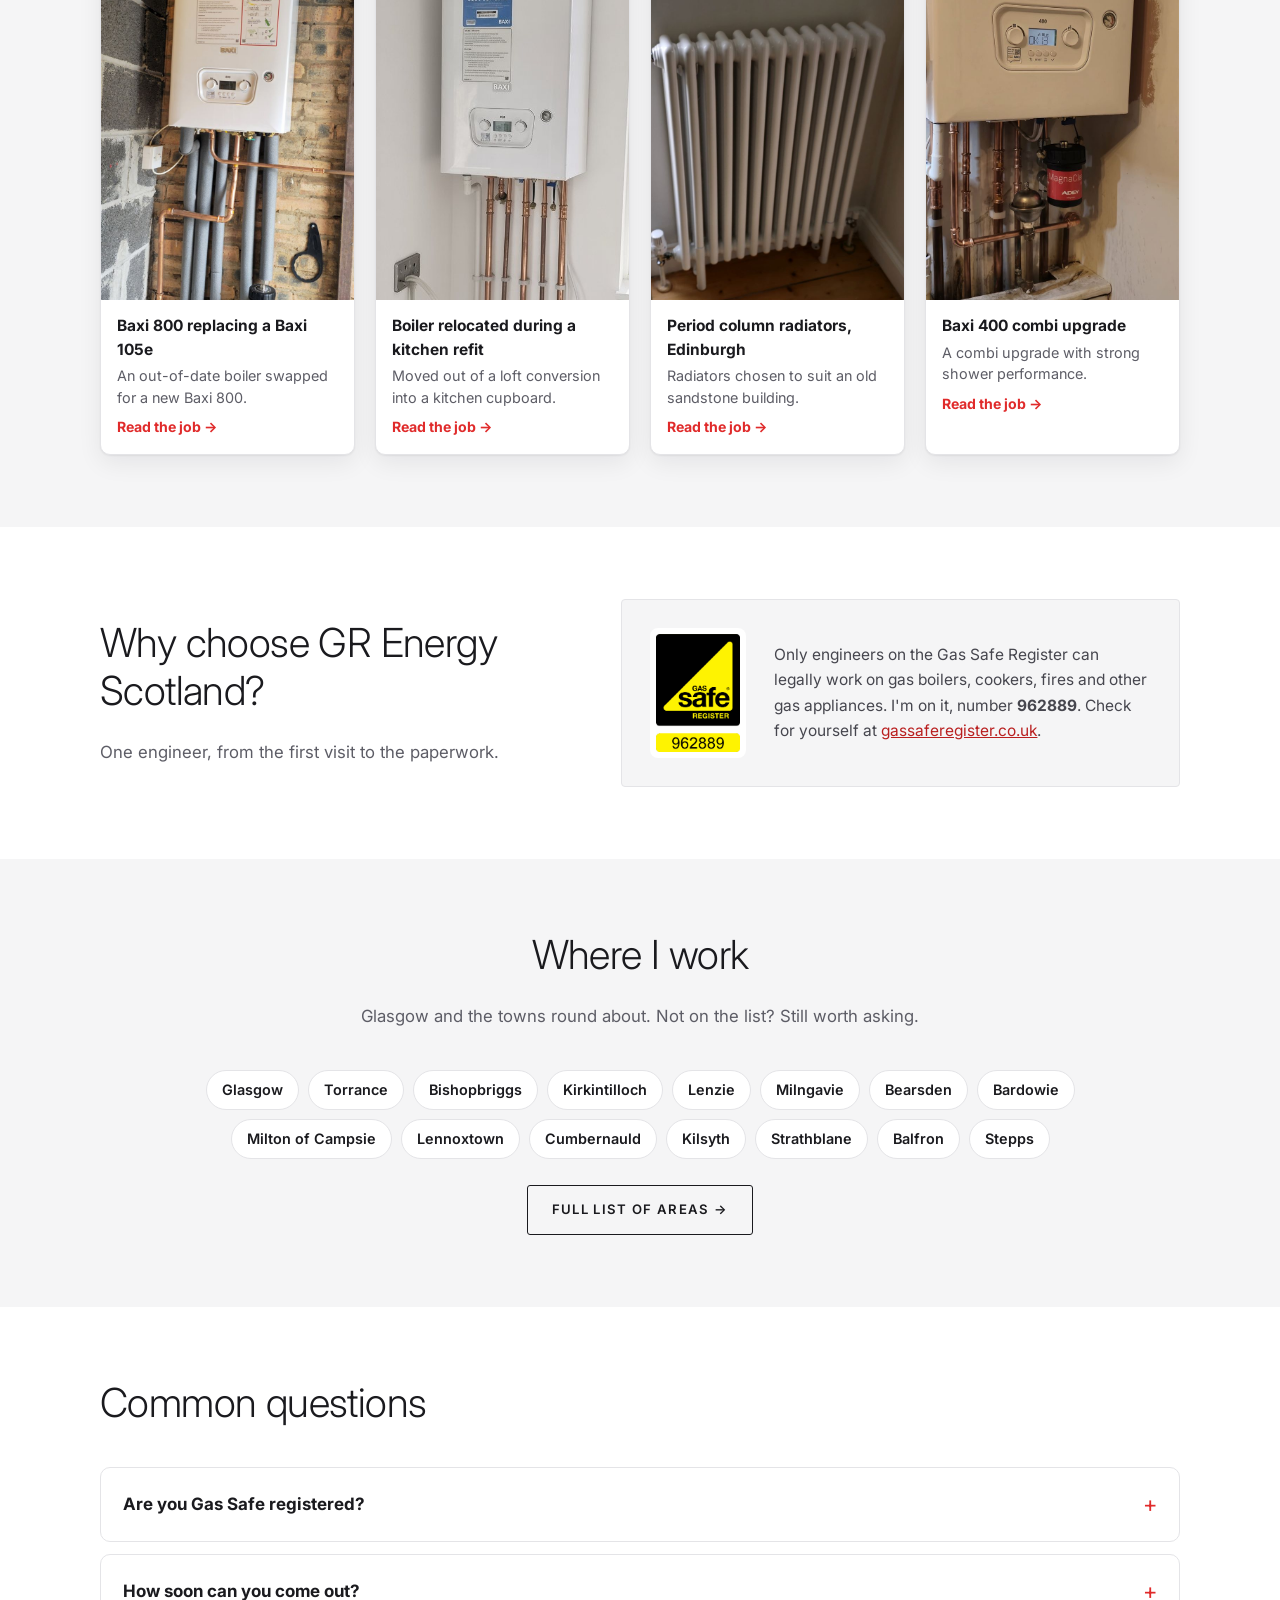
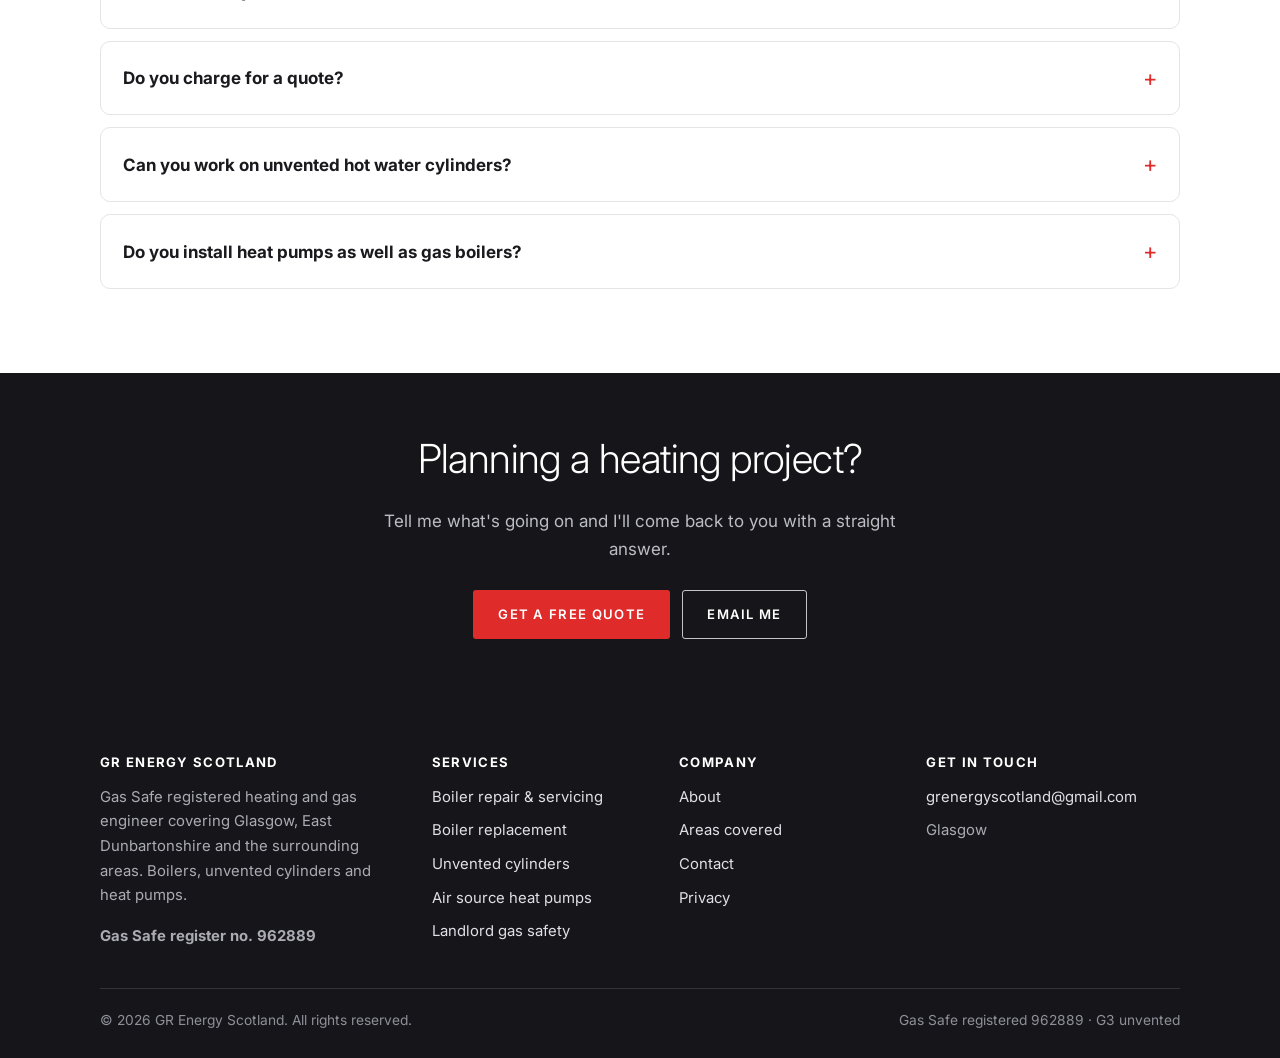
==== commit e993c8e4: "Home page design polish (Taste pass) Approved by Gavin. Two-up service tiles on phones with readable" ====
--- a/index.html
+++ b/index.html
@@ -256,8 +256,8 @@
   </div>
 </section>
 <section>
-  <div class="wrap">
-    <div class="section-head center">
+  <div class="wrap why-band">
+    <div class="section-head">
       <h2>Why choose GR Energy Scotland?</h2>
       <p>One engineer, from the first visit to the paperwork.</p>
     </div>
--- a/assets/css/style.css
+++ b/assets/css/style.css
@@ -9,7 +9,7 @@
   --flame-dark: #b91f1f;
   --ink: #1a1a1e;
   --body: #46464e;
-  --muted: #71717a;
+  --muted: #5d5d66;
   --line: #e4e4e7;
   --bg: #ffffff;
   --bg-alt: #f5f5f6;
@@ -160,7 +160,7 @@
 .hero-photo .gs-badge { aspect-ratio: auto; position: absolute; left: -18px; bottom: -18px; width: 92px; box-shadow: var(--shadow); }
 .eyebrow {
   display: inline-block; font-size: .78rem; font-weight: 700; letter-spacing: .12em;
-  text-transform: uppercase; color: var(--flame); margin-bottom: 14px;
+  text-transform: uppercase; color: var(--flame-dark); margin-bottom: 14px;
 }
 .hero-actions { display: flex; gap: 12px; flex-wrap: wrap; margin-top: 26px; }
 
@@ -230,7 +230,8 @@
 
 /* Before/after: the after image is clipped to --pos; a range input over the
    top drives it, so it works by mouse, touch and keyboard with no library. */
-.ba-feature { display: grid; grid-template-columns: minmax(0, 320px) minmax(0, 1fr); gap: 32px; align-items: center; margin-bottom: 40px; }
+.ba-feature { display: grid; grid-template-columns: minmax(0, 320px) minmax(0, 1fr); gap: 40px; align-items: center; max-width: 820px; margin: 0 auto 48px; }
+.ba-feature h3 { font-size: 1.35rem; }
 @media (max-width: 640px) { .ba-feature { grid-template-columns: 1fr; } .ba { margin: 0 auto; } }
 .ba { --pos: 42%; position: relative; width: 100%; max-width: 320px; aspect-ratio: 21 / 50; overflow: hidden;
   border-radius: var(--radius); border: 1px solid var(--line); box-shadow: var(--shadow); user-select: none; }
@@ -390,12 +391,12 @@
 /* Services (25 Oct 2026): photo tiles only, each opens that service's own page */
 .svc-tiles { display: grid; grid-template-columns: repeat(3, minmax(0, 1fr)); gap: 18px; }
 @media (max-width: 860px) { .svc-tiles { grid-template-columns: repeat(2, minmax(0, 1fr)); } }
-@media (max-width: 460px) { .svc-tiles { grid-template-columns: 1fr; } }
+@media (max-width: 460px) { .svc-tiles { gap: 10px; } .svc-tile img { aspect-ratio: 1 / 1; } .svc-tile span { font-size: .95rem; padding: 26px 10px 10px; line-height: 1.25; } }
 .svc-tile { position: relative; display: block; overflow: hidden; border-radius: 3px; text-decoration: none; }
 .svc-tile img { display: block; width: 100%; aspect-ratio: 16 / 10; object-fit: cover; transition: transform .3s ease; }
 .svc-tile:hover img, .svc-tile:focus-visible img { transform: scale(1.04); }
 .svc-tile span { position: absolute; left: 0; right: 0; bottom: 0; padding: 30px 16px 12px; color: #fff; font-size: 1.15rem; font-weight: 600;
-  background: linear-gradient(transparent, rgba(10,10,12,.78)); }
+  background: linear-gradient(rgba(10,10,12,0), rgba(10,10,12,.55) 35%, rgba(10,10,12,.9)); text-shadow: 0 1px 2px rgba(0,0,0,.5); }
 .visually-hidden { position: absolute; width: 1px; height: 1px; overflow: hidden; clip: rect(0 0 0 0); white-space: nowrap; }
 
 /* Dark feature band: copy + ticks one side, photo the other */
@@ -422,3 +423,18 @@
 @media (max-width: 520px) { .gs-row { flex-direction: column; text-align: center; } }
 
 .section-head.center + .pill-list { justify-content: center; max-width: 900px; margin-inline: auto; }
+
+/* Why choose: heading left, Gas Safe proof right (Taste pass, Nov 2026) */
+.why-band { display: grid; grid-template-columns: minmax(0, 1fr) minmax(0, 1.2fr); gap: 56px; align-items: center; }
+.why-band .section-head { margin-bottom: 0; }
+.why-band .gs-row { margin: 0; padding: 28px; border: 1px solid var(--line); border-radius: 4px; max-width: none; background: var(--bg-alt); }
+@media (max-width: 860px) { .why-band { grid-template-columns: 1fr; gap: 28px; } }
+
+/* Small motion: hero settles in once, buttons press (off under reduced motion) */
+@keyframes rise { from { opacity: 0; transform: translateY(14px); } to { opacity: 1; transform: none; } }
+.hero-grid > * { animation: rise .6s cubic-bezier(.2,.7,.2,1) both; }
+.hero-grid > *:nth-child(2) { animation-delay: .12s; }
+.btn { transition: background .15s, border-color .15s, color .15s, transform .1s; }
+.btn:active { transform: scale(.97); }
+a:focus-visible, button:focus-visible, summary:focus-visible { outline: 2px solid var(--flame); outline-offset: 3px; }
+@media (prefers-reduced-motion: reduce) { .hero-grid > * { animation: none; } .btn:active { transform: none; } }
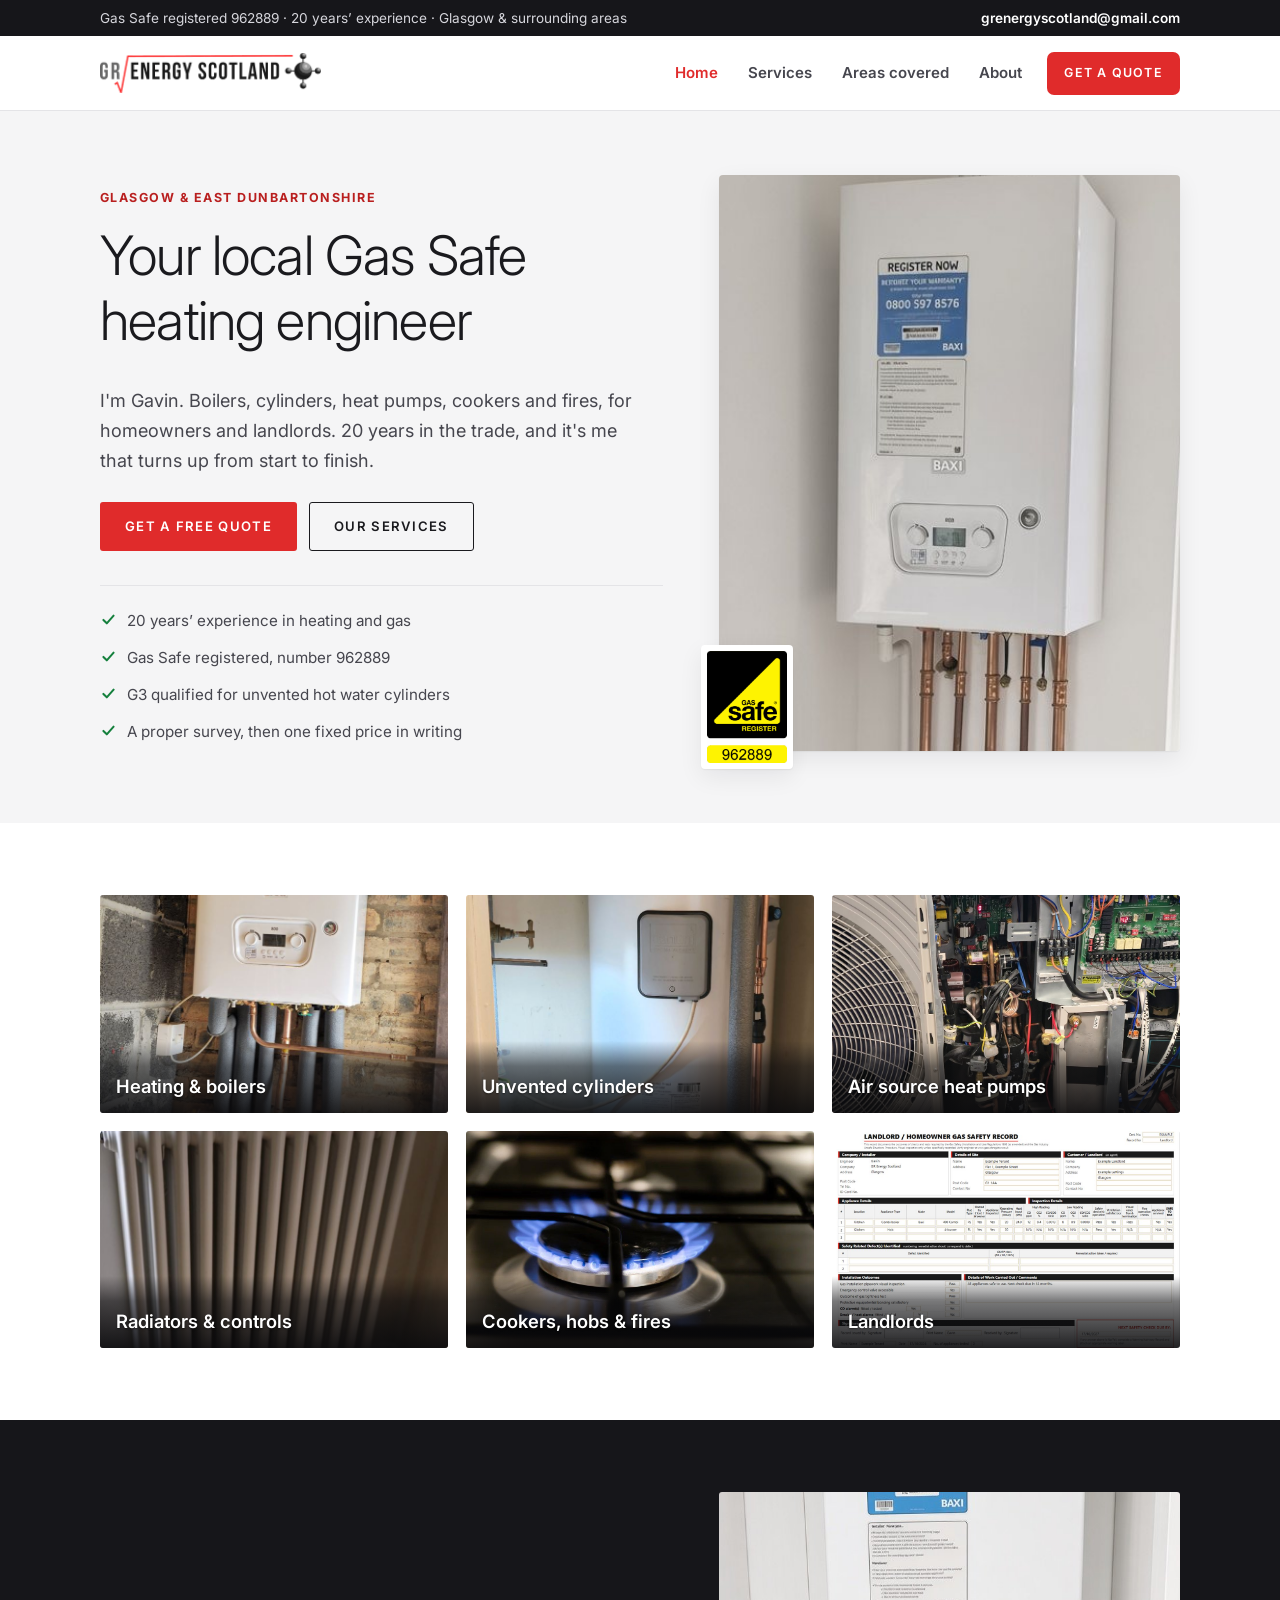
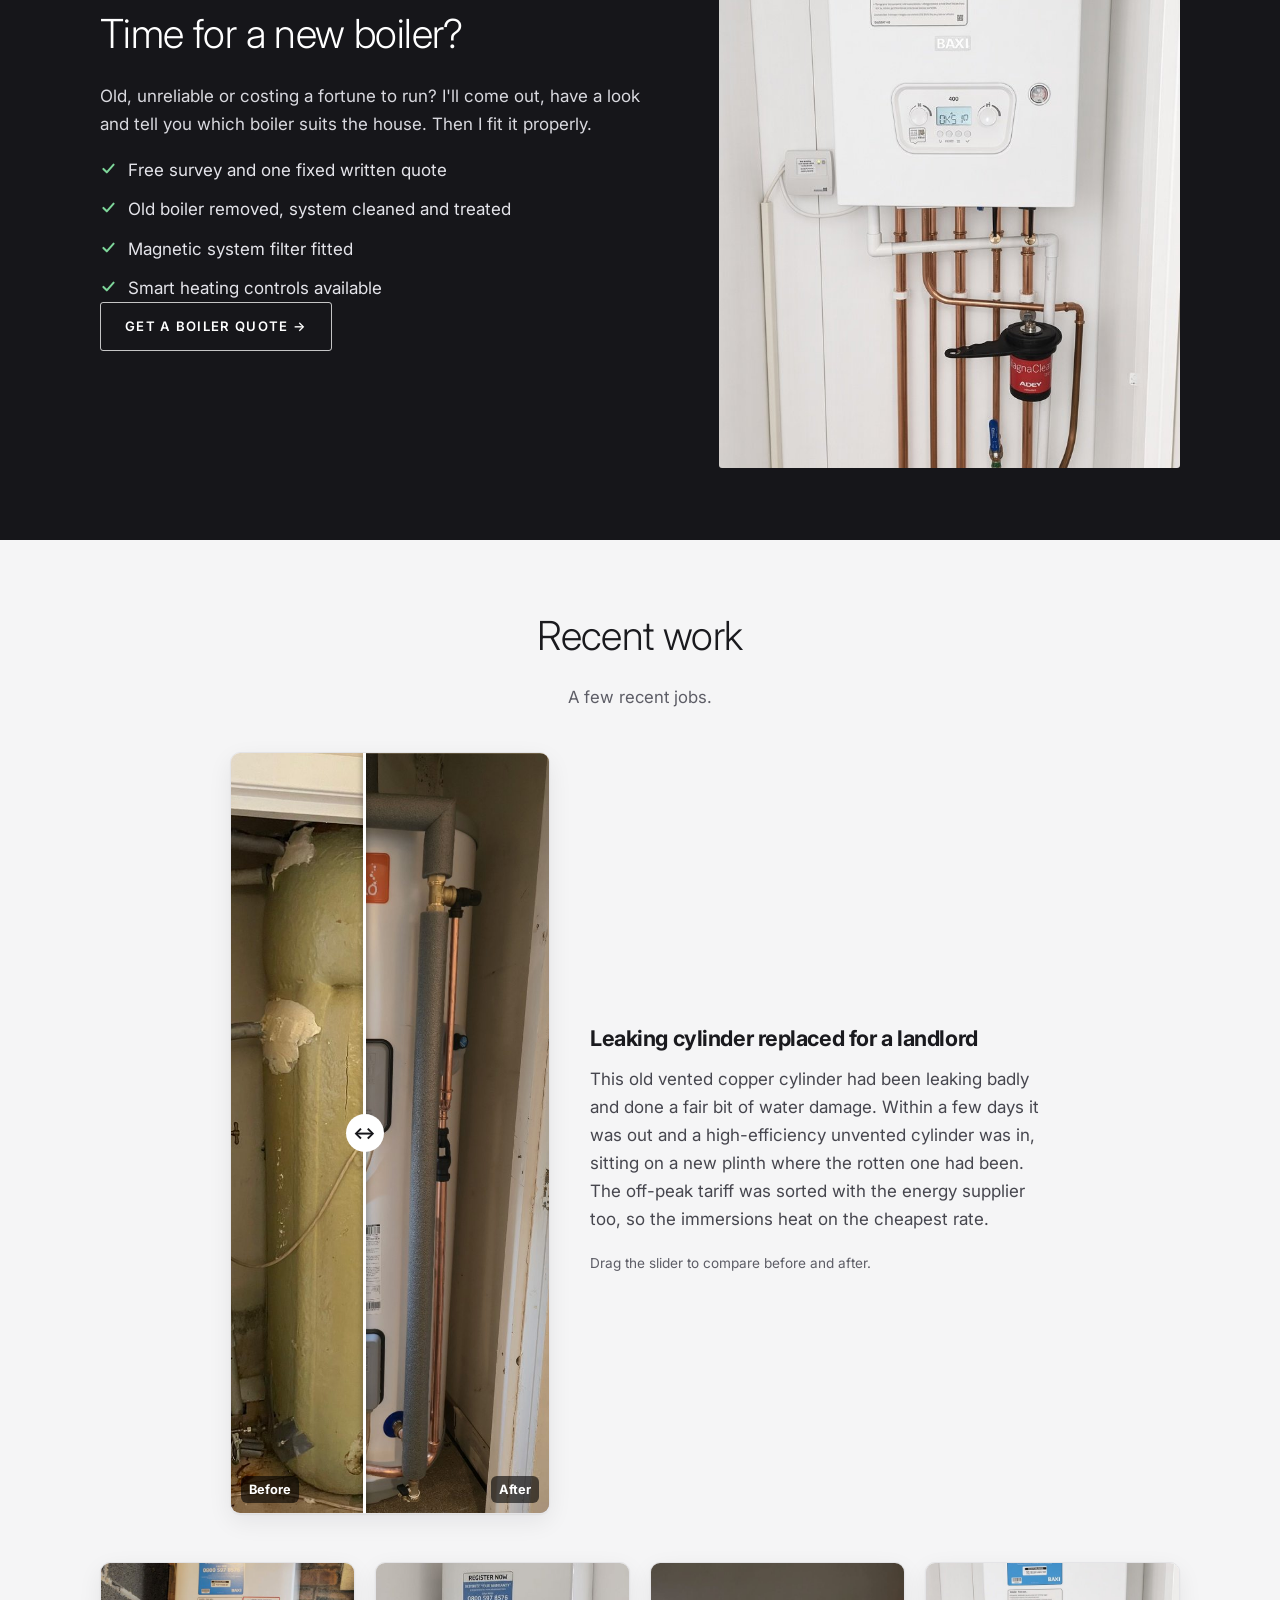
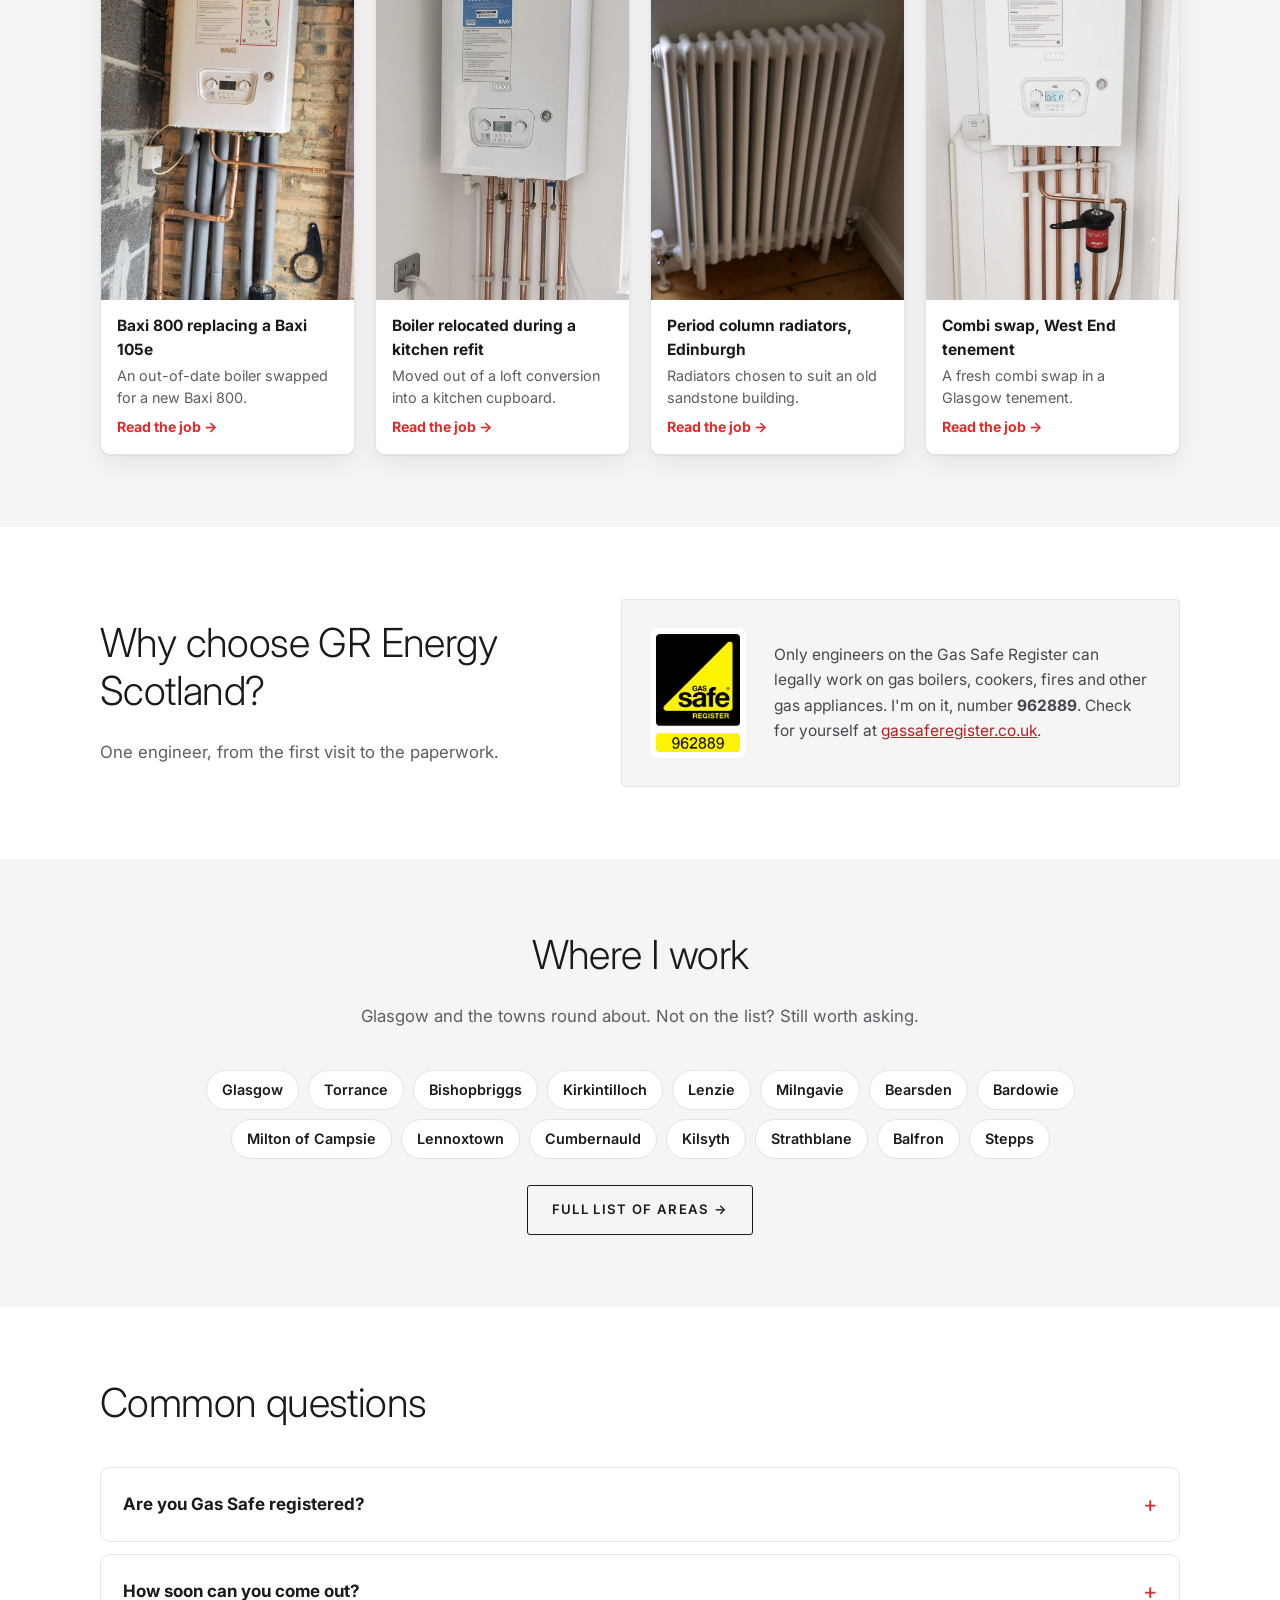
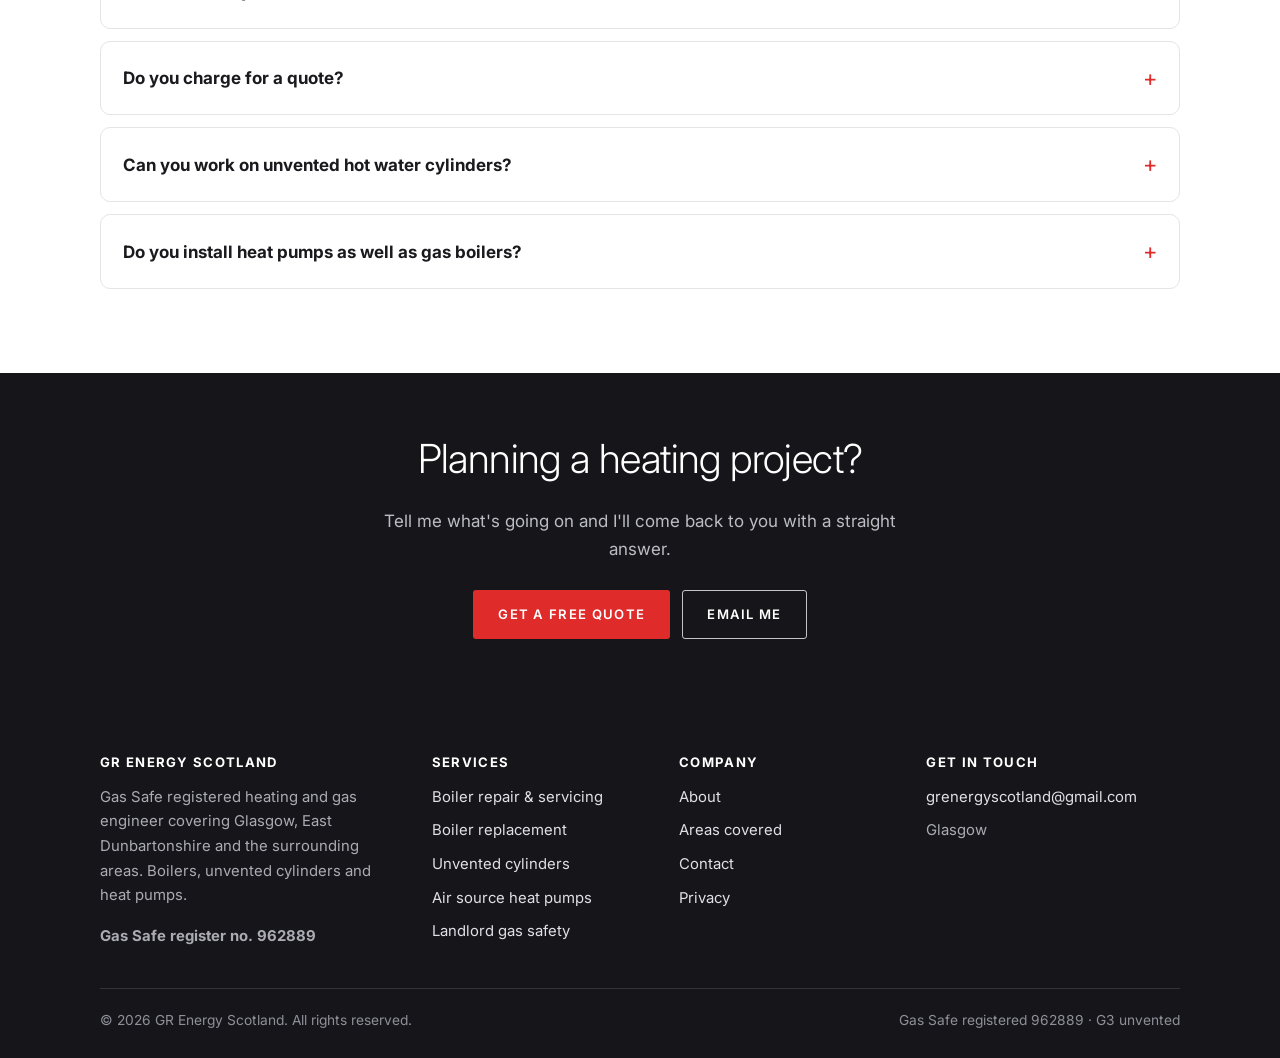
==== commit 935e12cb: "Replace Baxi 400 job with West End tenement combi swap At Gavin's request: new photo (boiler-5.jpg) " ====
--- a/index.html
+++ b/index.html
@@ -201,7 +201,7 @@
 </ul>
       <a class="btn btn-ghost btn-arrow" href="contact.html">Get a boiler quote</a>
     </div>
-    <img src="assets/img/work/boiler-3.jpg" alt="Baxi 400 combi with a magnetic system filter" loading="lazy" width="720" height="900">
+    <img src="assets/img/work/boiler-5.jpg" alt="New combi boiler with a magnetic system filter in a Glasgow tenement" loading="lazy" width="688" height="1504">
   </div>
 </section>
 
@@ -242,10 +242,10 @@
         <span class="job-text"><b>Period column radiators, Edinburgh</b>Radiators chosen to suit an old sandstone building.<span class="more">Read the job</span></span>
         <span class="job-full" hidden>Column radiators picked to suit a beautiful old sandstone building in Edinburgh. They look like they've always been there. The old radiators were swapped out from the crawl space, so the original decorative floorboards never had to come up.</span>
       </button>
-      <button type="button" class="job" data-img="assets/img/work/boiler-3.jpg" data-alt="Baxi 400 combi with a magnetic system filter">
-        <img src="assets/img/work/boiler-3.jpg" alt="Baxi 400 combi with a magnetic system filter" loading="lazy" width="720" height="960">
-        <span class="job-text"><b>Baxi 400 combi upgrade</b>A combi upgrade with strong shower performance.<span class="more">Read the job</span></span>
-        <span class="job-full" hidden>A Baxi 400 combi with a magnetic filter, and the system cleaned and treated. The big difference was the shower: strong pressure and a really good flow rate.</span>
+      <button type="button" class="job" data-img="assets/img/work/boiler-5.jpg" data-alt="New combi boiler with a magnetic system filter in a West End tenement">
+        <img src="assets/img/work/boiler-5.jpg" alt="New combi boiler with a magnetic system filter in a West End tenement" loading="lazy" width="688" height="1504">
+        <span class="job-text"><b>Combi swap, West End tenement</b>A fresh combi swap in a Glasgow tenement.<span class="more">Read the job</span></span>
+        <span class="job-full" hidden>A fresh combi swap in a tenement in the West End of Glasgow. The customers were very happy with the complete job and the peace of mind the new boiler brings.</span>
       </button>
     </div>
     <dialog class="job-dialog" id="job-dialog" aria-labelledby="job-dialog-title">
